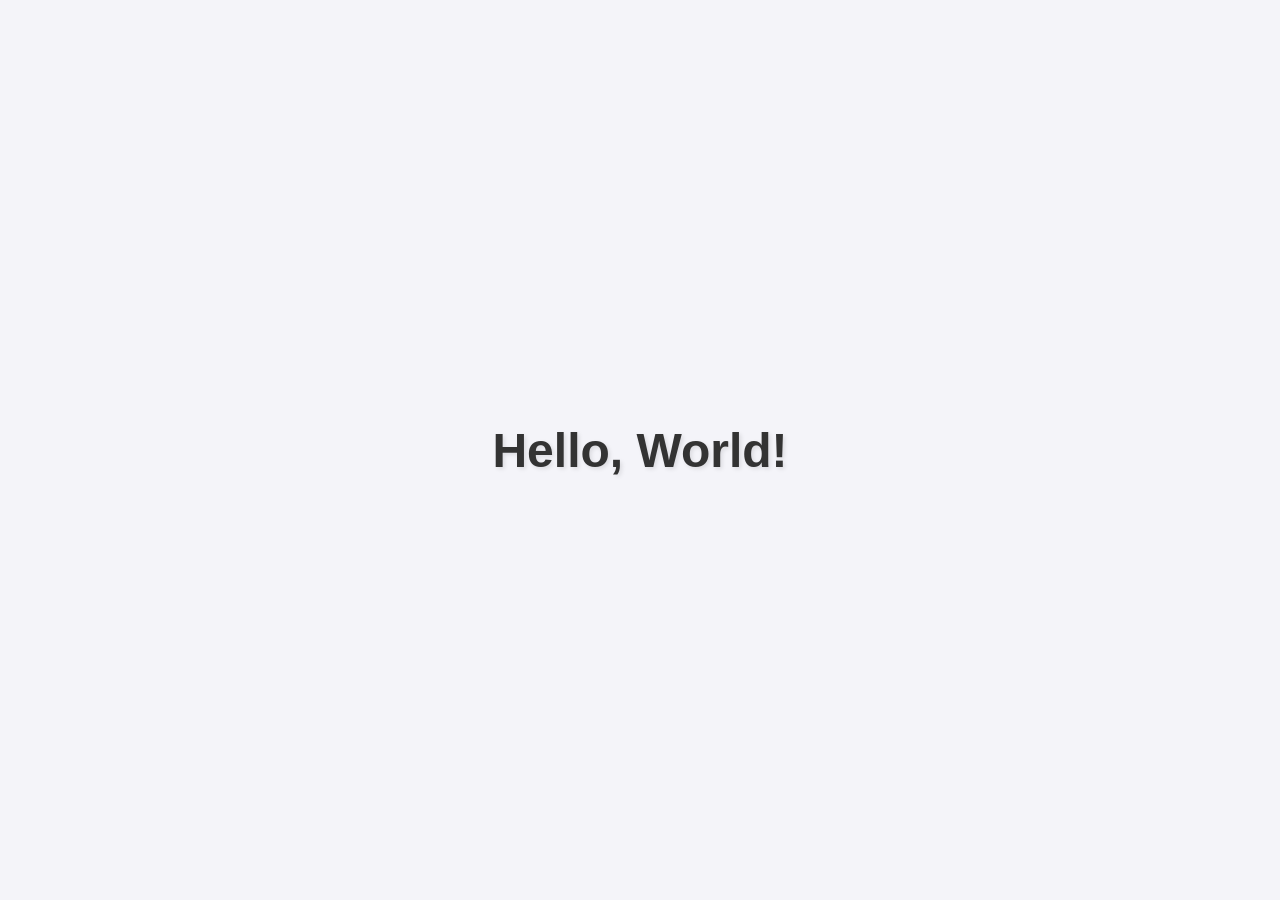
==== index.html @ 0465603d "chore: change file name" ====
<!DOCTYPE html>
<html lang="ko">
<head>
    <meta charset="UTF-8">
    <meta name="viewport" content="width=device-width, initial-scale=1.0">
    <title>Hello World Sample</title>
    <style>
        body {
            display: flex;
            justify-content: center;
            align-items: center;
            height: 100vh;
            margin: 0;
            font-family: 'Segoe UI', Tahoma, Geneva, Verdana, sans-serif;
            background-color: #f4f4f9;
            color: #333;
        }
        h1 {
            font-size: 3rem;
            text-shadow: 2px 2px 4px rgba(0,0,0,0.1);
        }
    </style>
</head>
<body>
    <h1>Hello, World!</h1>
</body>
</html>
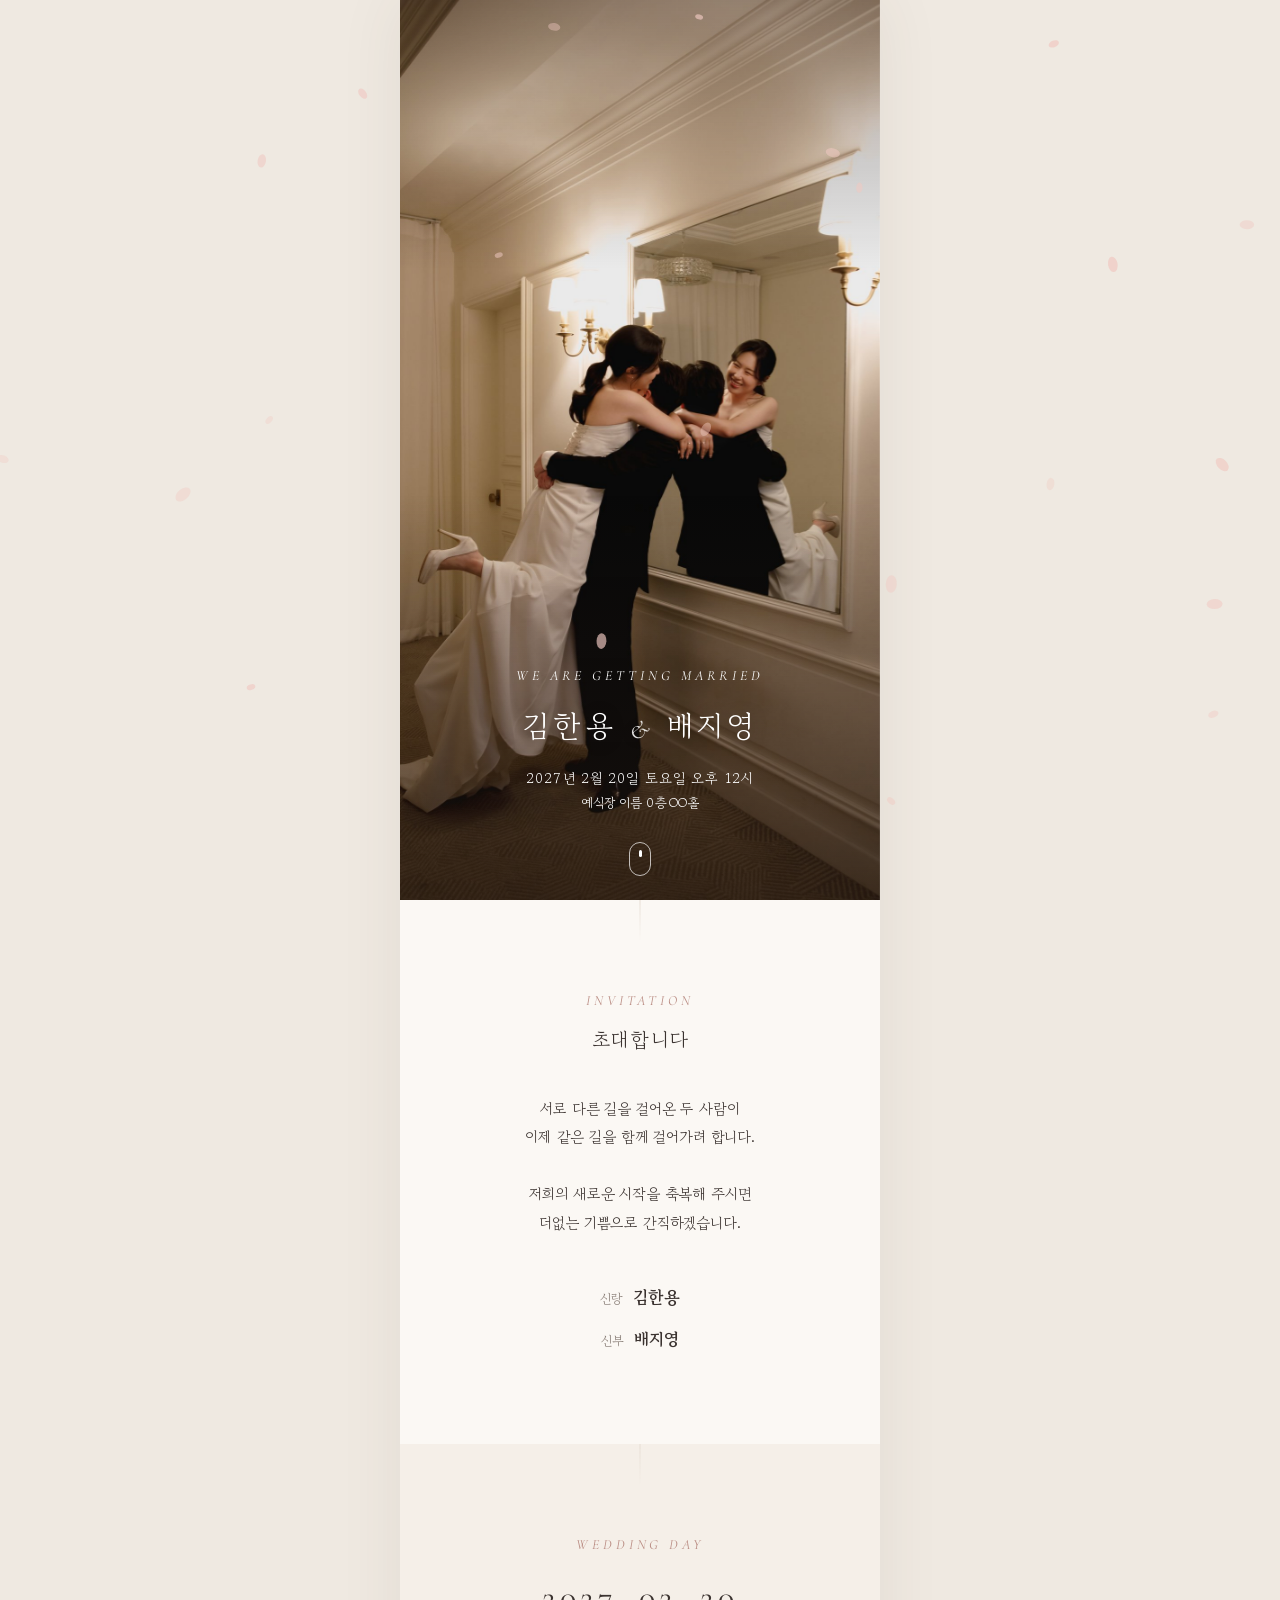
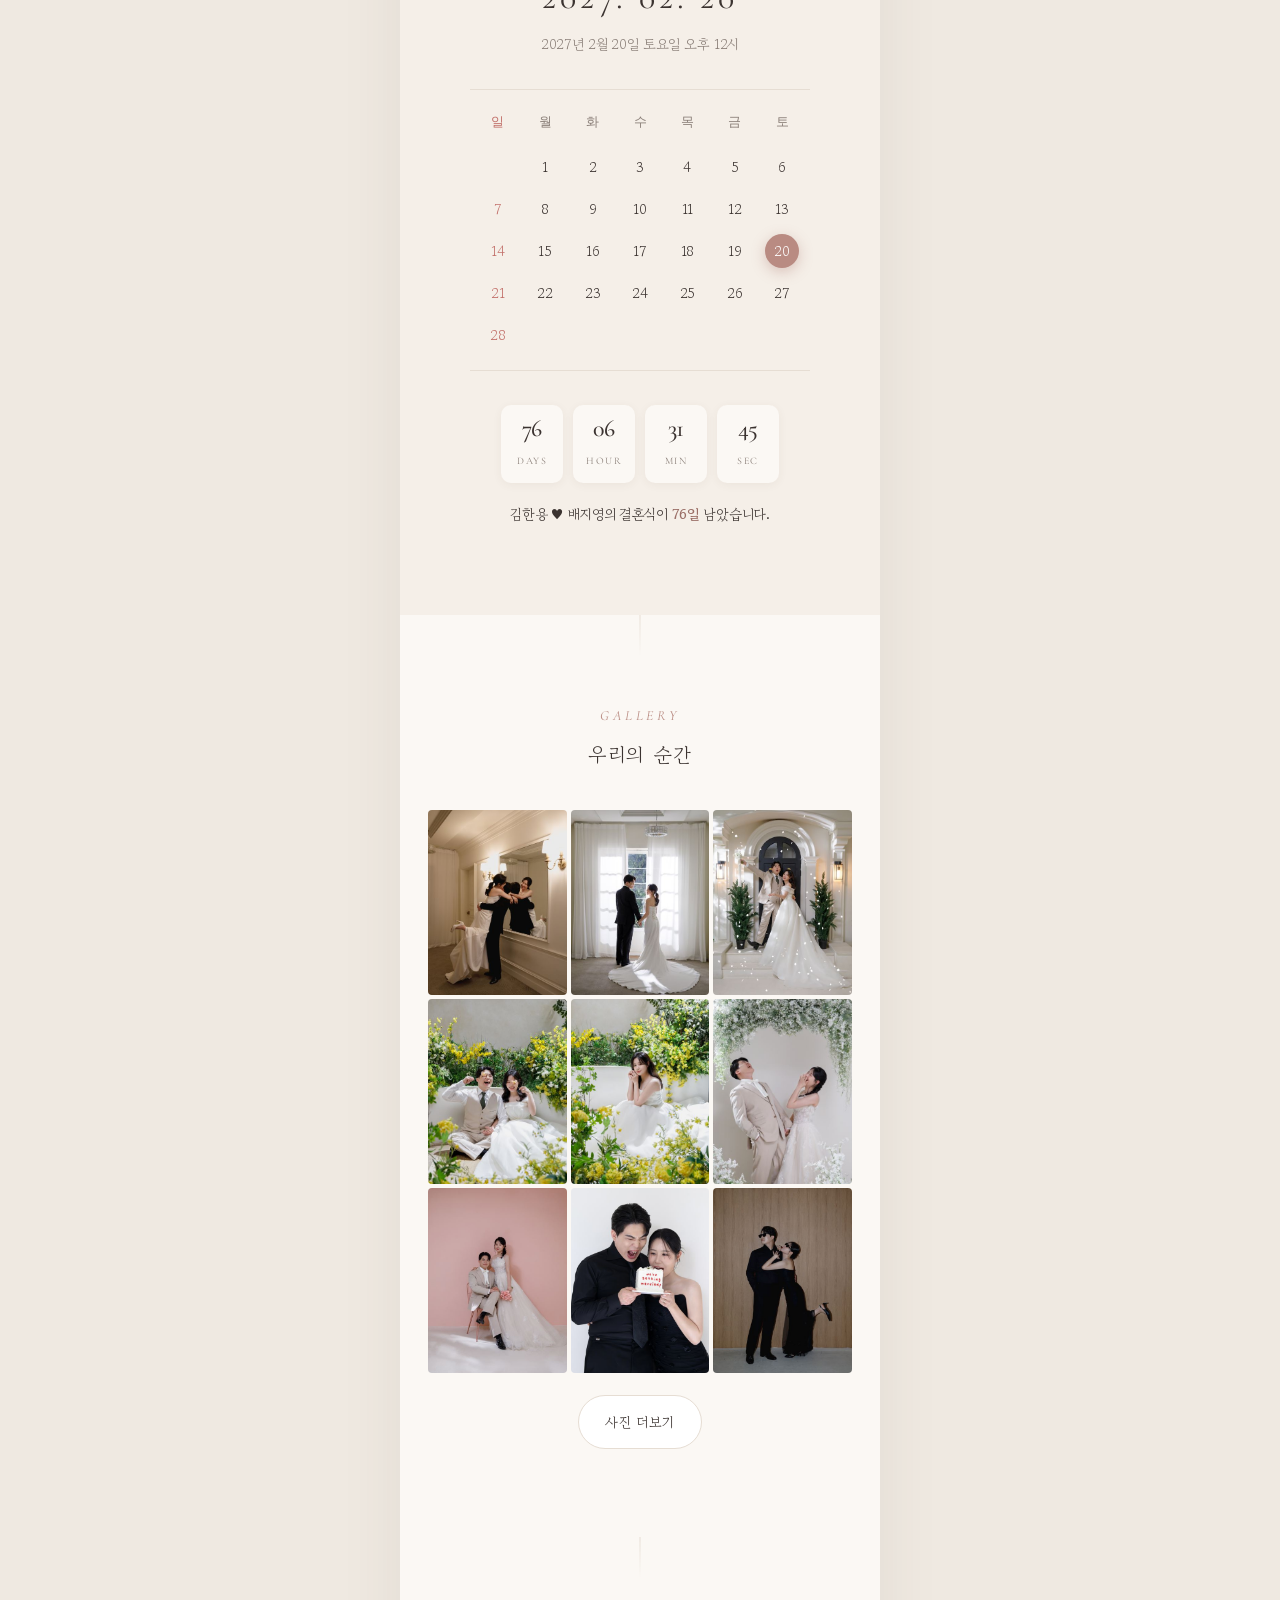
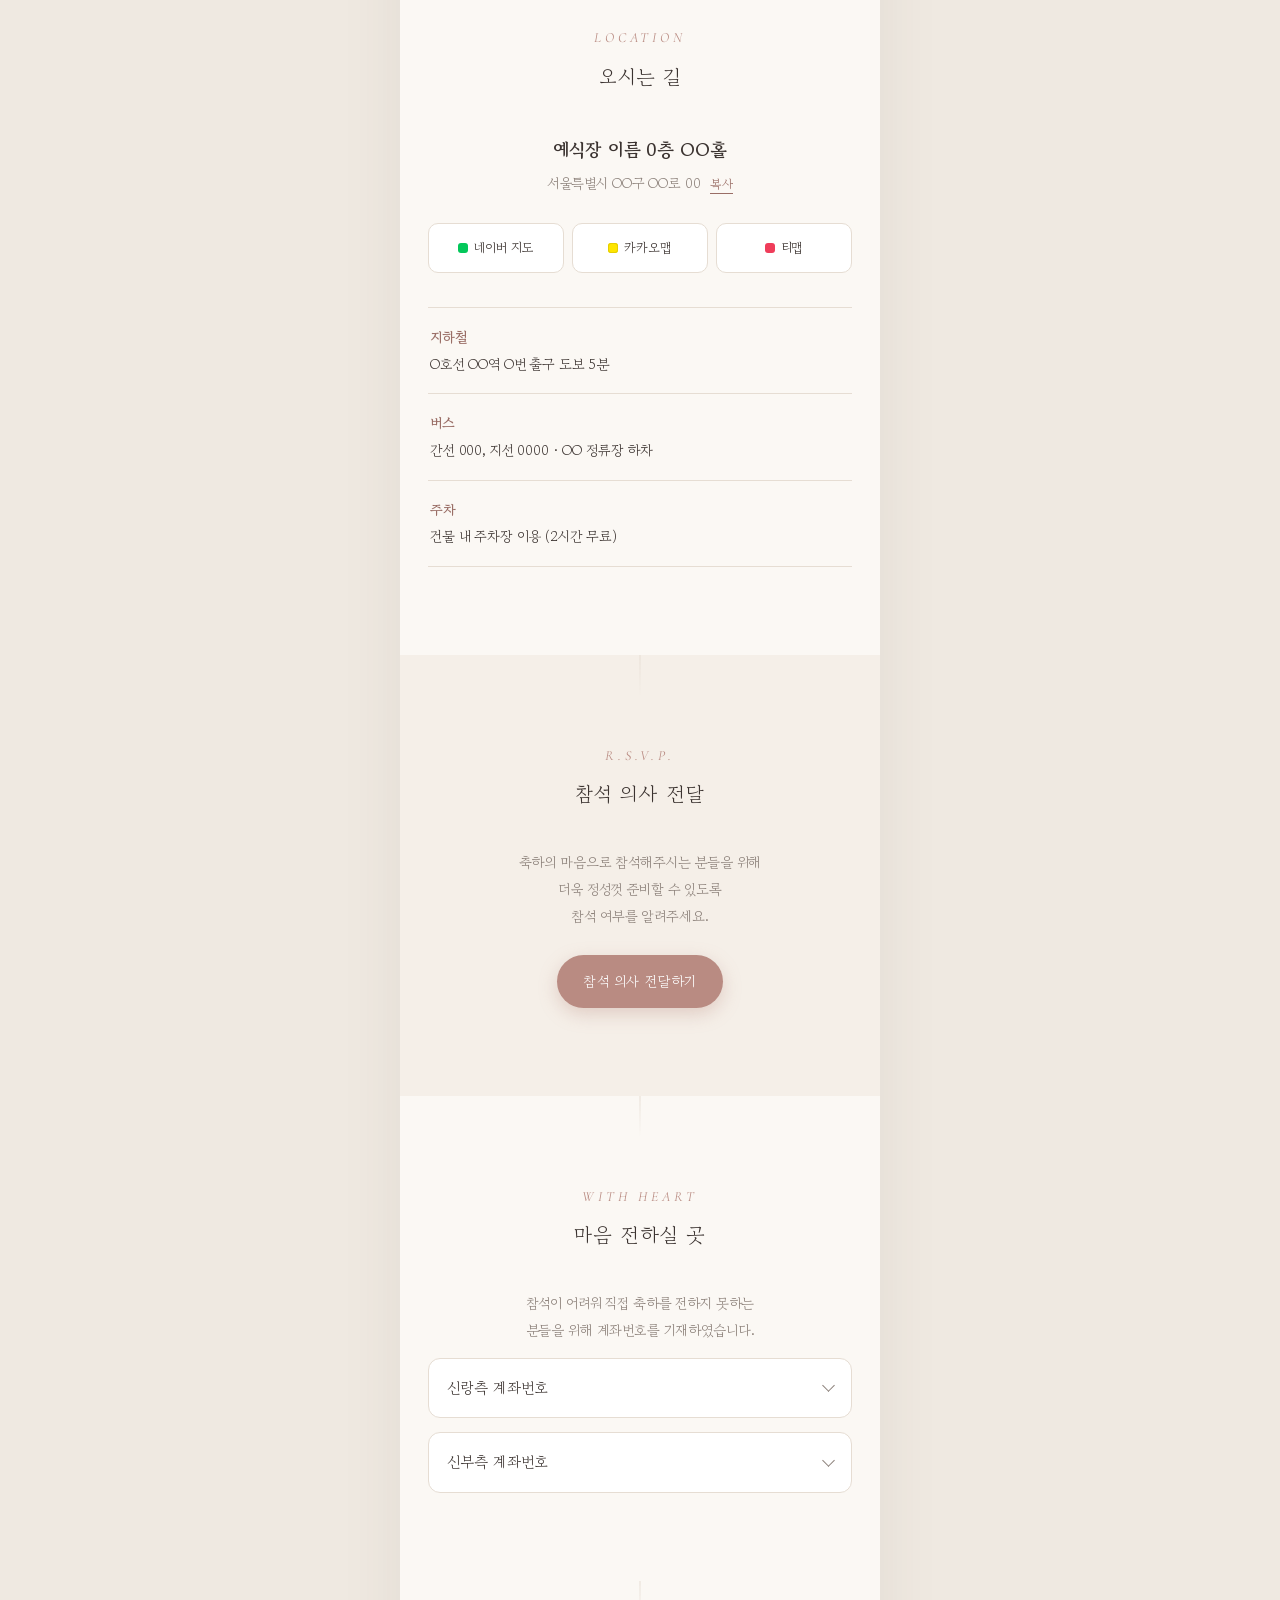
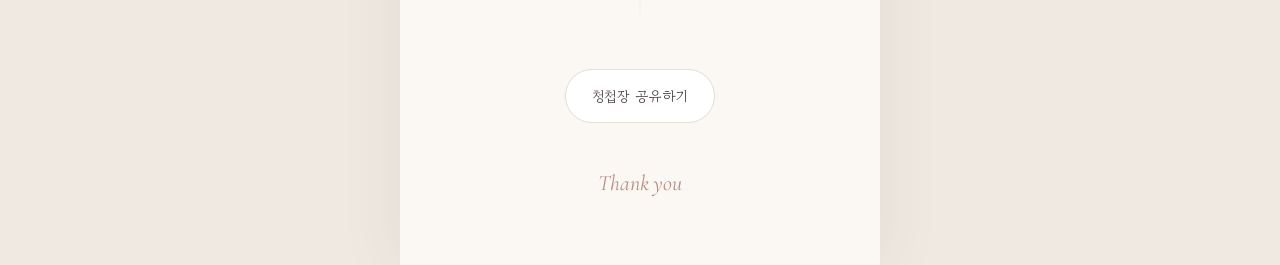
==== commit 01b684f6: "feat: first project" ====
--- a/index.html
+++ b/index.html
@@ -1,27 +1,158 @@
-<!DOCTYPE html>
+<!doctype html>
 <html lang="ko">
 <head>
-    <meta charset="UTF-8">
-    <meta name="viewport" content="width=device-width, initial-scale=1.0">
-    <title>Hello World Sample</title>
-    <style>
-        body {
-            display: flex;
-            justify-content: center;
-            align-items: center;
-            height: 100vh;
-            margin: 0;
-            font-family: 'Segoe UI', Tahoma, Geneva, Verdana, sans-serif;
-            background-color: #f4f4f9;
-            color: #333;
-        }
-        h1 {
-            font-size: 3rem;
-            text-shadow: 2px 2px 4px rgba(0,0,0,0.1);
-        }
-    </style>
+<meta charset="utf-8">
+<meta name="viewport" content="width=device-width, initial-scale=1, viewport-fit=cover">
+<title>김한용 ♥ 배지영 결혼합니다</title>
+<meta name="description" content="2027년 2월 20일 토요일, 저희 결혼식에 초대합니다.">
+<meta property="og:type" content="website">
+<meta property="og:title" content="김한용 ♥ 배지영 결혼합니다">
+<meta property="og:description" content="2027년 2월 20일 토요일">
+<meta property="og:image" content="images/og.jpg">
+<meta name="theme-color" content="#f7f3ee">
+<link rel="preconnect" href="https://fonts.googleapis.com">
+<link rel="preconnect" href="https://fonts.gstatic.com" crossorigin>
+<link href="https://fonts.googleapis.com/css2?family=Gowun+Batang:wght@400;700&family=Cormorant+Garamond:ital,wght@0,400;0,500;1,400&display=swap" rel="stylesheet">
+<link rel="preload" as="image" href="images/main.jpg">
+<link rel="stylesheet" href="style.css">
 </head>
 <body>
-    <h1>Hello, World!</h1>
+<canvas id="petals" aria-hidden="true"></canvas>
+
+<main class="card">
+
+  <!-- 커버 -->
+  <section class="cover">
+    <div class="cover-photo"><img src="images/main.jpg" alt="신랑 신부 웨딩 사진"></div>
+    <div class="cover-text">
+      <p class="eyebrow en">We are getting married</p>
+      <h1><span data-bind="groom"></span><i>&amp;</i><span data-bind="bride"></span></h1>
+      <p class="cover-date" data-bind="dateLong"></p>
+      <p class="cover-venue" data-bind="venueLine"></p>
+    </div>
+    <div class="scroll-hint" aria-hidden="true"><span></span></div>
+  </section>
+
+  <!-- 인사말 -->
+  <section class="greeting reveal">
+    <p class="eyebrow en">Invitation</p>
+    <h2>초대합니다</h2>
+    <div class="greeting-text" id="greetingText"></div>
+    <div class="parents" id="parents"></div>
+  </section>
+
+  <!-- 날짜 -->
+  <section class="date reveal">
+    <p class="eyebrow en">Wedding Day</p>
+    <p class="date-big" data-bind="dateShort"></p>
+    <p class="date-sub" data-bind="dateLong"></p>
+    <div class="calendar" id="calendar"></div>
+    <div class="countdown" id="countdown">
+      <div><b data-cd="d">0</b><span>DAYS</span></div>
+      <div><b data-cd="h">0</b><span>HOUR</span></div>
+      <div><b data-cd="m">0</b><span>MIN</span></div>
+      <div><b data-cd="s">0</b><span>SEC</span></div>
+    </div>
+    <p class="dday-text" id="ddayText"></p>
+  </section>
+
+  <!-- 갤러리 -->
+  <section class="gallery reveal">
+    <p class="eyebrow en">Gallery</p>
+    <h2>우리의 순간</h2>
+    <div class="grid" id="gallery"></div>
+    <button class="btn ghost" id="moreBtn">사진 더보기</button>
+  </section>
+
+  <!-- 오시는 길 -->
+  <section class="location reveal">
+    <p class="eyebrow en">Location</p>
+    <h2>오시는 길</h2>
+    <p class="venue-name" data-bind="venueName"></p>
+    <p class="venue-addr"><span data-bind="address"></span>
+      <button class="copy-mini" data-copy-bind="address" aria-label="주소 복사">복사</button></p>
+    <div class="map-buttons">
+      <a id="naverMap" target="_blank" rel="noopener"><span class="dot naver"></span>네이버 지도</a>
+      <a id="kakaoMap" target="_blank" rel="noopener"><span class="dot kakao"></span>카카오맵</a>
+      <a id="tmap" target="_blank" rel="noopener"><span class="dot tmap"></span>티맵</a>
+    </div>
+    <dl class="transport" id="transport"></dl>
+  </section>
+
+  <!-- 참석 여부 -->
+  <section class="rsvp reveal">
+    <p class="eyebrow en">R.S.V.P.</p>
+    <h2>참석 의사 전달</h2>
+    <p class="muted">축하의 마음으로 참석해주시는 분들을 위해<br>더욱 정성껏 준비할 수 있도록<br>참석 여부를 알려주세요.</p>
+    <button class="btn solid" id="rsvpOpen">참석 의사 전달하기</button>
+  </section>
+
+  <!-- 마음 전하실 곳 -->
+  <section class="accounts reveal">
+    <p class="eyebrow en">With Heart</p>
+    <h2>마음 전하실 곳</h2>
+    <p class="muted">참석이 어려워 직접 축하를 전하지 못하는<br>분들을 위해 계좌번호를 기재하였습니다.</p>
+    <div class="acc" id="accGroom"></div>
+    <div class="acc" id="accBride"></div>
+  </section>
+
+  <!-- 공유 -->
+  <section class="share reveal">
+    <button class="btn ghost" id="shareBtn">청첩장 공유하기</button>
+    <p class="thanks en">Thank you</p>
+  </section>
+</main>
+
+<!-- 라이트박스 -->
+<div class="lightbox" id="lightbox" hidden>
+  <button class="lb-close" aria-label="닫기">×</button>
+  <div class="lb-track" id="lbTrack"></div>
+  <p class="lb-count" id="lbCount"></p>
+  <button class="lb-nav prev" aria-label="이전">‹</button>
+  <button class="lb-nav next" aria-label="다음">›</button>
+</div>
+
+<!-- RSVP 모달 -->
+<div class="modal" id="rsvpModal" hidden>
+  <form class="sheet" id="rsvpForm" novalidate>
+    <button type="button" class="sheet-close" aria-label="닫기">×</button>
+    <h3>참석 의사 전달</h3>
+    <p class="muted small">신랑 신부에게 참석 여부를 알려주세요.</p>
+
+    <fieldset class="seg">
+      <legend>구분</legend>
+      <label><input type="radio" name="side" value="신랑측" required><span>신랑측</span></label>
+      <label><input type="radio" name="side" value="신부측"><span>신부측</span></label>
+    </fieldset>
+
+    <fieldset class="seg">
+      <legend>참석 여부</legend>
+      <label><input type="radio" name="attend" value="참석" required checked><span>참석할게요</span></label>
+      <label><input type="radio" name="attend" value="불참"><span>어려워요</span></label>
+    </fieldset>
+
+    <label class="field"><span>성함</span>
+      <input name="name" type="text" maxlength="20" placeholder="성함을 입력해주세요" required autocomplete="name"></label>
+
+    <div class="field count-field" id="countField"><span>참석 인원 <small>(본인 포함)</small></span>
+      <div class="stepper">
+        <button type="button" data-step="-1" aria-label="인원 줄이기">−</button>
+        <input name="count" type="number" min="1" max="10" value="1" inputmode="numeric" aria-label="참석 인원">
+        <button type="button" data-step="1" aria-label="인원 늘리기">+</button>
+      </div>
+    </div>
+
+    <label class="field"><span>전하실 말씀 <small>(선택)</small></span>
+      <textarea name="message" rows="2" maxlength="200" placeholder="축하 메시지를 남겨주세요"></textarea></label>
+
+    <p class="form-error" id="formError" role="alert"></p>
+    <button class="btn solid wide" type="submit" id="rsvpSubmit">전달하기</button>
+  </form>
+</div>
+
+<div class="toast" id="toast" role="status" aria-live="polite"></div>
+
+<script src="config.js"></script>
+<script src="script.js"></script>
 </body>
-</html>+</html>
--- a/style.css
+++ b/style.css
@@ -0,0 +1,212 @@
+:root{
+  --bg:#efe9e1;
+  --paper:#fbf8f4;
+  --ink:#3b3330;
+  --muted:#8a7f78;
+  --line:#e6ddd3;
+  --accent:#b98b82;       /* 더스티 로즈 */
+  --accent-deep:#9a6e66;
+  --serif:'Gowun Batang', 'Nanum Myeongjo', serif;
+  --en:'Cormorant Garamond', serif;
+  --w:min(100vw, 480px);
+}
+*{box-sizing:border-box;margin:0;padding:0}
+html{-webkit-text-size-adjust:100%;scroll-behavior:smooth}
+body{
+  background:var(--bg);color:var(--ink);font-family:var(--serif);
+  font-size:15px;line-height:1.9;letter-spacing:-.01em;word-break:keep-all;
+  overflow-x:hidden;-webkit-font-smoothing:antialiased;
+}
+img{display:block;max-width:100%}
+button{font:inherit;color:inherit;background:none;border:0;cursor:pointer}
+.en{font-family:var(--en)}
+
+#petals{position:fixed;inset:0;width:100%;height:100%;pointer-events:none;z-index:5}
+
+/* 모바일 폭 카드, 데스크톱에선 가운데 정렬 */
+.card{width:var(--w);margin:0 auto;background:var(--paper);min-height:100vh;position:relative;
+  box-shadow:0 0 60px rgba(80,60,50,.08)}
+@media (min-width:520px){ body{padding:0} }
+
+section{padding:88px 28px;text-align:center;position:relative}
+section + section::before{content:"";position:absolute;top:0;left:50%;width:1px;height:40px;
+  background:linear-gradient(var(--line),transparent);transform:translateX(-50%)}
+.eyebrow{font-size:14px;letter-spacing:.28em;text-transform:uppercase;color:var(--accent);font-style:italic}
+h2{font-size:20px;font-weight:400;margin:6px 0 36px;letter-spacing:.06em}
+.muted{color:var(--muted);font-size:14px}
+.small{font-size:13px}
+
+/* ---------- 커버 ---------- */
+.cover{padding:0;height:100svh;min-height:600px;max-height:940px;overflow:hidden;color:#fff}
+.cover-photo{position:absolute;inset:0}
+.cover-photo img{width:100%;height:100%;object-fit:cover;object-position:62% 40%;
+  transform:scale(1.12);animation:kenburns 2.6s cubic-bezier(.2,.7,.2,1) forwards}
+.cover-photo::after{content:"";position:absolute;inset:0;
+  background:linear-gradient(180deg,rgba(30,20,15,.35) 0%,rgba(30,20,15,0) 30%,rgba(30,20,15,0) 55%,rgba(30,20,15,.55) 100%)}
+@keyframes kenburns{to{transform:scale(1)}}
+.cover-text{position:absolute;left:0;right:0;bottom:84px;padding:0 24px;z-index:2}
+.cover-text > *{opacity:0;transform:translateY(14px);animation:rise 1s ease forwards}
+.cover-text > :nth-child(1){animation-delay:.9s}
+.cover-text > :nth-child(2){animation-delay:1.15s}
+.cover-text > :nth-child(3){animation-delay:1.4s}
+.cover-text > :nth-child(4){animation-delay:1.55s}
+@keyframes rise{to{opacity:1;transform:none}}
+.cover .eyebrow{color:#fff;opacity:.9}
+.cover h1{font-weight:400;font-size:30px;letter-spacing:.12em;margin:8px 0 10px;
+  text-shadow:0 2px 18px rgba(0,0,0,.25)}
+.cover h1 i{font-family:var(--en);font-size:26px;margin:0 .5em;opacity:.85}
+.cover-date{font-size:14px;letter-spacing:.08em}
+.cover-venue{font-size:13px;opacity:.85}
+.scroll-hint{position:absolute;bottom:24px;left:50%;transform:translateX(-50%);z-index:2;
+  width:22px;height:34px;border:1px solid rgba(255,255,255,.7);border-radius:12px}
+.scroll-hint span{position:absolute;top:7px;left:50%;width:3px;height:7px;margin-left:-1.5px;
+  background:#fff;border-radius:2px;animation:wheel 1.8s infinite}
+@keyframes wheel{0%{opacity:0;transform:translateY(0)}30%{opacity:1}100%{opacity:0;transform:translateY(12px)}}
+
+/* ---------- 등장 애니메이션 ---------- */
+.reveal > *{opacity:0;transform:translateY(24px);transition:opacity .9s ease,transform .9s cubic-bezier(.2,.7,.2,1)}
+.reveal.in > *{opacity:1;transform:none}
+.reveal.in > :nth-child(2){transition-delay:.08s}
+.reveal.in > :nth-child(3){transition-delay:.16s}
+.reveal.in > :nth-child(4){transition-delay:.24s}
+.reveal.in > :nth-child(5){transition-delay:.32s}
+.reveal.in > :nth-child(n+6){transition-delay:.4s}
+@media (prefers-reduced-motion:reduce){
+  .reveal > *{opacity:1;transform:none;transition:none}
+  .cover-photo img,.cover-text > *{animation:none;opacity:1;transform:none}
+  #petals{display:none}
+}
+
+/* ---------- 인사말 ---------- */
+.greeting-text p{min-height:1.9em;font-size:15px}
+.parents{margin-top:44px;display:grid;gap:10px;font-size:15px}
+.parents .row{display:flex;justify-content:center;align-items:baseline;gap:6px}
+.parents .row small{color:var(--muted);font-size:13px}
+.parents .row b{font-weight:700;font-size:17px;margin-left:4px}
+
+/* ---------- 날짜 ---------- */
+.date{background:#f5efe8}
+.date-big{font-family:var(--en);font-size:34px;letter-spacing:.12em;margin:8px 0 0}
+.date-sub{color:var(--muted);font-size:14px;margin-bottom:32px}
+.calendar{border-top:1px solid var(--line);border-bottom:1px solid var(--line);padding:18px 4px;
+  display:grid;grid-template-columns:repeat(7,1fr);row-gap:8px;font-size:14px;max-width:340px;margin:0 auto}
+.calendar .dow{font-family:var(--en);font-size:13px;color:var(--muted);padding-bottom:6px}
+.calendar .sun{color:#c2706a}
+.calendar span{height:34px;display:flex;align-items:center;justify-content:center}
+.calendar .on{background:var(--accent);color:#fff;border-radius:50%;width:34px;margin:0 auto;
+  box-shadow:0 4px 14px rgba(185,139,130,.45);animation:pulse 2.4s ease-in-out infinite}
+@keyframes pulse{50%{box-shadow:0 4px 22px rgba(185,139,130,.75)}}
+.countdown{display:flex;justify-content:center;gap:10px;margin:34px 0 18px}
+.countdown div{width:62px;padding:10px 0;background:var(--paper);border-radius:10px;
+  box-shadow:0 2px 10px rgba(80,60,50,.06)}
+.countdown b{display:block;font-family:var(--en);font-size:24px;font-weight:500;line-height:1.2}
+.countdown span{font-family:var(--en);font-size:10px;letter-spacing:.15em;color:var(--muted)}
+.dday-text{font-size:14px}
+.dday-text em{font-style:normal;color:var(--accent-deep);font-weight:700}
+
+/* ---------- 갤러리 ---------- */
+.grid{display:grid;grid-template-columns:repeat(3,1fr);gap:4px}
+.grid button{aspect-ratio:3/4;overflow:hidden;border-radius:4px;background:var(--line);position:relative}
+.grid img{width:100%;height:100%;object-fit:cover;transition:transform .6s ease,opacity .6s;opacity:0}
+.grid img.loaded{opacity:1}
+.grid button:hover img{transform:scale(1.06)}
+.grid button.hide{display:none}
+.grid button.pop{animation:pop .5s ease both}
+@keyframes pop{from{opacity:0;transform:scale(.94)}}
+#moreBtn{margin-top:22px}
+
+/* 라이트박스 */
+.lightbox{position:fixed;inset:0;z-index:50;background:rgba(15,12,10,.98);touch-action:pan-y;
+  display:flex;align-items:center;justify-content:center;animation:fade .3s ease}
+.lightbox[hidden]{display:none}
+@keyframes fade{from{opacity:0}}
+.lb-track{display:flex;width:100%;height:100%;transition:transform .35s cubic-bezier(.2,.7,.2,1);will-change:transform}
+.lb-track figure{flex:0 0 100%;display:flex;align-items:center;justify-content:center;padding:56px 0}
+.lb-track img{max-width:100%;max-height:100%;object-fit:contain;user-select:none;-webkit-user-drag:none}
+.lb-close{position:absolute;top:10px;right:14px;color:#fff;font-size:34px;z-index:2;width:44px;height:44px}
+.lb-count{position:absolute;top:18px;left:0;right:0;text-align:center;color:#ddd;font-family:var(--en);letter-spacing:.2em;pointer-events:none}
+.lb-nav{position:absolute;top:50%;transform:translateY(-50%);color:#fff;font-size:42px;width:48px;height:80px;opacity:.7}
+.lb-nav.prev{left:4px}.lb-nav.next{right:4px}
+@media (hover:none){.lb-nav{display:none}}
+
+/* ---------- 오시는 길 ---------- */
+.venue-name{font-size:18px;font-weight:700}
+.venue-addr{color:var(--muted);font-size:14px;margin-top:4px}
+.copy-mini{font-size:12px;color:var(--accent-deep);border-bottom:1px solid currentColor;margin-left:6px;line-height:1.4}
+.map-buttons{display:grid;grid-template-columns:repeat(3,1fr);gap:8px;margin:26px 0 34px}
+.map-buttons a{display:flex;align-items:center;justify-content:center;gap:6px;padding:12px 4px;
+  border:1px solid var(--line);border-radius:10px;font-size:13px;color:var(--ink);text-decoration:none;
+  background:#fff;transition:transform .15s, box-shadow .15s}
+.map-buttons a:active{transform:scale(.97)}
+.dot{width:10px;height:10px;border-radius:3px}
+.dot.naver{background:#03c75a}.dot.kakao{background:#fee500;box-shadow:inset 0 0 0 1px #e5ce00}.dot.tmap{background:#ef3d5a}
+.transport{text-align:left;border-top:1px solid var(--line)}
+.transport > div{padding:16px 2px;border-bottom:1px solid var(--line)}
+.transport dt{font-weight:700;font-size:14px;color:var(--accent-deep)}
+.transport dd{font-size:14px;color:var(--ink)}
+
+/* ---------- 버튼 ---------- */
+.btn{display:inline-flex;align-items:center;justify-content:center;padding:13px 26px;border-radius:999px;
+  font-size:14px;letter-spacing:.04em;transition:transform .15s,background .2s,box-shadow .2s}
+.btn:active{transform:scale(.97)}
+.btn.solid{background:var(--accent);color:#fff;box-shadow:0 6px 18px rgba(185,139,130,.35)}
+.btn.solid:hover{background:var(--accent-deep)}
+.btn.ghost{border:1px solid var(--line);background:#fff}
+.btn.wide{width:100%}
+.btn[disabled]{opacity:.6;pointer-events:none}
+.rsvp{background:#f5efe8}
+.rsvp .btn{margin-top:26px}
+
+/* ---------- 계좌 ---------- */
+.acc{margin-top:14px;text-align:left;border:1px solid var(--line);border-radius:12px;background:#fff;overflow:hidden}
+.acc-head{width:100%;display:flex;justify-content:space-between;align-items:center;padding:15px 18px;font-size:15px}
+.acc-head::after{content:"";width:8px;height:8px;border-right:1.5px solid var(--muted);border-bottom:1.5px solid var(--muted);
+  transform:rotate(45deg);transition:transform .3s;margin-top:-4px}
+.acc.open .acc-head::after{transform:rotate(-135deg);margin-top:4px}
+.acc-body{display:grid;grid-template-rows:0fr;transition:grid-template-rows .35s ease}
+.acc.open .acc-body{grid-template-rows:1fr}
+.acc-body > div{overflow:hidden}
+.acc-item{display:flex;justify-content:space-between;align-items:center;gap:10px;padding:14px 18px;border-top:1px solid var(--line);font-size:14px}
+.acc-item p{line-height:1.6}
+.acc-item small{color:var(--muted);font-size:12px;display:block}
+.acc-item button{flex:none;font-size:12px;padding:6px 12px;border:1px solid var(--line);border-radius:999px}
+
+/* ---------- 공유/푸터 ---------- */
+.share{padding-bottom:60px}
+.thanks{margin-top:40px;font-size:22px;font-style:italic;color:var(--accent)}
+
+/* ---------- 모달 ---------- */
+.modal{position:fixed;inset:0;z-index:60;background:rgba(30,20,15,.45);display:flex;align-items:flex-end;justify-content:center;
+  animation:fade .25s ease}
+.modal[hidden]{display:none}
+.sheet{width:var(--w);max-height:92vh;overflow:auto;background:var(--paper);border-radius:20px 20px 0 0;
+  padding:30px 24px calc(24px + env(safe-area-inset-bottom));position:relative;animation:up .35s cubic-bezier(.2,.7,.2,1)}
+@keyframes up{from{transform:translateY(100%)}}
+@media (min-width:520px){ .modal{align-items:center} .sheet{border-radius:20px;width:420px} }
+.sheet h3{font-weight:400;font-size:19px;text-align:center}
+.sheet .muted{text-align:center;margin-bottom:18px}
+.sheet-close{position:absolute;top:10px;right:14px;font-size:28px;width:40px;height:40px;color:var(--muted)}
+.seg{border:0;display:grid;grid-template-columns:1fr 1fr;gap:8px;margin-bottom:16px}
+.seg legend{font-size:13px;color:var(--muted);margin-bottom:6px}
+.seg input{position:absolute;opacity:0;pointer-events:none}
+.seg span{display:block;text-align:center;padding:11px;border:1px solid var(--line);border-radius:10px;background:#fff;
+  font-size:14px;transition:all .2s}
+.seg input:checked + span{background:var(--accent);border-color:var(--accent);color:#fff}
+.seg input:focus-visible + span{outline:2px solid var(--accent-deep);outline-offset:2px}
+.field{display:block;margin-bottom:16px}
+.field > span{display:block;font-size:13px;color:var(--muted);margin-bottom:6px}
+.field input[type=text],.field textarea{width:100%;font:inherit;font-size:16px;padding:11px 14px;border:1px solid var(--line);
+  border-radius:10px;background:#fff;color:var(--ink);resize:none}
+.field input:focus,.field textarea:focus{outline:none;border-color:var(--accent)}
+.count-field{transition:opacity .25s}
+.count-field.off{opacity:.35;pointer-events:none}
+.stepper{display:flex;align-items:center;border:1px solid var(--line);border-radius:10px;background:#fff;width:150px}
+.stepper button{width:46px;height:44px;font-size:20px;color:var(--accent-deep)}
+.stepper input{flex:1;width:100%;text-align:center;border:0;font:inherit;font-size:16px;background:none;color:var(--ink);-moz-appearance:textfield}
+.stepper input::-webkit-inner-spin-button{-webkit-appearance:none}
+.form-error{color:#c0504a;font-size:13px;min-height:1.4em;text-align:center}
+
+/* 토스트 */
+.toast{position:fixed;left:50%;bottom:40px;transform:translate(-50%,20px);background:rgba(40,32,28,.9);color:#fff;
+  padding:11px 20px;border-radius:999px;font-size:14px;opacity:0;pointer-events:none;transition:all .3s;z-index:80;white-space:nowrap}
+.toast.show{opacity:1;transform:translate(-50%,0)}
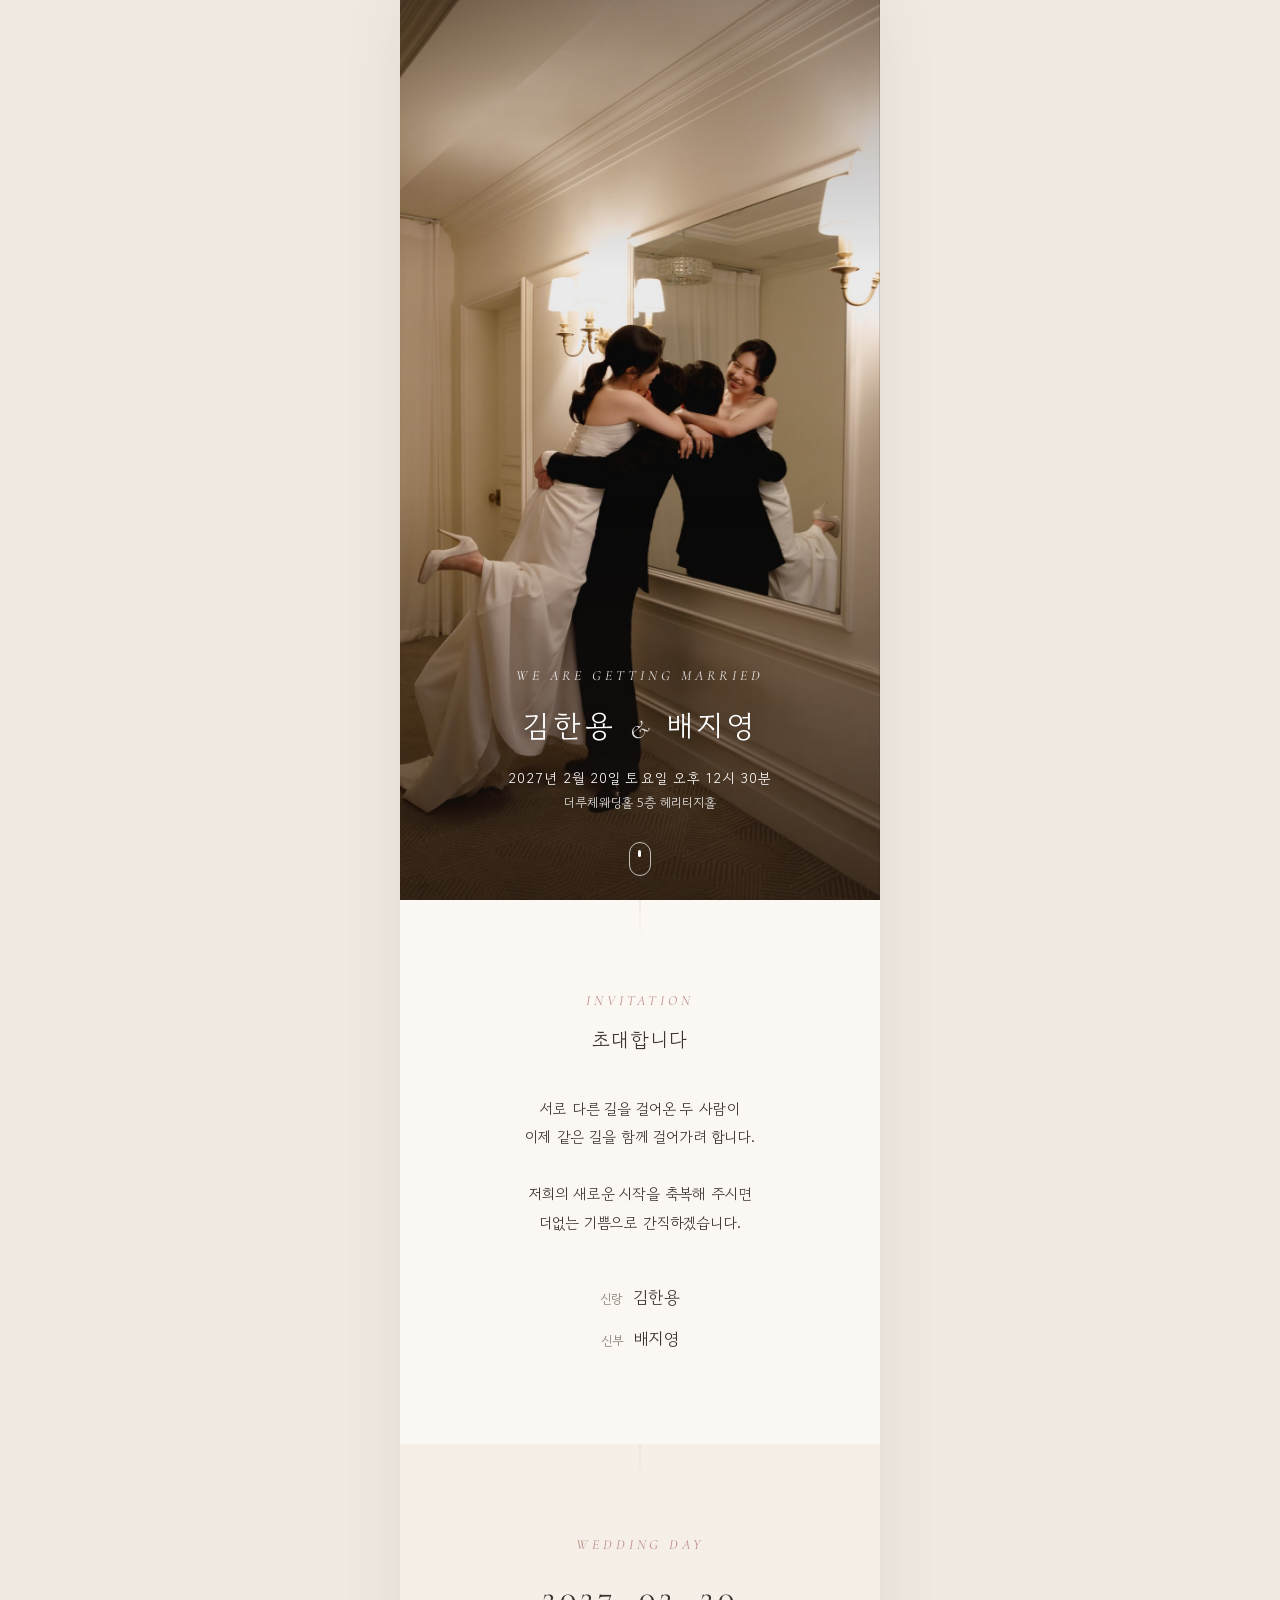
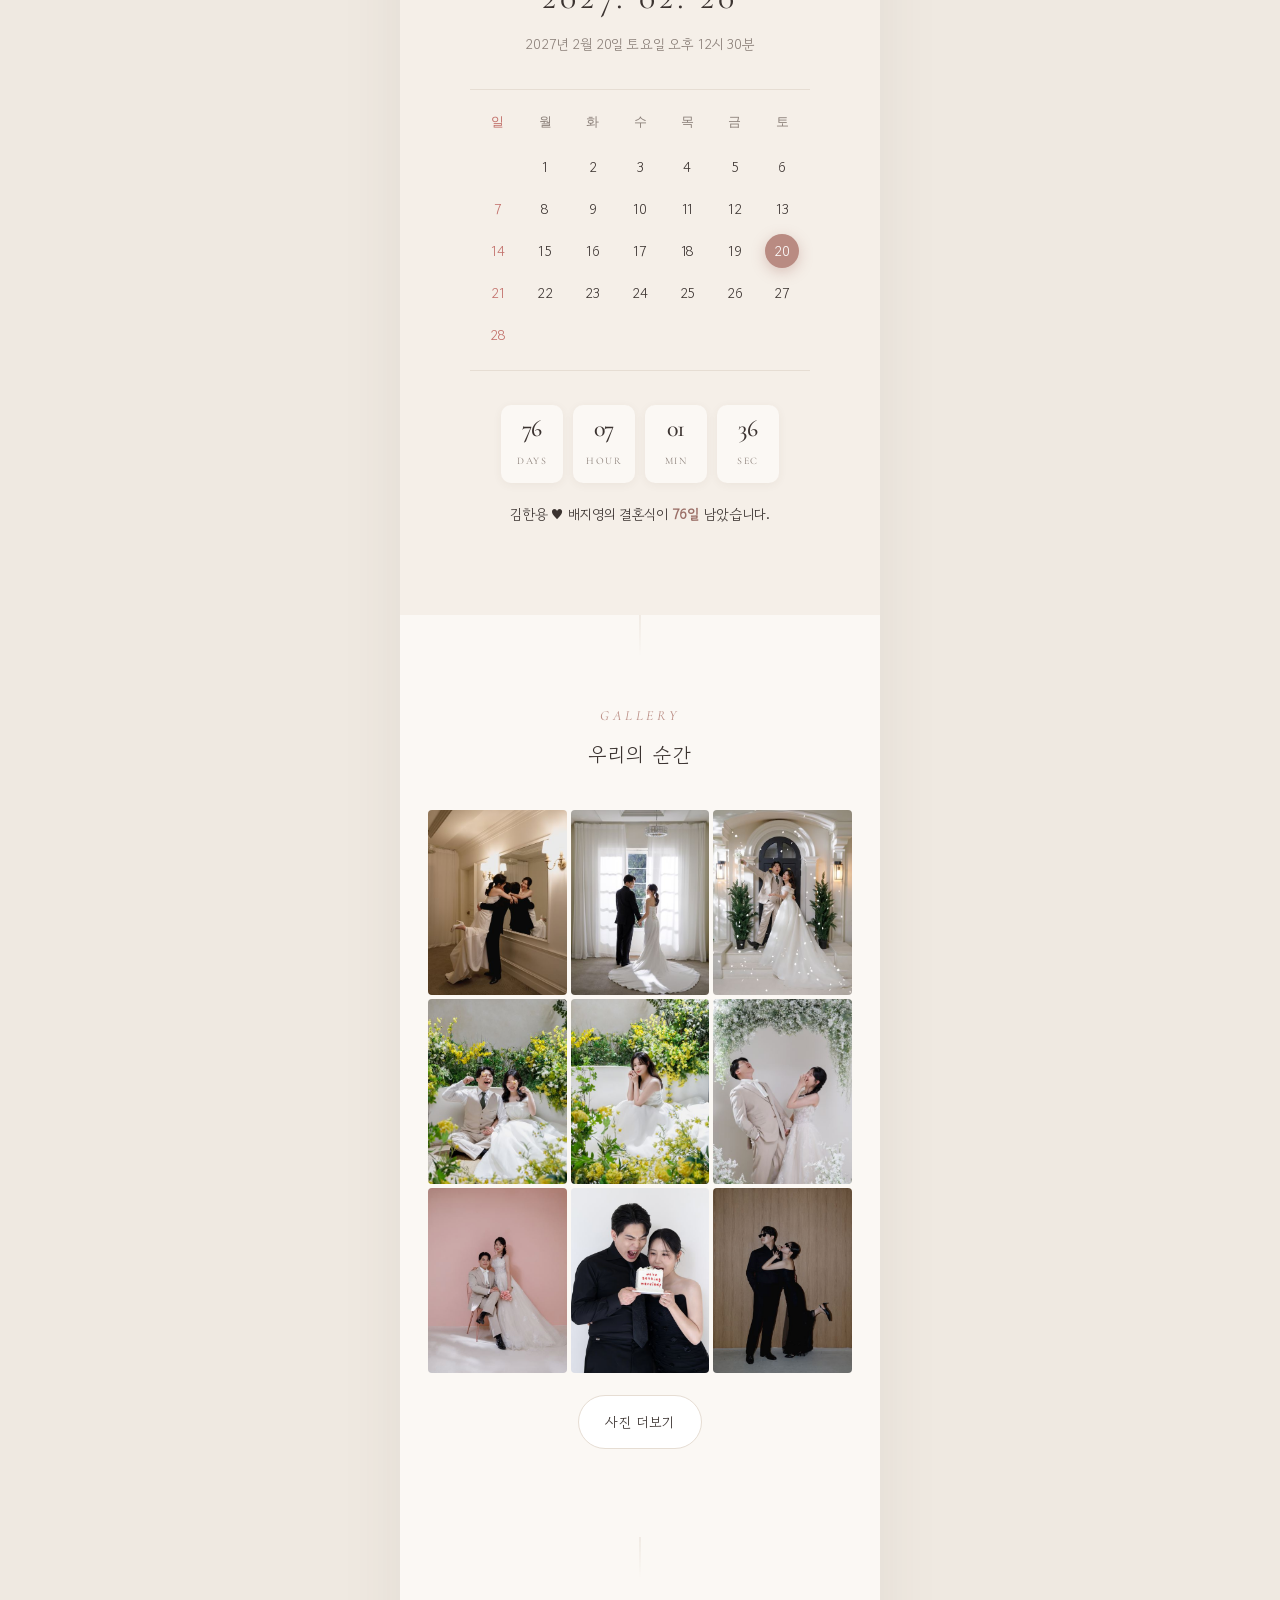
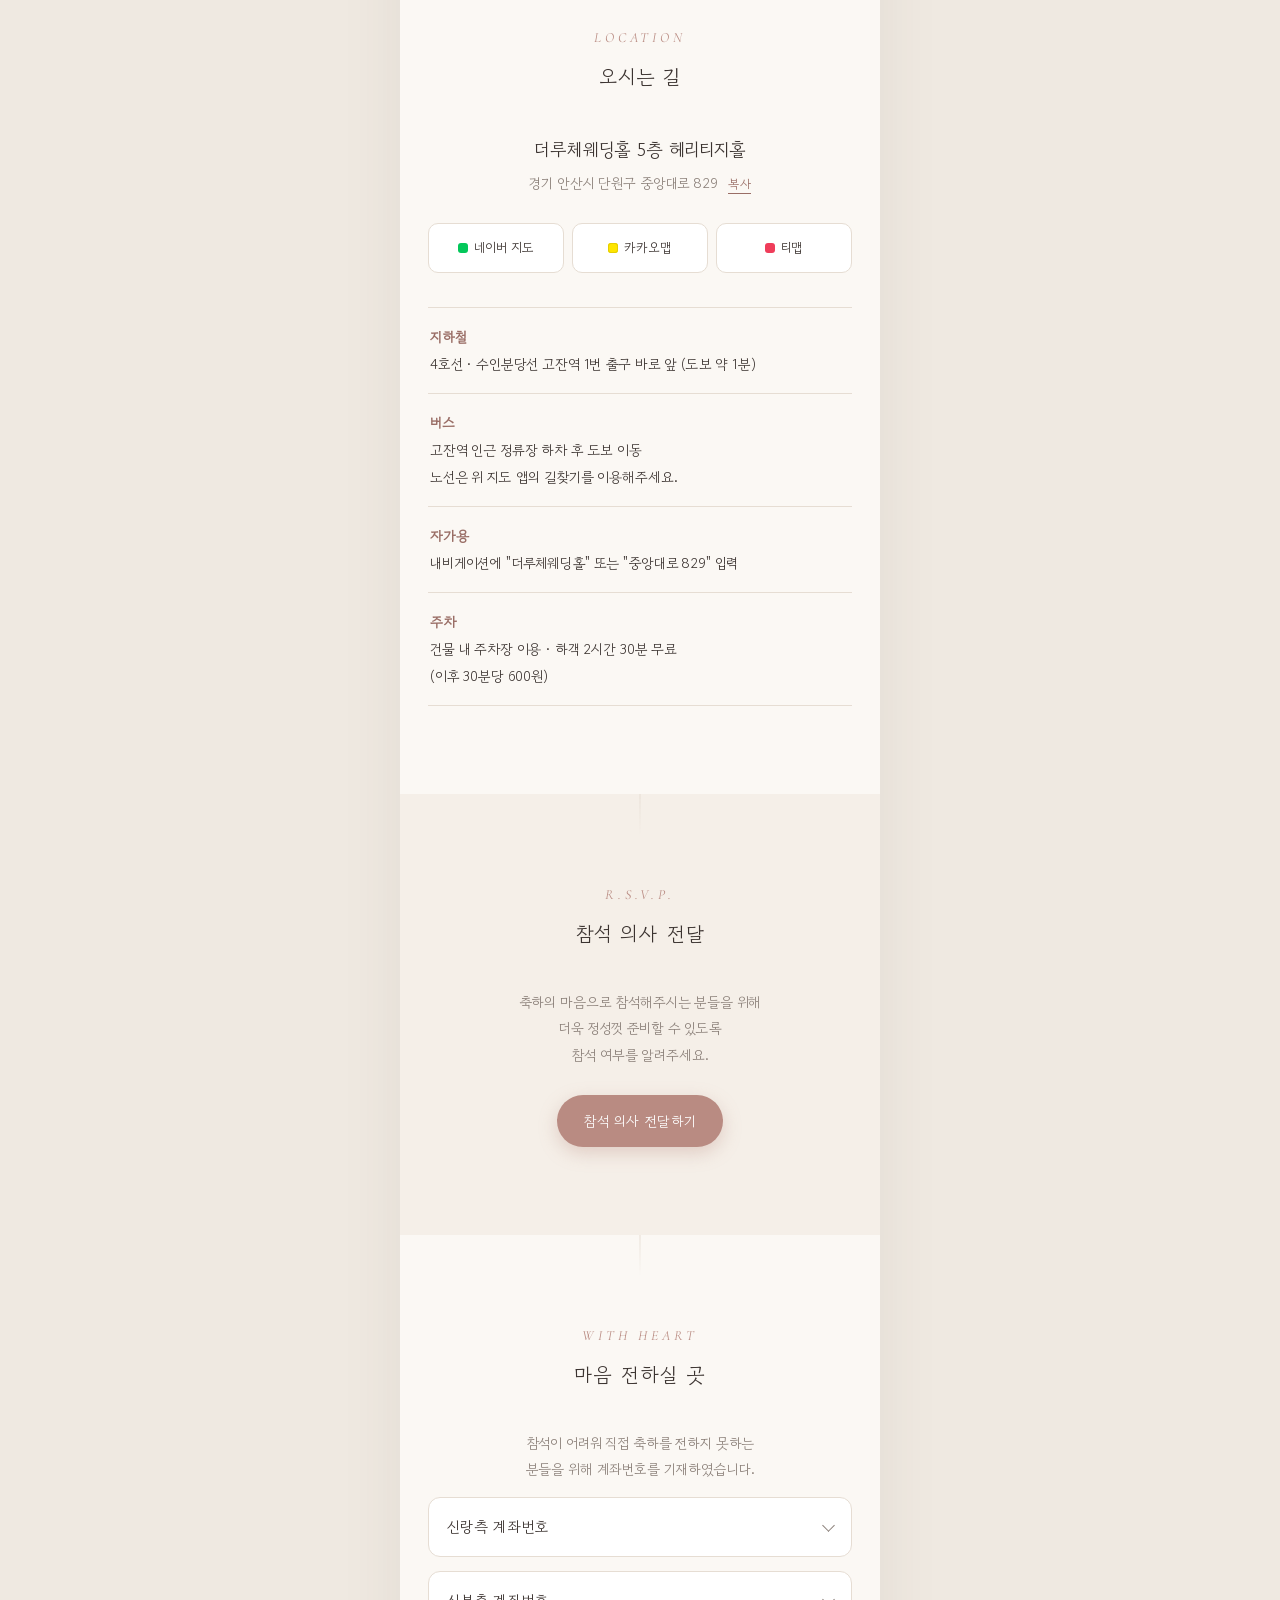
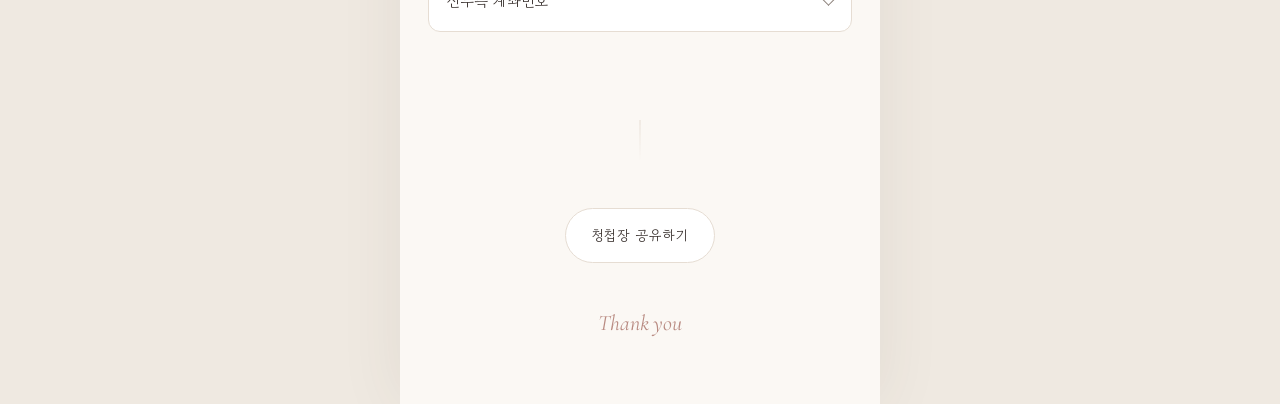
==== commit 56042fb9: "feat: 배포 2" ====
--- a/index.html
+++ b/index.html
@@ -4,15 +4,26 @@
 <meta charset="utf-8">
 <meta name="viewport" content="width=device-width, initial-scale=1, viewport-fit=cover">
 <title>김한용 ♥ 배지영 결혼합니다</title>
-<meta name="description" content="2027년 2월 20일 토요일, 저희 결혼식에 초대합니다.">
+<meta name="description" content="2027년 2월 20일 토요일 오후 12시 30분 · 더루체웨딩홀 5층 헤리티지홀">
+<link rel="canonical" href="https://soboo.github.io/marry/">
 <meta property="og:type" content="website">
+<meta property="og:site_name" content="모바일 청첩장">
+<meta property="og:url" content="https://soboo.github.io/marry/">
 <meta property="og:title" content="김한용 ♥ 배지영 결혼합니다">
-<meta property="og:description" content="2027년 2월 20일 토요일">
-<meta property="og:image" content="images/og.jpg">
+<meta property="og:description" content="2027년 2월 20일 토요일 오후 12시 30분 · 더루체웨딩홀 5층 헤리티지홀">
+<meta property="og:image" content="https://soboo.github.io/marry/images/og.jpg">
+<meta property="og:image:secure_url" content="https://soboo.github.io/marry/images/og.jpg">
+<meta property="og:image:type" content="image/jpeg">
+<meta property="og:image:width" content="1200">
+<meta property="og:image:height" content="630">
+<meta property="og:image:alt" content="김한용 배지영 웨딩 사진">
+<meta property="og:locale" content="ko_KR">
+<meta name="twitter:card" content="summary_large_image">
+<meta name="twitter:image" content="https://soboo.github.io/marry/images/og.jpg">
 <meta name="theme-color" content="#f7f3ee">
 <link rel="preconnect" href="https://fonts.googleapis.com">
 <link rel="preconnect" href="https://fonts.gstatic.com" crossorigin>
-<link href="https://fonts.googleapis.com/css2?family=Gowun+Batang:wght@400;700&family=Cormorant+Garamond:ital,wght@0,400;0,500;1,400&display=swap" rel="stylesheet">
+<link href="https://fonts.googleapis.com/css2?family=Gowun+Dodum&family=Cormorant+Garamond:ital,wght@0,400;0,500;1,400&display=swap" rel="stylesheet">
 <link rel="preload" as="image" href="images/main.jpg">
 <link rel="stylesheet" href="style.css">
 </head>
--- a/style.css
+++ b/style.css
@@ -6,7 +6,7 @@
   --line:#e6ddd3;
   --accent:#b98b82;       /* 더스티 로즈 */
   --accent-deep:#9a6e66;
-  --serif:'Gowun Batang', 'Nanum Myeongjo', serif;
+  --serif:'Gowun Dodum', Dotum, '돋움', 'Apple SD Gothic Neo', sans-serif;
   --en:'Cormorant Garamond', serif;
   --w:min(100vw, 480px);
 }
@@ -40,24 +40,25 @@
 .cover{padding:0;height:100svh;min-height:600px;max-height:940px;overflow:hidden;color:#fff}
 .cover-photo{position:absolute;inset:0}
 .cover-photo img{width:100%;height:100%;object-fit:cover;object-position:62% 40%;
-  transform:scale(1.12);animation:kenburns 2.6s cubic-bezier(.2,.7,.2,1) forwards}
+  opacity:0;animation:coverIn 1.6s ease-out .1s forwards}
 .cover-photo::after{content:"";position:absolute;inset:0;
   background:linear-gradient(180deg,rgba(30,20,15,.35) 0%,rgba(30,20,15,0) 30%,rgba(30,20,15,0) 55%,rgba(30,20,15,.55) 100%)}
-@keyframes kenburns{to{transform:scale(1)}}
+@keyframes coverIn{to{opacity:1}}
+.cover{background:#2a211d}
 .cover-text{position:absolute;left:0;right:0;bottom:84px;padding:0 24px;z-index:2}
-.cover-text > *{opacity:0;transform:translateY(14px);animation:rise 1s ease forwards}
-.cover-text > :nth-child(1){animation-delay:.9s}
-.cover-text > :nth-child(2){animation-delay:1.15s}
-.cover-text > :nth-child(3){animation-delay:1.4s}
-.cover-text > :nth-child(4){animation-delay:1.55s}
+.cover-text > *{opacity:0;transform:translateY(10px);animation:rise 1.2s ease-out forwards}
+.cover-text > :nth-child(1){animation-delay:1.1s}
+.cover-text > :nth-child(2){animation-delay:1.3s}
+.cover-text > :nth-child(3){animation-delay:1.5s}
+.cover-text > :nth-child(4){animation-delay:1.6s}
 @keyframes rise{to{opacity:1;transform:none}}
-.cover .eyebrow{color:#fff;opacity:.9}
+.cover .eyebrow{color:rgba(255,255,255,.9)}
 .cover h1{font-weight:400;font-size:30px;letter-spacing:.12em;margin:8px 0 10px;
   text-shadow:0 2px 18px rgba(0,0,0,.25)}
-.cover h1 i{font-family:var(--en);font-size:26px;margin:0 .5em;opacity:.85}
+.cover h1 i{font-family:var(--en);font-size:26px;margin:0 .5em;color:rgba(255,255,255,.85)}
 .cover-date{font-size:14px;letter-spacing:.08em}
-.cover-venue{font-size:13px;opacity:.85}
-.scroll-hint{position:absolute;bottom:24px;left:50%;transform:translateX(-50%);z-index:2;
+.cover-venue{font-size:13px;color:rgba(255,255,255,.85)}
+.scroll-hint{opacity:0;animation:coverIn 1s ease 2.2s forwards;position:absolute;bottom:24px;left:50%;transform:translateX(-50%);z-index:2;
   width:22px;height:34px;border:1px solid rgba(255,255,255,.7);border-radius:12px}
 .scroll-hint span{position:absolute;top:7px;left:50%;width:3px;height:7px;margin-left:-1.5px;
   background:#fff;border-radius:2px;animation:wheel 1.8s infinite}
@@ -73,7 +74,8 @@
 .reveal.in > :nth-child(n+6){transition-delay:.4s}
 @media (prefers-reduced-motion:reduce){
   .reveal > *{opacity:1;transform:none;transition:none}
-  .cover-photo img,.cover-text > *{animation:none;opacity:1;transform:none}
+  .cover-photo img,.cover-text > *,.scroll-hint{animation:none;opacity:1}
+  .cover-text > *{transform:none}
   #petals{display:none}
 }
 
@@ -82,7 +84,7 @@
 .parents{margin-top:44px;display:grid;gap:10px;font-size:15px}
 .parents .row{display:flex;justify-content:center;align-items:baseline;gap:6px}
 .parents .row small{color:var(--muted);font-size:13px}
-.parents .row b{font-weight:700;font-size:17px;margin-left:4px}
+.parents .row b{font-weight:400;font-size:17px;margin-left:4px}
 
 /* ---------- 날짜 ---------- */
 .date{background:#f5efe8}
@@ -130,7 +132,7 @@
 @media (hover:none){.lb-nav{display:none}}
 
 /* ---------- 오시는 길 ---------- */
-.venue-name{font-size:18px;font-weight:700}
+.venue-name{font-size:18px}
 .venue-addr{color:var(--muted);font-size:14px;margin-top:4px}
 .copy-mini{font-size:12px;color:var(--accent-deep);border-bottom:1px solid currentColor;margin-left:6px;line-height:1.4}
 .map-buttons{display:grid;grid-template-columns:repeat(3,1fr);gap:8px;margin:26px 0 34px}
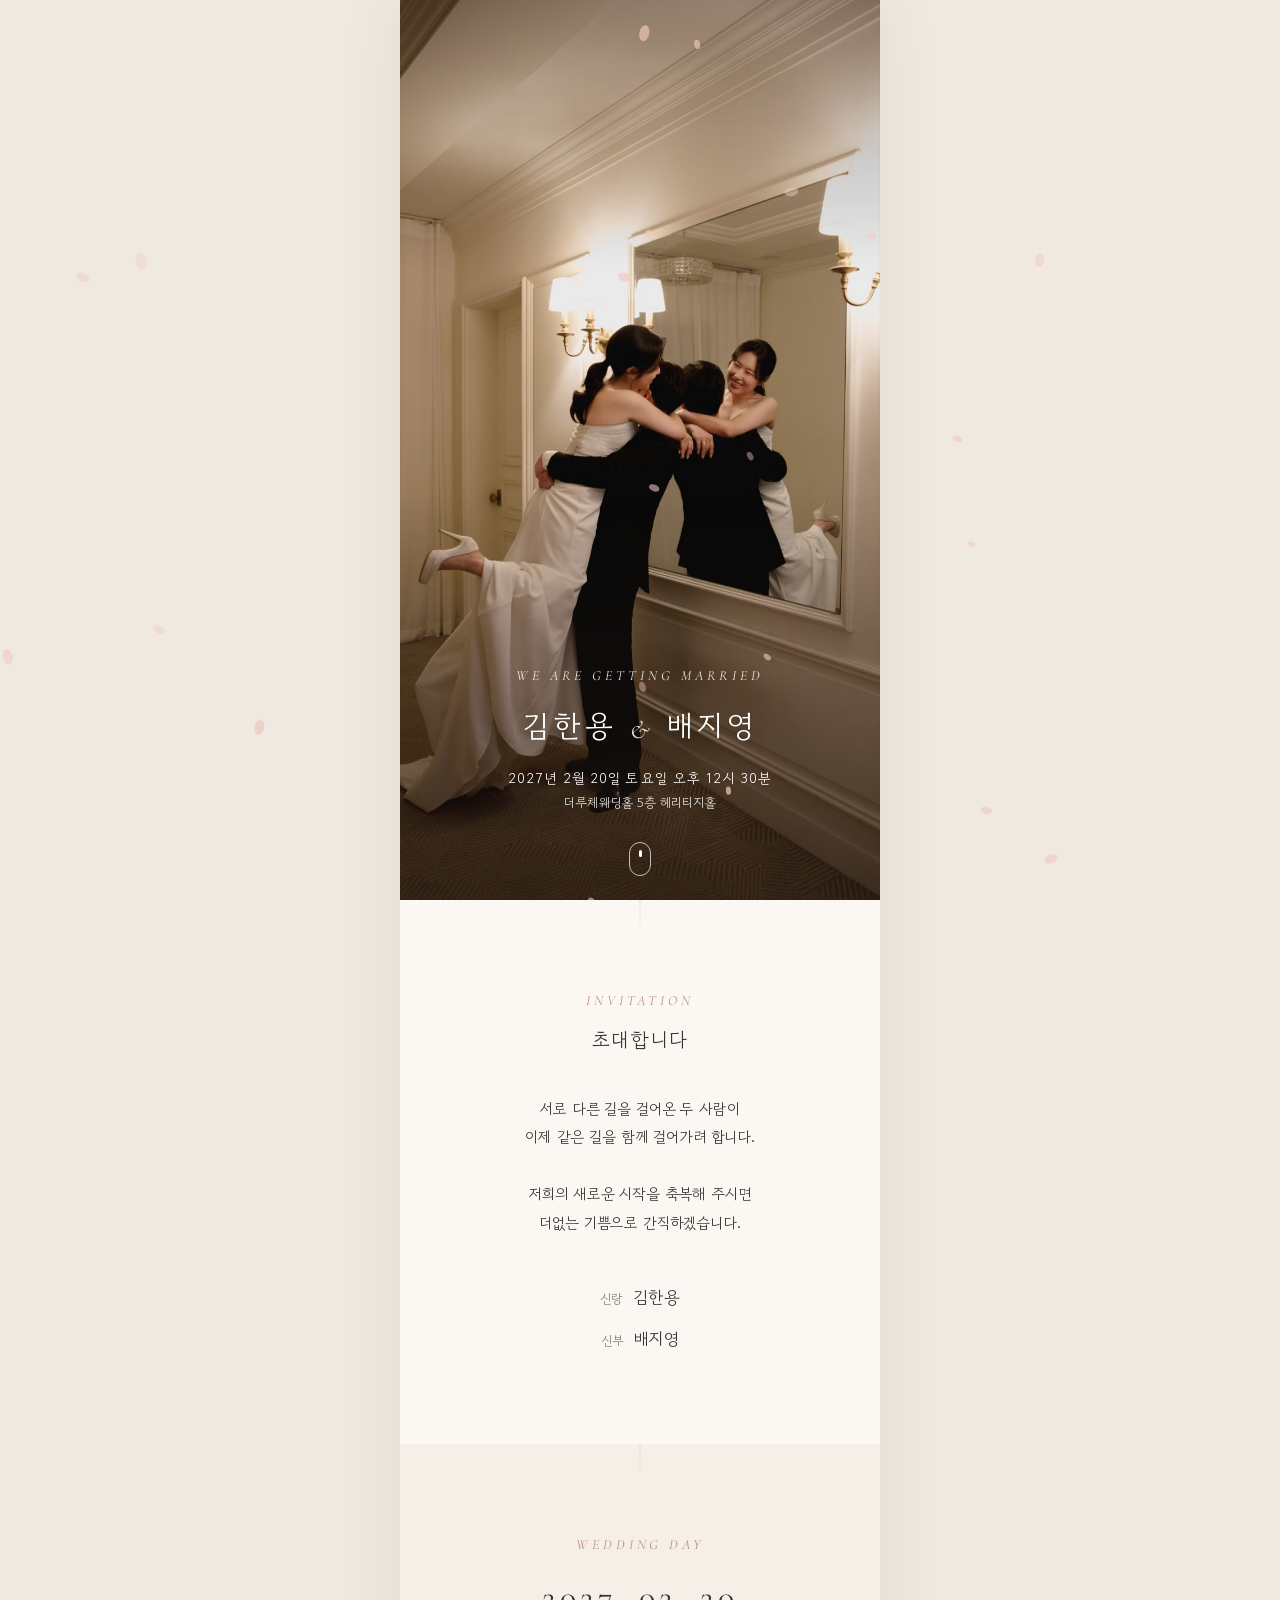
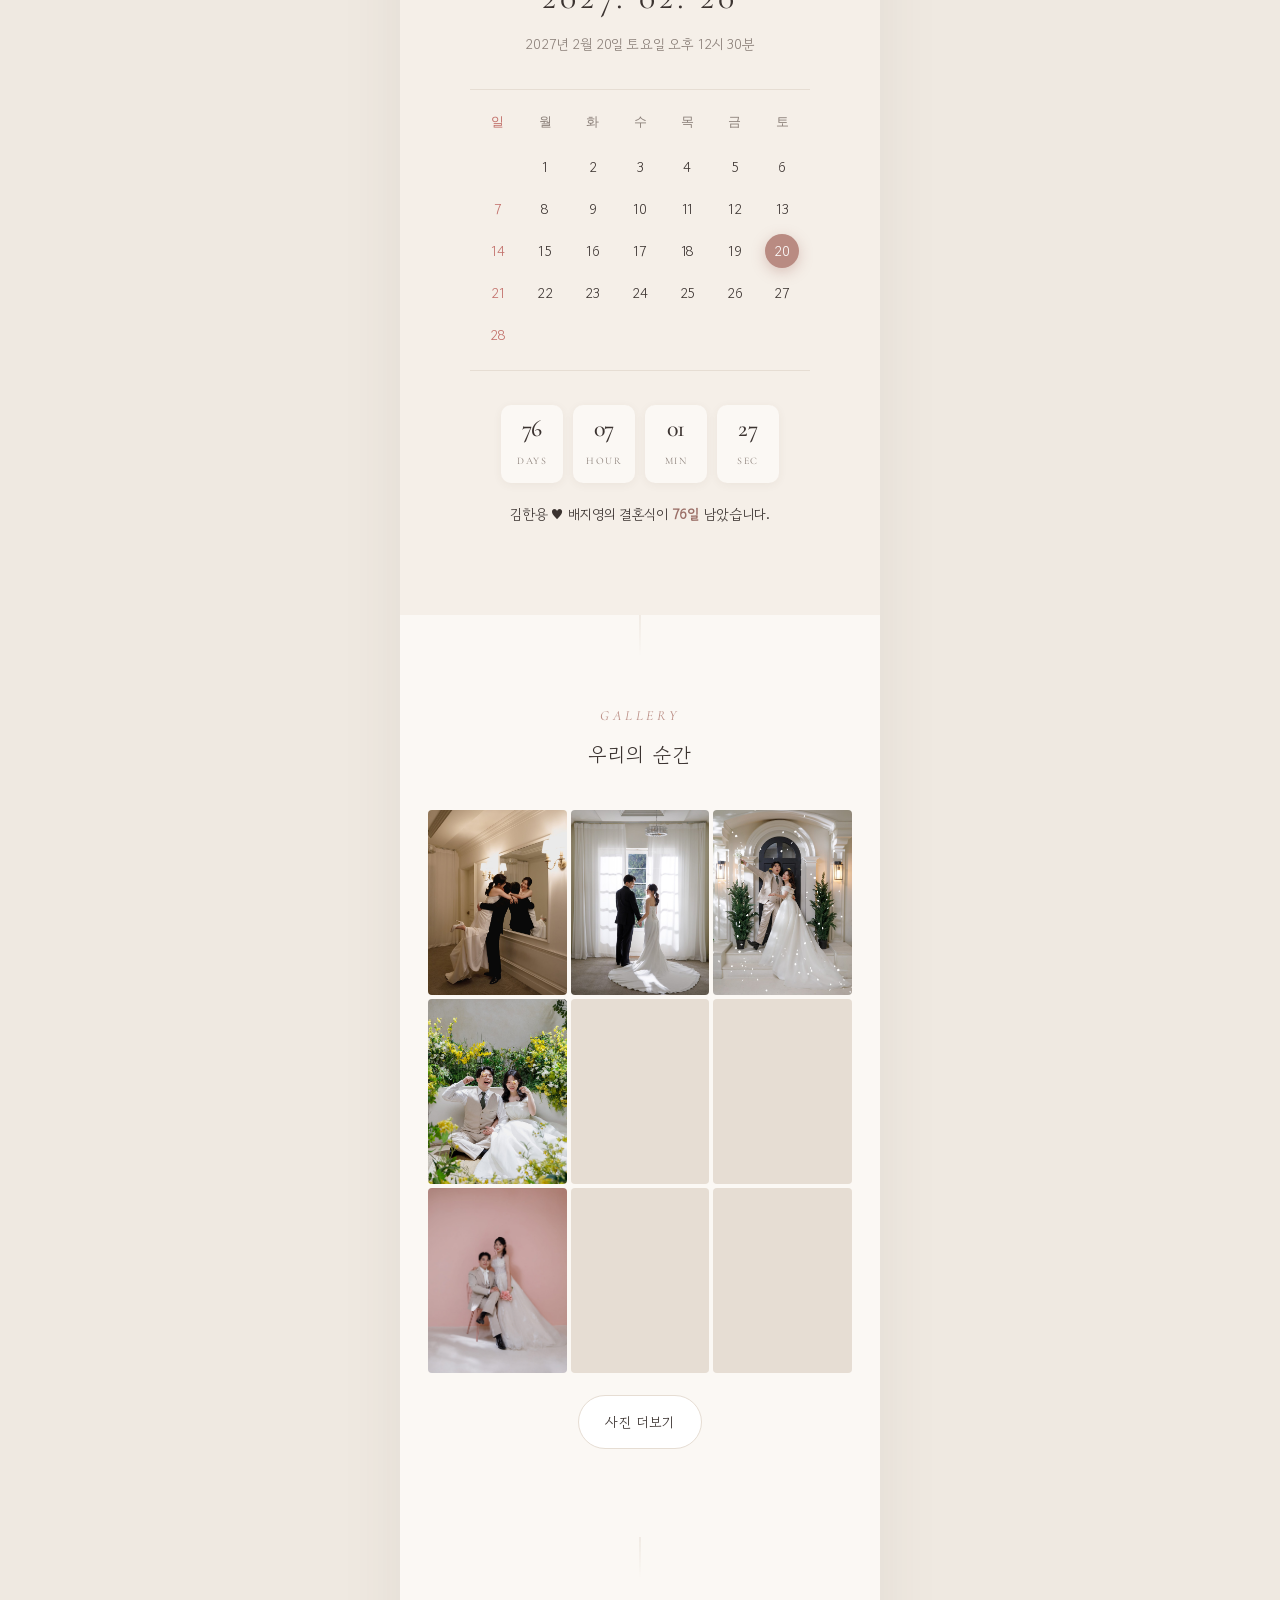
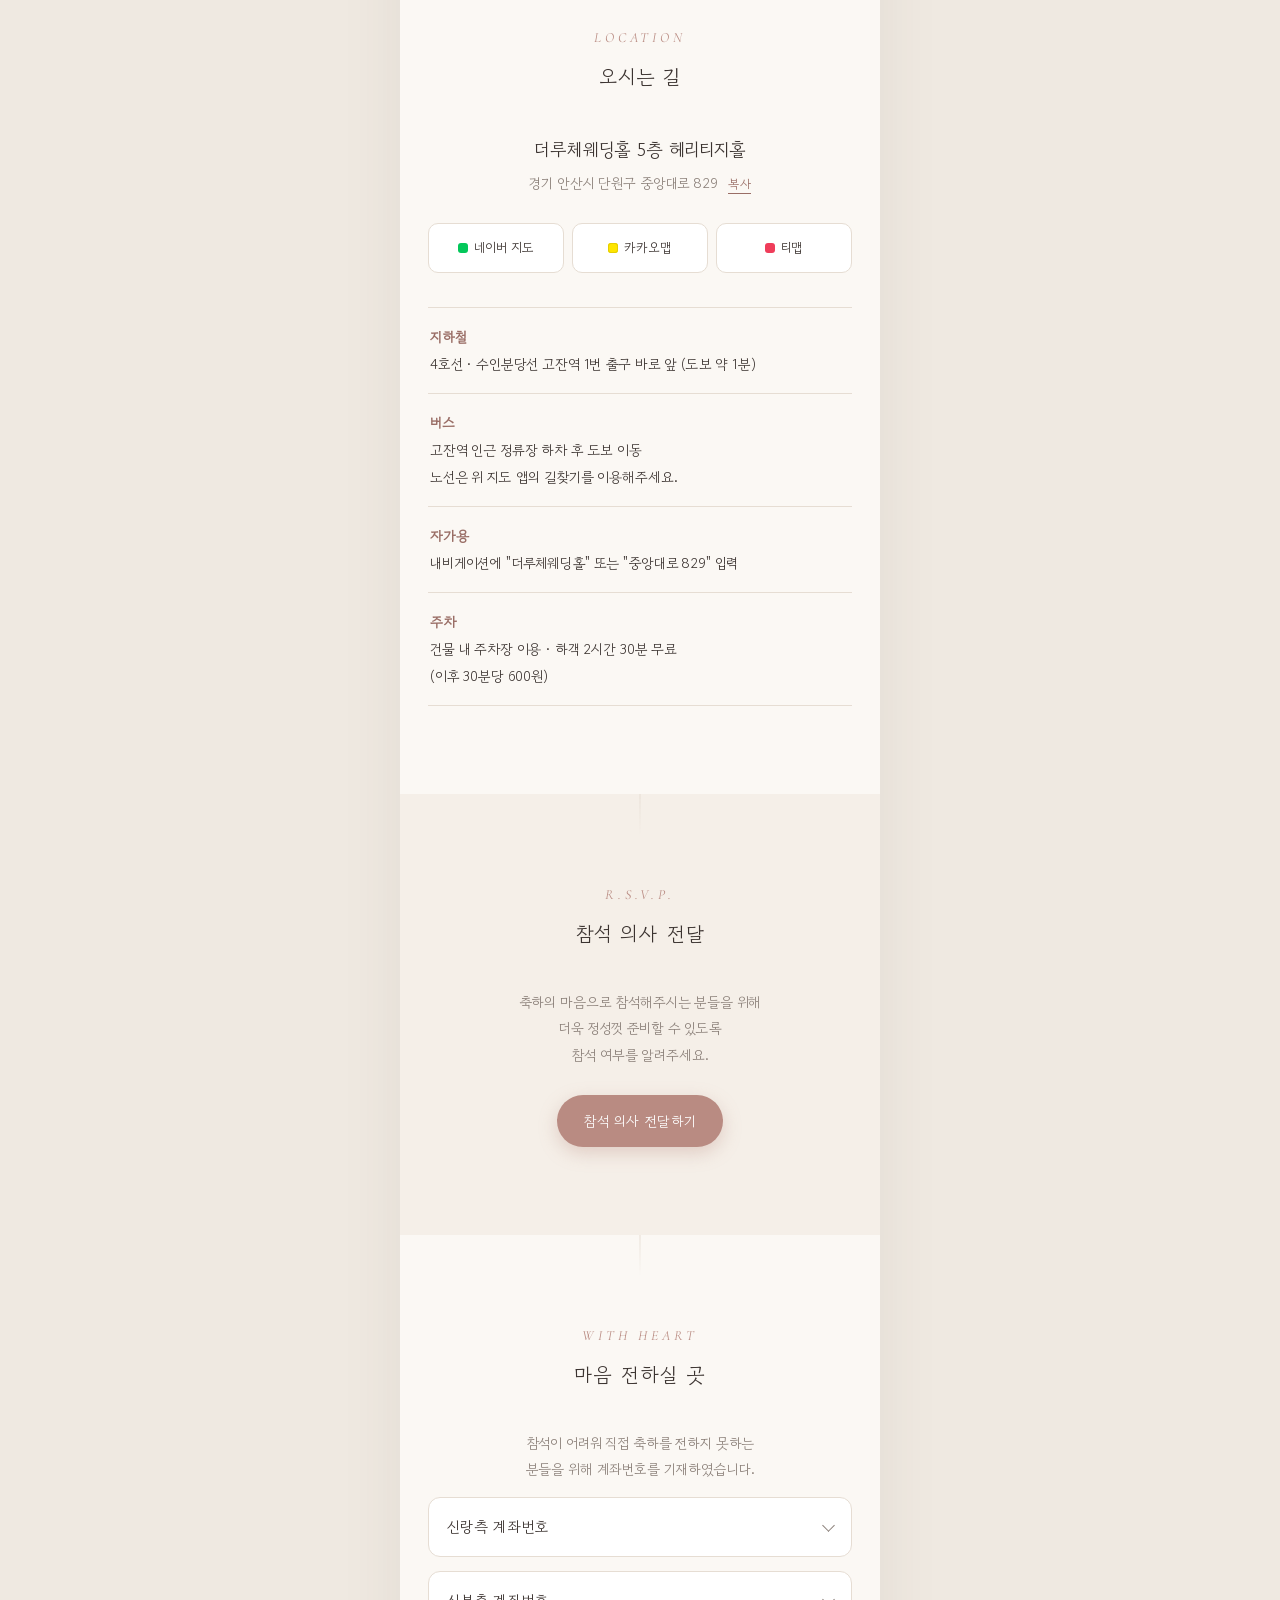
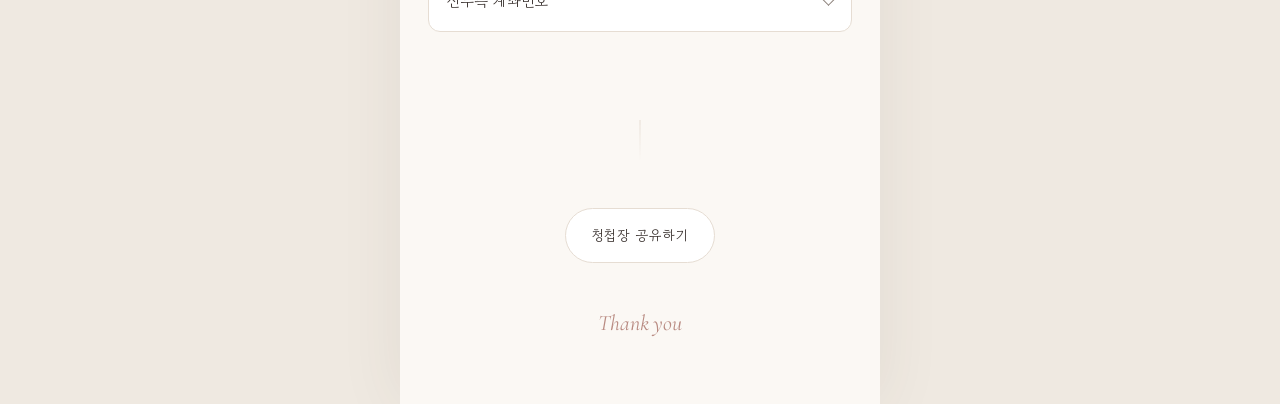
==== commit 0a6cd831: "chore: 3 deploy" ====
--- a/index.html
+++ b/index.html
@@ -24,7 +24,6 @@
 <link rel="preconnect" href="https://fonts.googleapis.com">
 <link rel="preconnect" href="https://fonts.gstatic.com" crossorigin>
 <link href="https://fonts.googleapis.com/css2?family=Gowun+Dodum&family=Cormorant+Garamond:ital,wght@0,400;0,500;1,400&display=swap" rel="stylesheet">
-<link rel="preload" as="image" href="images/main.jpg">
 <link rel="stylesheet" href="style.css">
 </head>
 <body>
@@ -34,7 +33,7 @@
 
   <!-- 커버 -->
   <section class="cover">
-    <div class="cover-photo"><img src="images/main.jpg" alt="신랑 신부 웨딩 사진"></div>
+    <div class="cover-photo"><img id="coverImg" alt="신랑 신부 웨딩 사진"></div>
     <div class="cover-text">
       <p class="eyebrow en">We are getting married</p>
       <h1><span data-bind="groom"></span><i>&amp;</i><span data-bind="bride"></span></h1>
--- a/style.css
+++ b/style.css
@@ -40,7 +40,8 @@
 .cover{padding:0;height:100svh;min-height:600px;max-height:940px;overflow:hidden;color:#fff}
 .cover-photo{position:absolute;inset:0}
 .cover-photo img{width:100%;height:100%;object-fit:cover;object-position:62% 40%;
-  opacity:0;animation:coverIn 1.6s ease-out .1s forwards}
+  opacity:0}
+.cover-photo img.ready{animation:coverIn 1.6s ease-out forwards}
 .cover-photo::after{content:"";position:absolute;inset:0;
   background:linear-gradient(180deg,rgba(30,20,15,.35) 0%,rgba(30,20,15,0) 30%,rgba(30,20,15,0) 55%,rgba(30,20,15,.55) 100%)}
 @keyframes coverIn{to{opacity:1}}
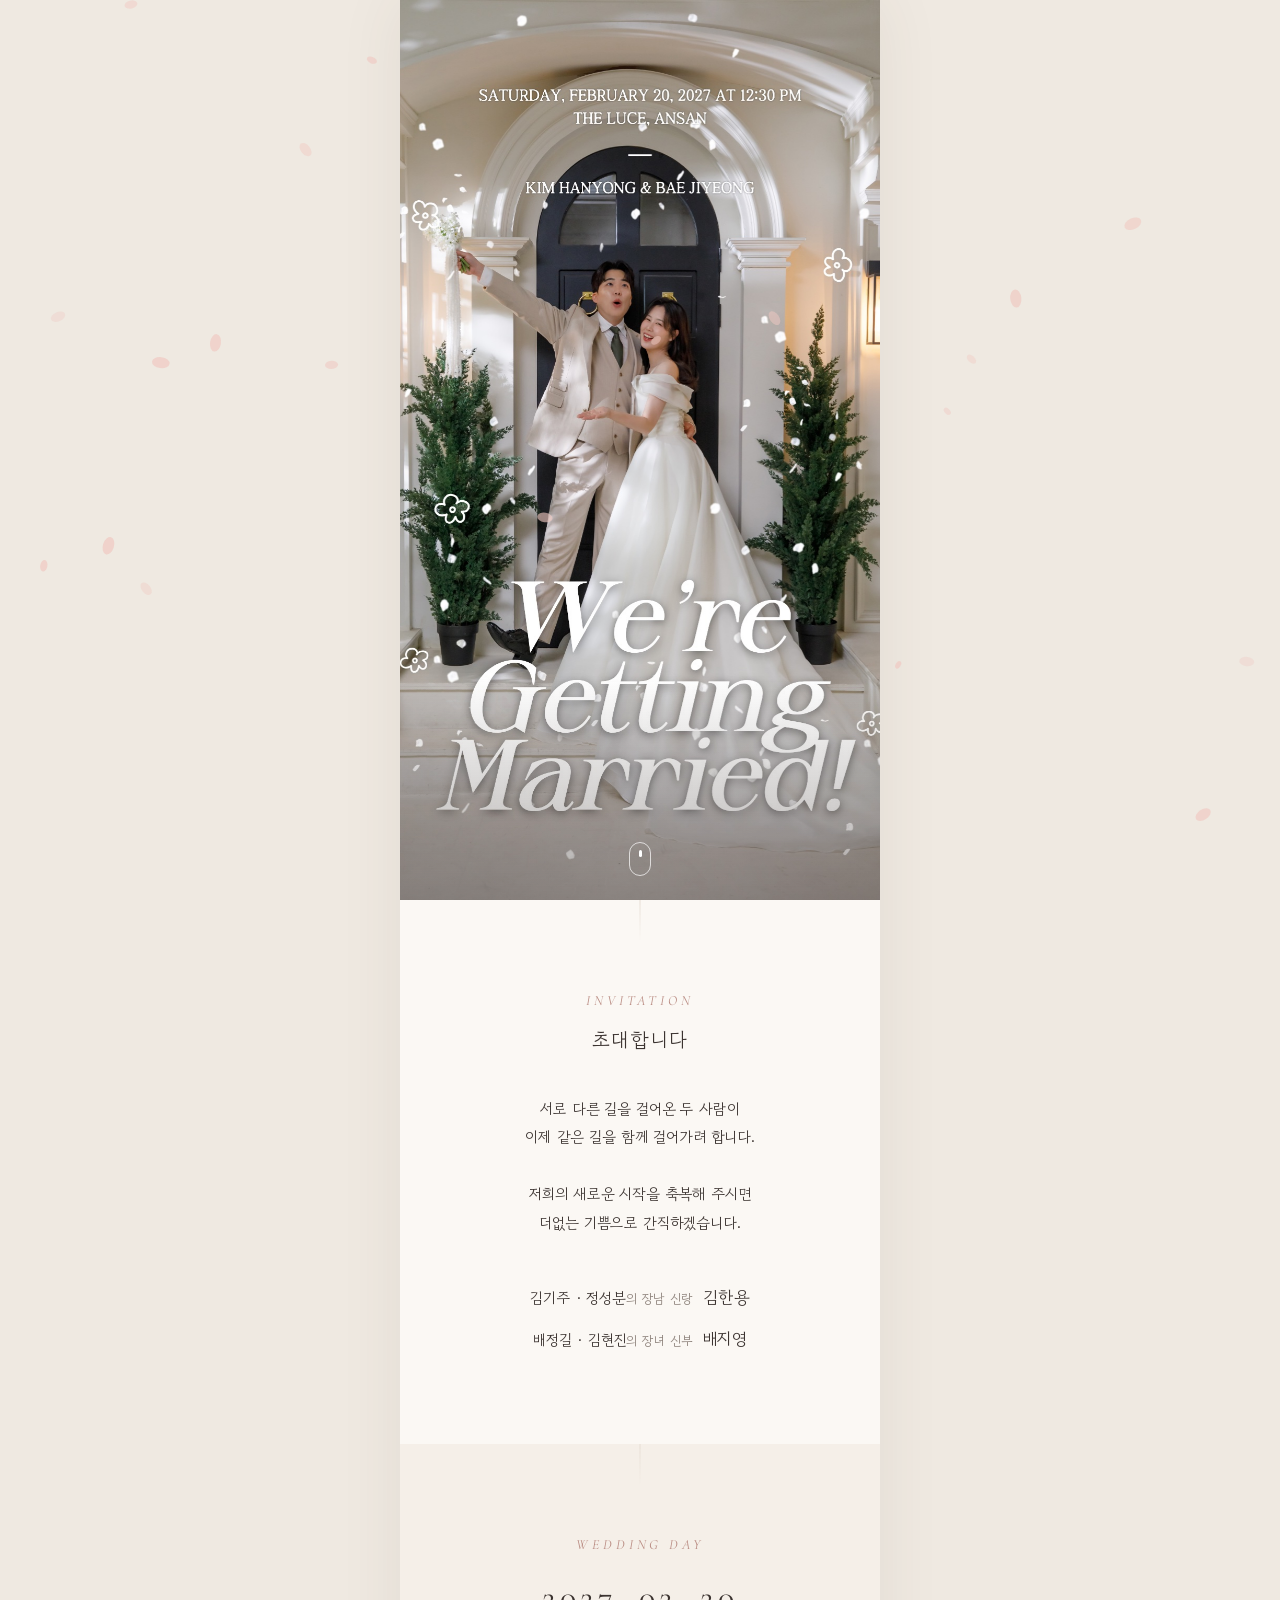
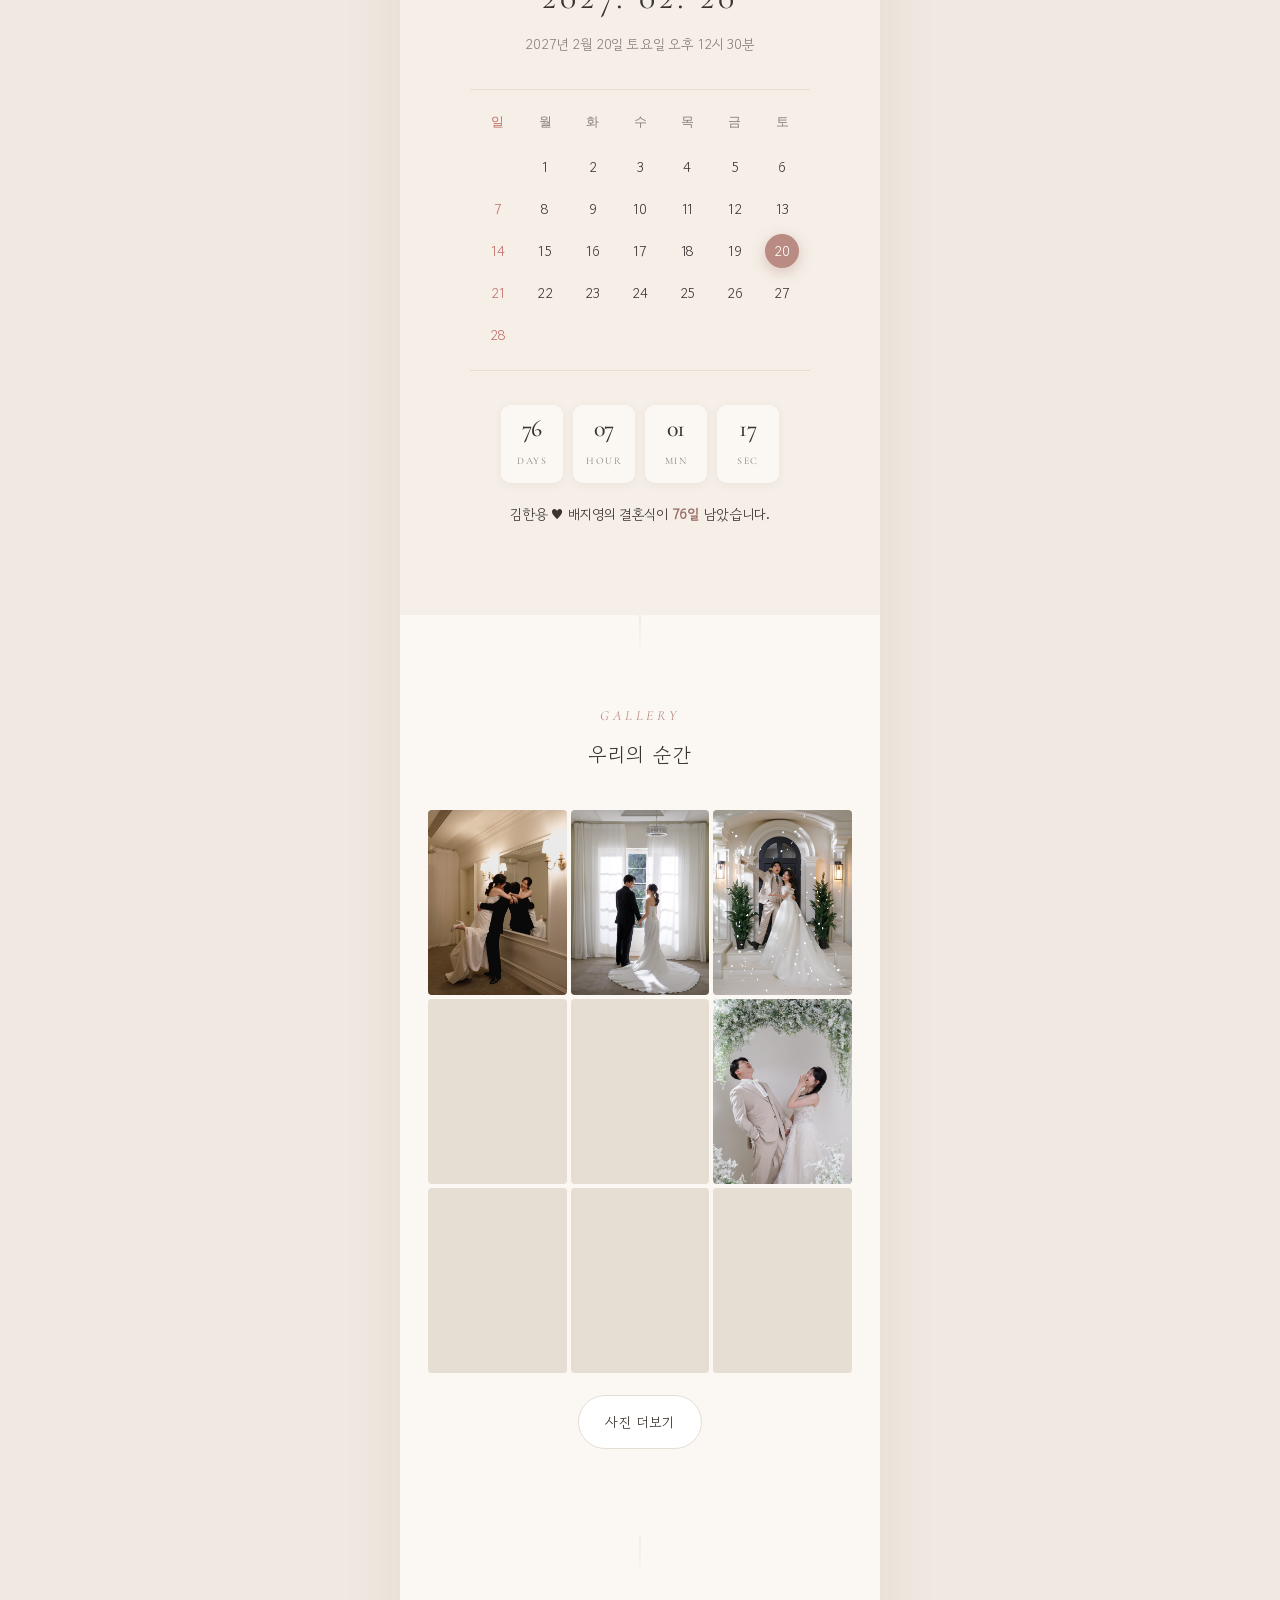
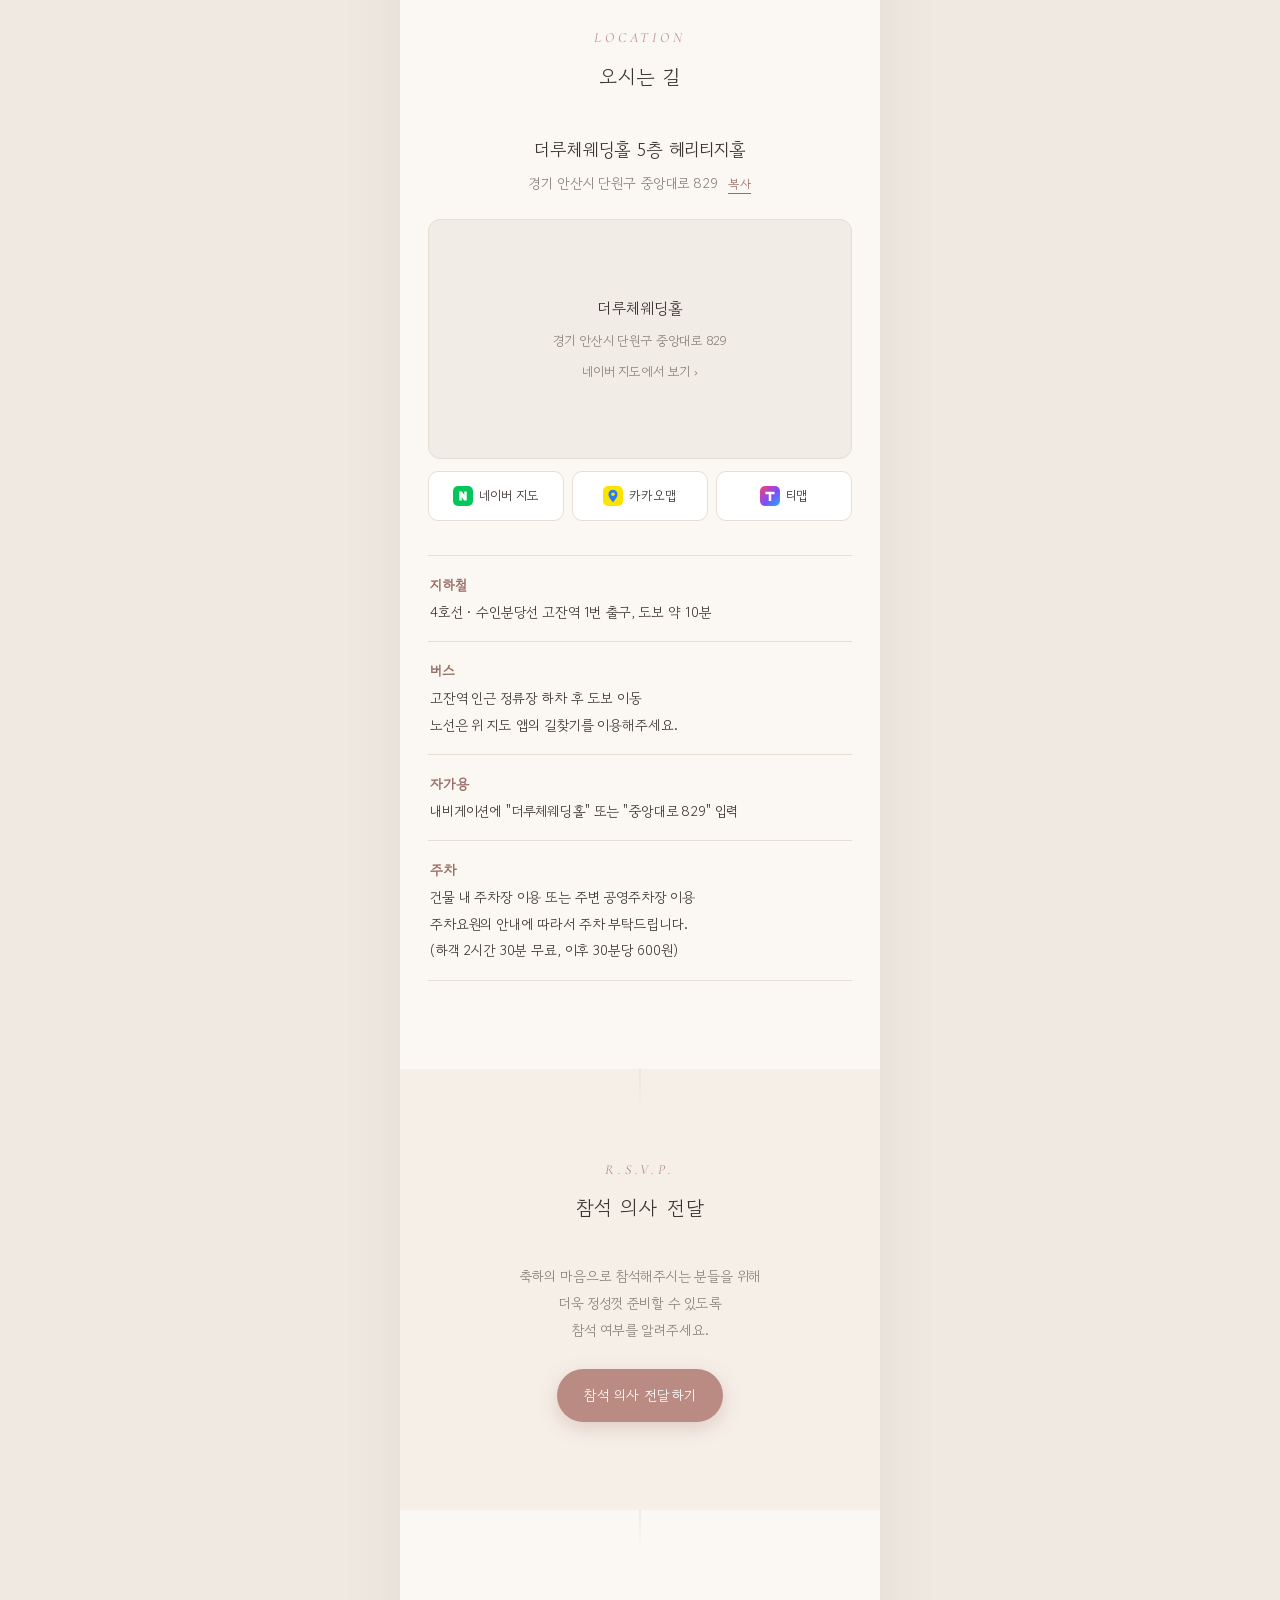
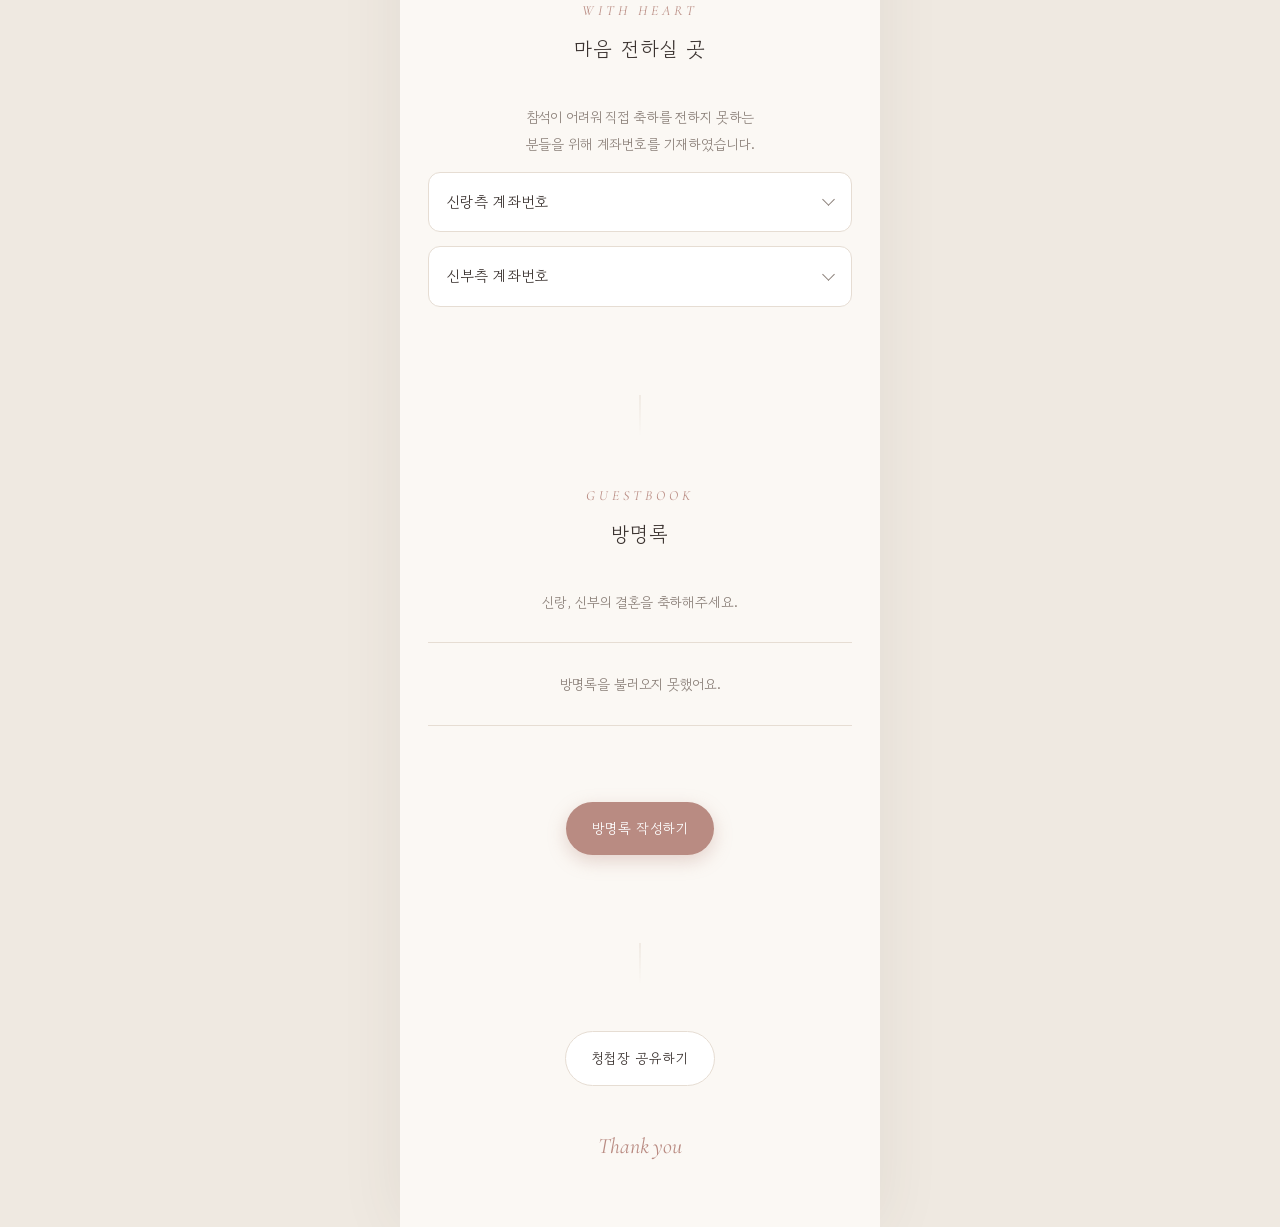
==== commit 3a1e4fd5: "feat: gogo" ====
--- a/index.html
+++ b/index.html
@@ -34,12 +34,6 @@
   <!-- 커버 -->
   <section class="cover">
     <div class="cover-photo"><img id="coverImg" alt="신랑 신부 웨딩 사진"></div>
-    <div class="cover-text">
-      <p class="eyebrow en">We are getting married</p>
-      <h1><span data-bind="groom"></span><i>&amp;</i><span data-bind="bride"></span></h1>
-      <p class="cover-date" data-bind="dateLong"></p>
-      <p class="cover-venue" data-bind="venueLine"></p>
-    </div>
     <div class="scroll-hint" aria-hidden="true"><span></span></div>
   </section>
 
@@ -81,10 +75,14 @@
     <p class="venue-name" data-bind="venueName"></p>
     <p class="venue-addr"><span data-bind="address"></span>
       <button class="copy-mini" data-copy-bind="address" aria-label="주소 복사">복사</button></p>
+    <div class="map" id="map"></div>
     <div class="map-buttons">
-      <a id="naverMap" target="_blank" rel="noopener"><span class="dot naver"></span>네이버 지도</a>
-      <a id="kakaoMap" target="_blank" rel="noopener"><span class="dot kakao"></span>카카오맵</a>
-      <a id="tmap" target="_blank" rel="noopener"><span class="dot tmap"></span>티맵</a>
+      <a id="naverMap" target="_blank" rel="noopener">
+        <svg class="app-ico" viewBox="0 0 24 24" aria-hidden="true"><rect width="24" height="24" rx="6" fill="#03c75a"/><path d="M7.5 6.5h3.2l2.8 4.3V6.5h3v11h-3.2l-2.8-4.3v4.3h-3z" fill="#fff"/></svg>네이버 지도</a>
+      <a id="kakaoMap" target="_blank" rel="noopener">
+        <svg class="app-ico" viewBox="0 0 24 24" aria-hidden="true"><rect width="24" height="24" rx="6" fill="#ffe300"/><path d="M12 4.5a5.5 5.5 0 0 0-5.5 5.5c0 4 5.5 9.5 5.5 9.5s5.5-5.5 5.5-9.5A5.5 5.5 0 0 0 12 4.5z" fill="#2a7cf6"/><circle cx="12" cy="10" r="2.1" fill="#ffe300"/></svg>카카오맵</a>
+      <a id="tmap" target="_blank" rel="noopener">
+        <svg class="app-ico" viewBox="0 0 24 24" aria-hidden="true"><defs><linearGradient id="tmapG" x1="0" y1="0" x2="1" y2="1"><stop offset="0" stop-color="#ff3e6c"/><stop offset=".55" stop-color="#7b4dff"/><stop offset="1" stop-color="#1fb4ff"/></linearGradient></defs><rect width="24" height="24" rx="6" fill="url(#tmapG)"/><path d="M6.5 7h11v3h-4v8h-3v-8h-4z" fill="#fff"/></svg>티맵</a>
     </div>
     <dl class="transport" id="transport"></dl>
   </section>
@@ -106,6 +104,16 @@
     <div class="acc" id="accBride"></div>
   </section>
 
+  <!-- 방명록 -->
+  <section class="guestbook reveal">
+    <p class="eyebrow en">Guestbook</p>
+    <h2>방명록</h2>
+    <p class="muted">신랑, 신부의 결혼을 축하해주세요.</p>
+    <ul class="gb-list" id="gbList"></ul>
+    <nav class="gb-pager" id="gbPager" aria-label="방명록 페이지"></nav>
+    <button class="btn solid" id="gbOpen">방명록 작성하기</button>
+  </section>
+
   <!-- 공유 -->
   <section class="share reveal">
     <button class="btn ghost" id="shareBtn">청첩장 공유하기</button>
@@ -160,6 +168,36 @@
   </form>
 </div>
 
+<!-- 방명록 작성 모달 -->
+<div class="modal" id="gbModal" hidden>
+  <form class="sheet" id="gbForm" novalidate>
+    <button type="button" class="sheet-close" aria-label="닫기">×</button>
+    <h3>방명록 작성</h3>
+    <p class="muted small">신랑, 신부에게 축하의 마음을 남겨주세요.</p>
+    <label class="field"><span>이름</span>
+      <input name="name" type="text" maxlength="20" placeholder="이름을 입력해주세요" required autocomplete="name"></label>
+    <label class="field"><span>내용 <small id="gbCount">0 / 500</small></span>
+      <textarea name="content" rows="5" maxlength="500" placeholder="축하 메시지를 남겨주세요" required></textarea></label>
+    <label class="field"><span>비밀번호 <small>(글 삭제 시 필요 · 4~20자)</small></span>
+      <input name="password" type="password" minlength="4" maxlength="20" placeholder="비밀번호" required autocomplete="new-password"></label>
+    <p class="form-error" id="gbError" role="alert"></p>
+    <button class="btn solid wide" type="submit" id="gbSubmit">등록하기</button>
+  </form>
+</div>
+
+<!-- 방명록 삭제 모달 -->
+<div class="modal" id="gbDelModal" hidden>
+  <form class="sheet" id="gbDelForm" novalidate>
+    <button type="button" class="sheet-close" aria-label="닫기">×</button>
+    <h3>방명록 삭제</h3>
+    <p class="muted small">작성 시 입력한 비밀번호를 입력해주세요.</p>
+    <label class="field"><span>비밀번호</span>
+      <input name="password" type="password" maxlength="20" placeholder="비밀번호" required autocomplete="current-password"></label>
+    <p class="form-error" id="gbDelError" role="alert"></p>
+    <button class="btn solid wide" type="submit" id="gbDelSubmit">삭제하기</button>
+  </form>
+</div>
+
 <div class="toast" id="toast" role="status" aria-live="polite"></div>
 
 <script src="config.js"></script>
--- a/style.css
+++ b/style.css
@@ -39,26 +39,13 @@
 /* ---------- 커버 ---------- */
 .cover{padding:0;height:100svh;min-height:600px;max-height:940px;overflow:hidden;color:#fff}
 .cover-photo{position:absolute;inset:0}
-.cover-photo img{width:100%;height:100%;object-fit:cover;object-position:62% 40%;
+.cover-photo img{width:100%;height:100%;object-fit:cover;object-position:50% 50%;
   opacity:0}
 .cover-photo img.ready{animation:coverIn 1.6s ease-out forwards}
 .cover-photo::after{content:"";position:absolute;inset:0;
-  background:linear-gradient(180deg,rgba(30,20,15,.35) 0%,rgba(30,20,15,0) 30%,rgba(30,20,15,0) 55%,rgba(30,20,15,.55) 100%)}
+  background:linear-gradient(180deg,rgba(30,20,15,0) 75%,rgba(30,20,15,.35) 100%)}
 @keyframes coverIn{to{opacity:1}}
 .cover{background:#2a211d}
-.cover-text{position:absolute;left:0;right:0;bottom:84px;padding:0 24px;z-index:2}
-.cover-text > *{opacity:0;transform:translateY(10px);animation:rise 1.2s ease-out forwards}
-.cover-text > :nth-child(1){animation-delay:1.1s}
-.cover-text > :nth-child(2){animation-delay:1.3s}
-.cover-text > :nth-child(3){animation-delay:1.5s}
-.cover-text > :nth-child(4){animation-delay:1.6s}
-@keyframes rise{to{opacity:1;transform:none}}
-.cover .eyebrow{color:rgba(255,255,255,.9)}
-.cover h1{font-weight:400;font-size:30px;letter-spacing:.12em;margin:8px 0 10px;
-  text-shadow:0 2px 18px rgba(0,0,0,.25)}
-.cover h1 i{font-family:var(--en);font-size:26px;margin:0 .5em;color:rgba(255,255,255,.85)}
-.cover-date{font-size:14px;letter-spacing:.08em}
-.cover-venue{font-size:13px;color:rgba(255,255,255,.85)}
 .scroll-hint{opacity:0;animation:coverIn 1s ease 2.2s forwards;position:absolute;bottom:24px;left:50%;transform:translateX(-50%);z-index:2;
   width:22px;height:34px;border:1px solid rgba(255,255,255,.7);border-radius:12px}
 .scroll-hint span{position:absolute;top:7px;left:50%;width:3px;height:7px;margin-left:-1.5px;
@@ -75,8 +62,7 @@
 .reveal.in > :nth-child(n+6){transition-delay:.4s}
 @media (prefers-reduced-motion:reduce){
   .reveal > *{opacity:1;transform:none;transition:none}
-  .cover-photo img,.cover-text > *,.scroll-hint{animation:none;opacity:1}
-  .cover-text > *{transform:none}
+  .cover-photo img,.scroll-hint{animation:none;opacity:1}
   #petals{display:none}
 }
 
@@ -136,13 +122,20 @@
 .venue-name{font-size:18px}
 .venue-addr{color:var(--muted);font-size:14px;margin-top:4px}
 .copy-mini{font-size:12px;color:var(--accent-deep);border-bottom:1px solid currentColor;margin-left:6px;line-height:1.4}
-.map-buttons{display:grid;grid-template-columns:repeat(3,1fr);gap:8px;margin:26px 0 34px}
+.map{height:240px;margin-top:22px;border-radius:12px;overflow:hidden;border:1px solid var(--line);background:#f1ece6}
+.map-fallback{display:flex;flex-direction:column;align-items:center;justify-content:center;gap:6px;height:100%;
+  color:var(--muted);font-size:13px;text-decoration:none}
+.map-fallback b{font-weight:400;font-size:16px;color:var(--ink)}
+.map-pin{padding:6px 10px;border-radius:14px;background:var(--accent-deep);color:#fff;font-size:12px;white-space:nowrap;
+  box-shadow:0 2px 6px rgba(0,0,0,.2);position:relative;transform:translate(-50%,calc(-100% - 7px))}
+.map-pin::after{content:'';position:absolute;left:50%;bottom:-6px;margin-left:-6px;
+  border:6px solid transparent;border-bottom:0;border-top-color:var(--accent-deep)}
+.map-buttons{display:grid;grid-template-columns:repeat(3,1fr);gap:8px;margin:12px 0 34px}
+.app-ico{width:20px;height:20px;flex:none}
 .map-buttons a{display:flex;align-items:center;justify-content:center;gap:6px;padding:12px 4px;
   border:1px solid var(--line);border-radius:10px;font-size:13px;color:var(--ink);text-decoration:none;
   background:#fff;transition:transform .15s, box-shadow .15s}
 .map-buttons a:active{transform:scale(.97)}
-.dot{width:10px;height:10px;border-radius:3px}
-.dot.naver{background:#03c75a}.dot.kakao{background:#fee500;box-shadow:inset 0 0 0 1px #e5ce00}.dot.tmap{background:#ef3d5a}
 .transport{text-align:left;border-top:1px solid var(--line)}
 .transport > div{padding:16px 2px;border-bottom:1px solid var(--line)}
 .transport dt{font-weight:700;font-size:14px;color:var(--accent-deep)}
@@ -198,7 +191,7 @@
 .seg input:focus-visible + span{outline:2px solid var(--accent-deep);outline-offset:2px}
 .field{display:block;margin-bottom:16px}
 .field > span{display:block;font-size:13px;color:var(--muted);margin-bottom:6px}
-.field input[type=text],.field textarea{width:100%;font:inherit;font-size:16px;padding:11px 14px;border:1px solid var(--line);
+.field input[type=text],.field input[type=password],.field textarea{width:100%;font:inherit;font-size:16px;padding:11px 14px;border:1px solid var(--line);
   border-radius:10px;background:#fff;color:var(--ink);resize:none}
 .field input:focus,.field textarea:focus{outline:none;border-color:var(--accent)}
 .count-field{transition:opacity .25s}
@@ -213,3 +206,18 @@
 .toast{position:fixed;left:50%;bottom:40px;transform:translate(-50%,20px);background:rgba(40,32,28,.9);color:#fff;
   padding:11px 20px;border-radius:999px;font-size:14px;opacity:0;pointer-events:none;transition:all .3s;z-index:80;white-space:nowrap}
 .toast.show{opacity:1;transform:translate(-50%,0)}
+
+/* ---------- 방명록 ---------- */
+.gb-list{list-style:none;margin:26px 0 0;padding:0;text-align:left;border-top:1px solid var(--line)}
+.gb-item{padding:16px 2px;border-bottom:1px solid var(--line)}
+.gb-item header{display:flex;align-items:baseline;gap:8px}
+.gb-item b{font-weight:400;font-size:15px}
+.gb-item time{color:var(--muted);font-size:12px}
+.gb-del{margin-left:auto;font-size:12px;color:var(--muted);padding:2px 4px}
+.gb-item p{margin-top:6px;font-size:14px;white-space:pre-wrap;word-break:break-word}
+.gb-empty{padding:28px 0;text-align:center;color:var(--muted);font-size:14px;border-bottom:1px solid var(--line)}
+.gb-pager{display:flex;justify-content:center;gap:4px;margin:18px 0 26px;min-height:32px}
+.gb-pager button{min-width:32px;height:32px;border-radius:8px;font-size:13px;color:var(--muted)}
+.gb-pager button.on{background:var(--accent);color:#fff}
+.gb-pager button[disabled]{opacity:.35;pointer-events:none}
+#gbCount{float:right}
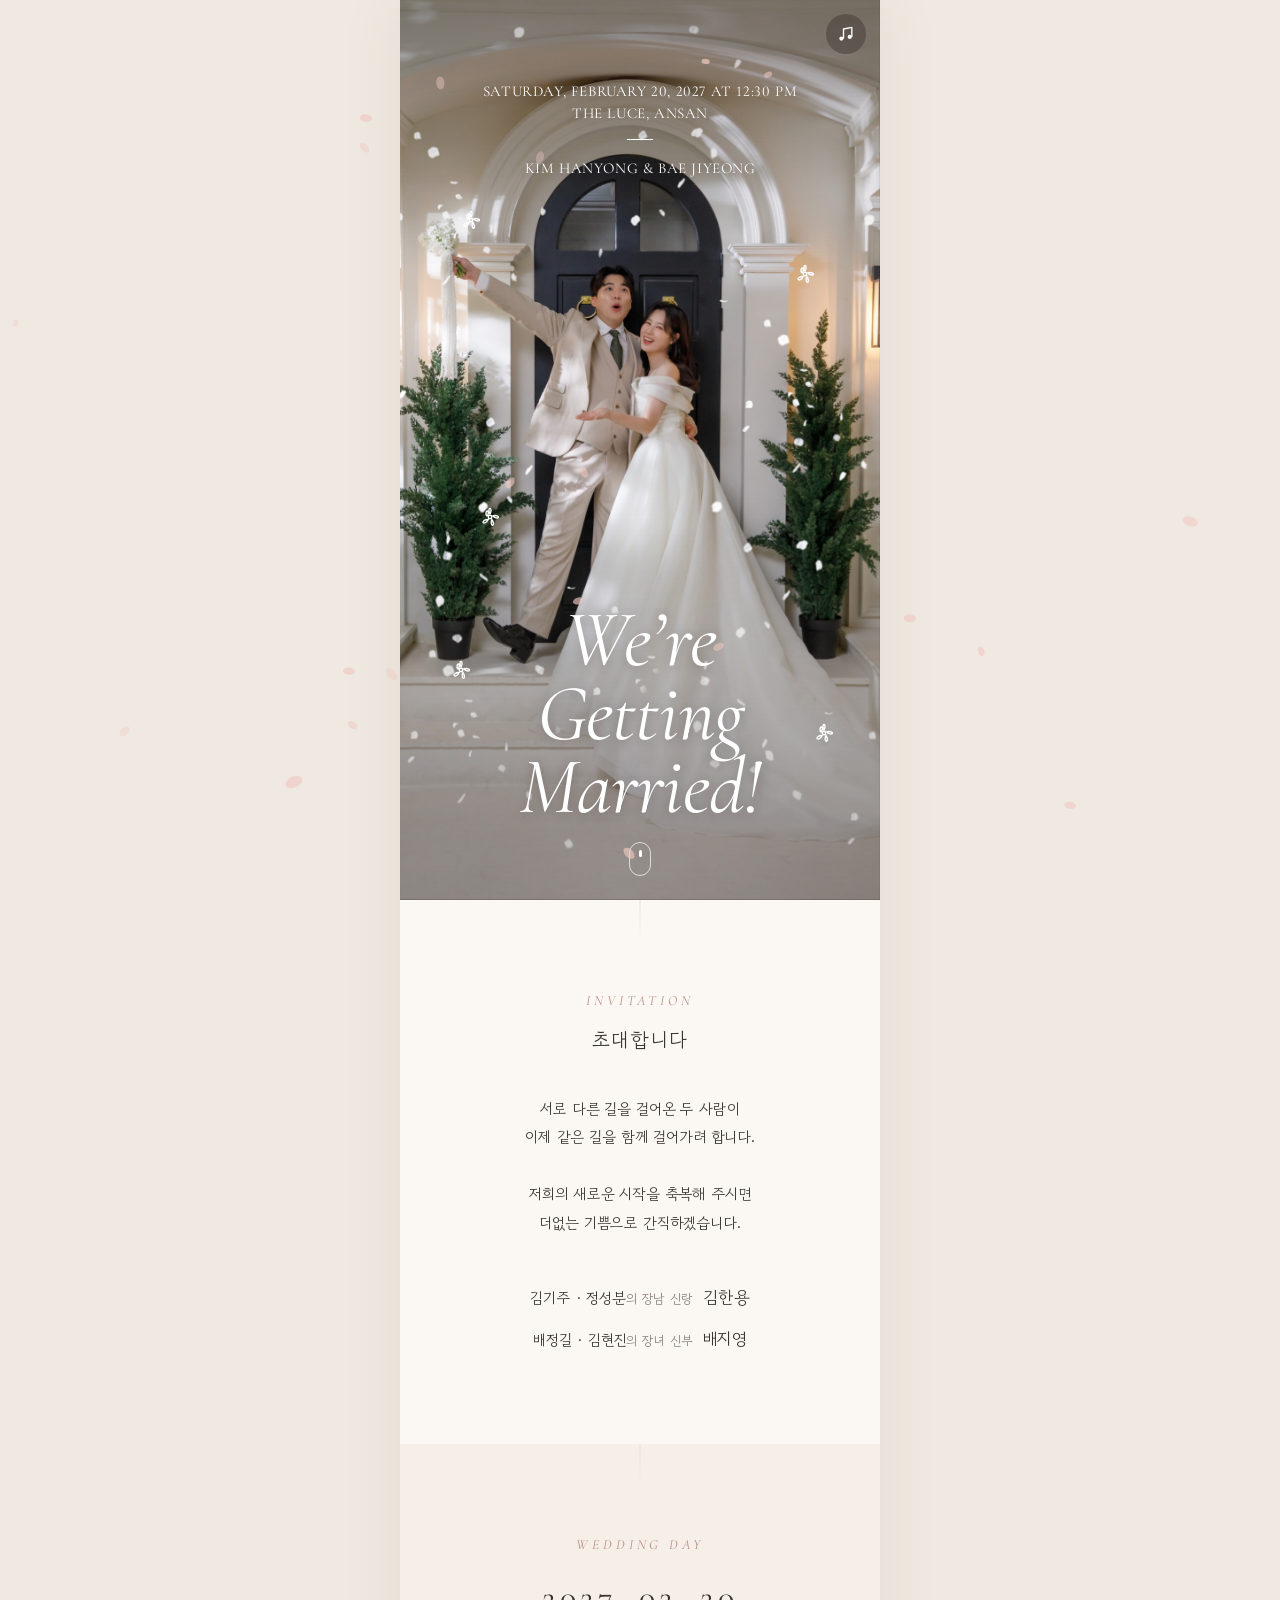
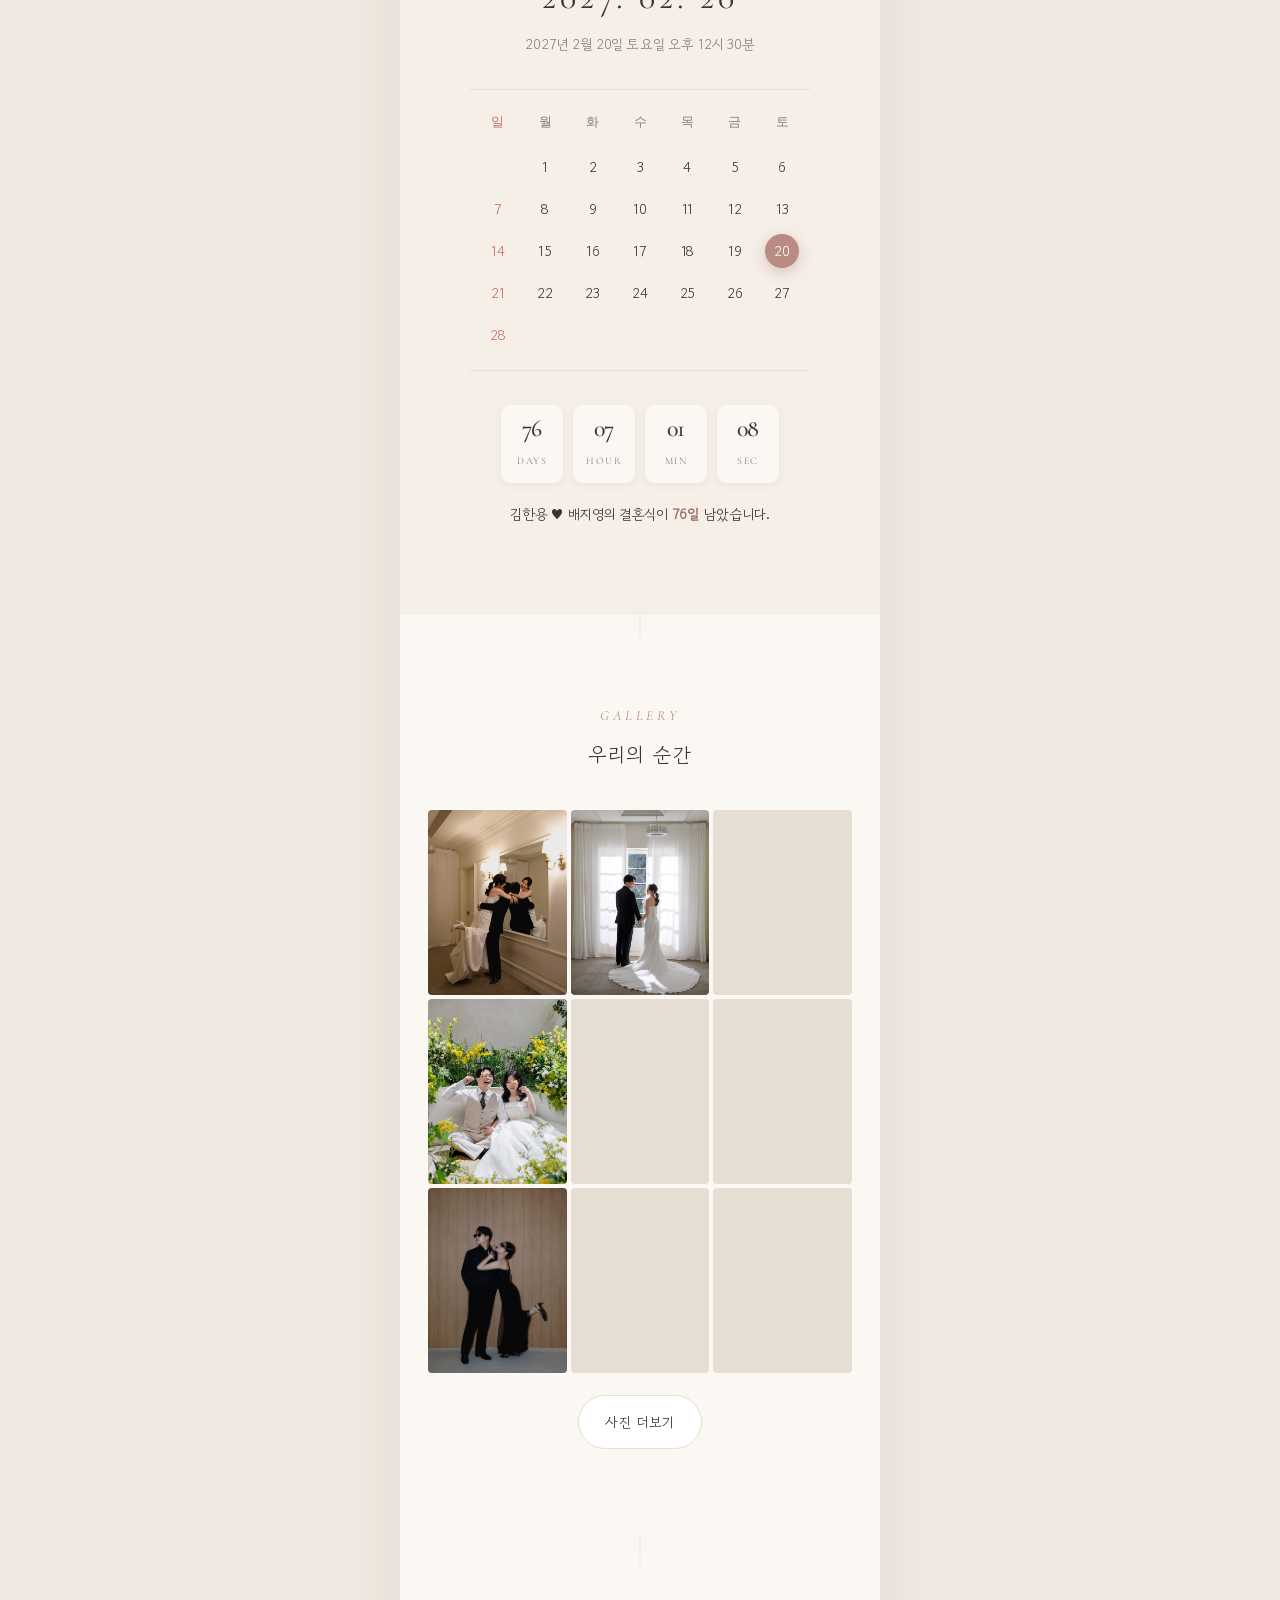
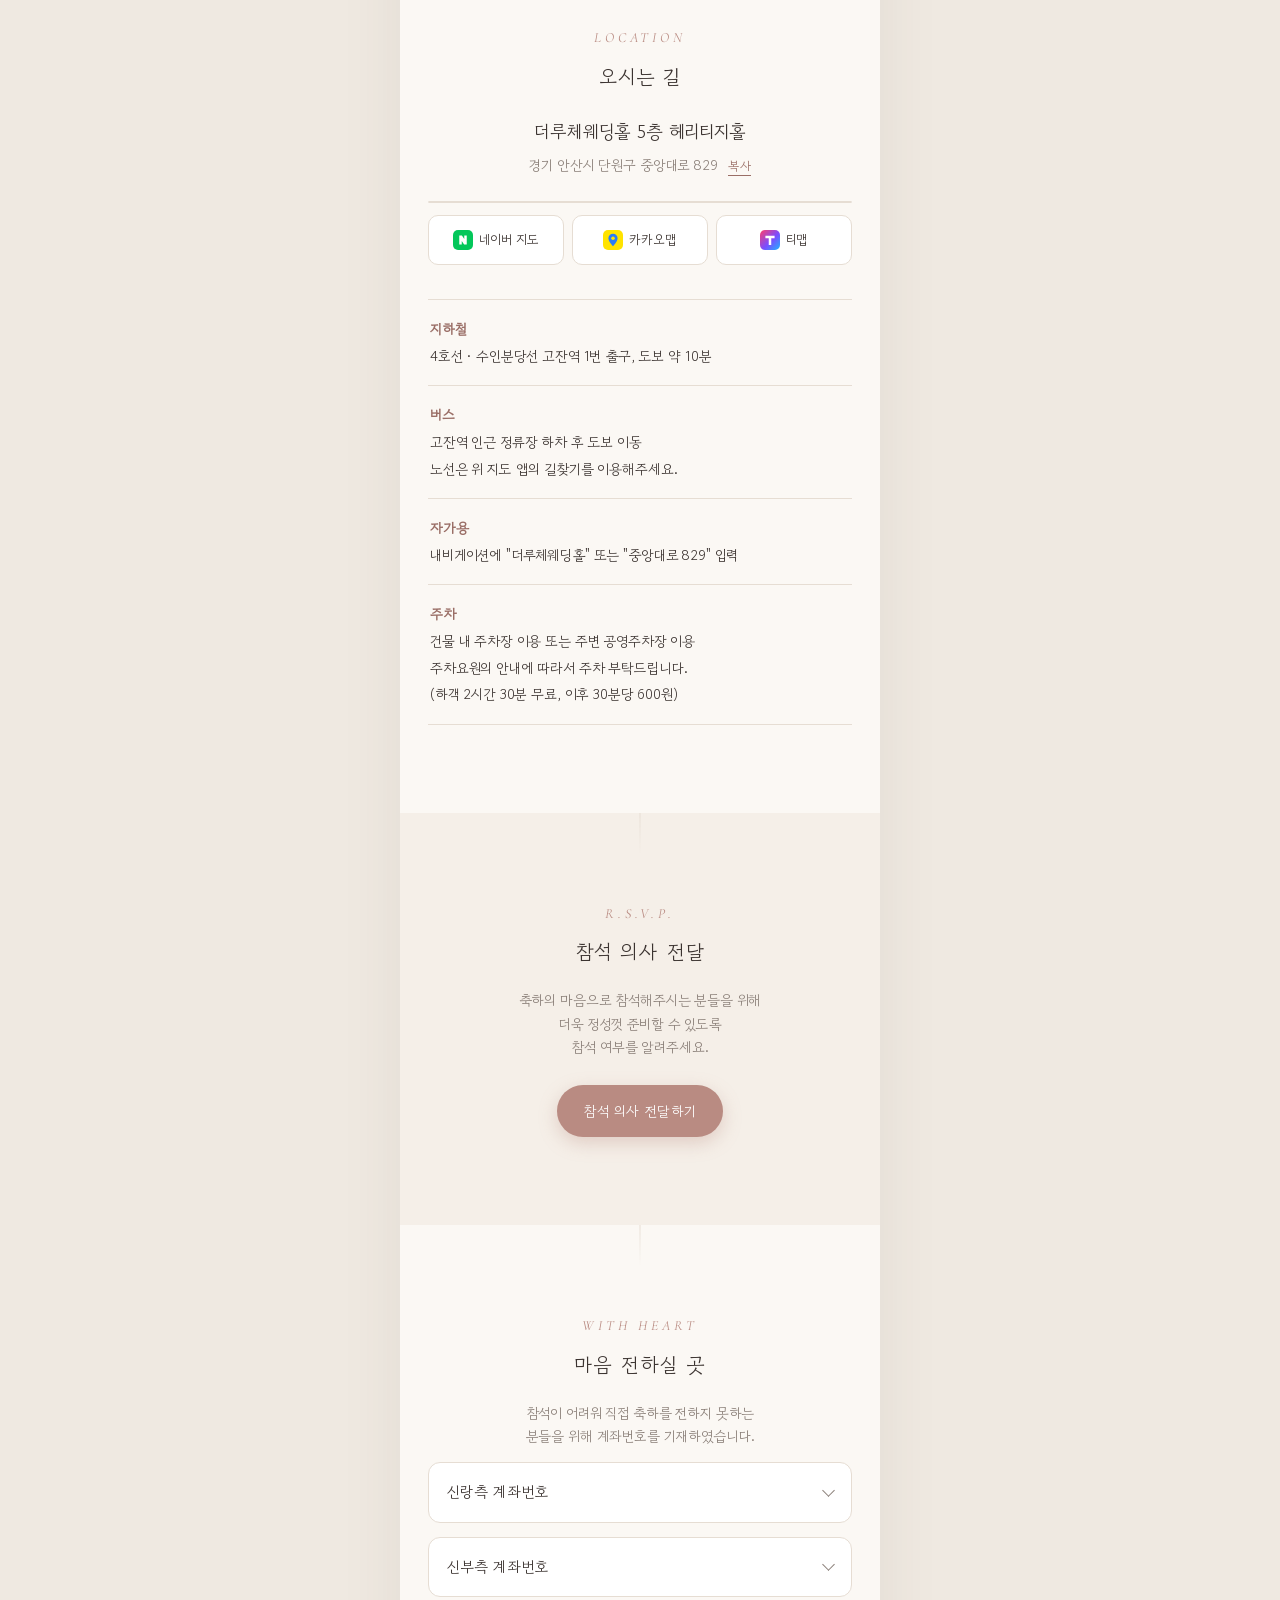
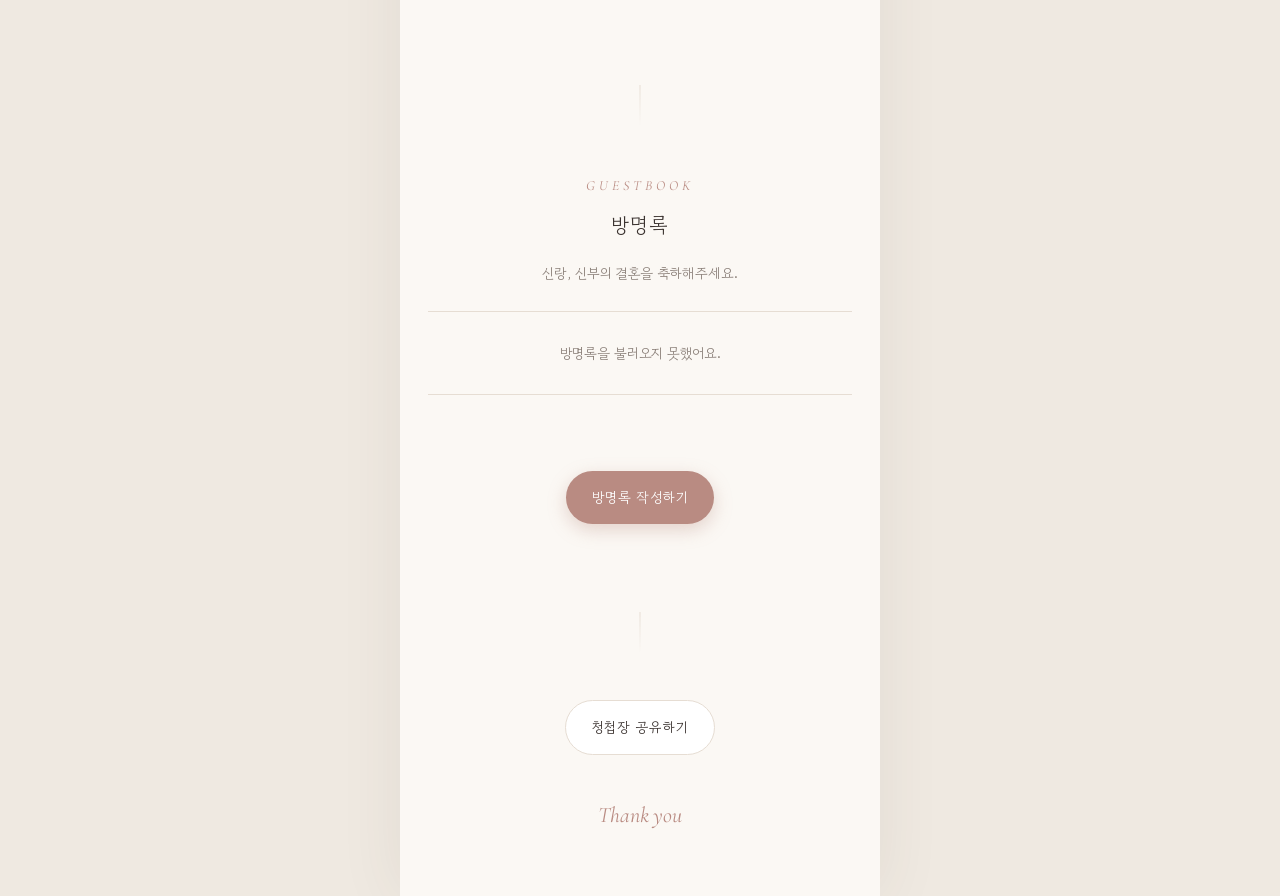
==== commit 5fbdb06f: "feat: gogo" ====
--- a/index.html
+++ b/index.html
@@ -28,12 +28,36 @@
 </head>
 <body>
 <canvas id="petals" aria-hidden="true"></canvas>
+<button class="bgm" id="bgmBtn" type="button" aria-label="배경음악 켜기" aria-pressed="false" hidden>
+  <svg viewBox="0 0 24 24" aria-hidden="true"><path d="M9 17.5V6l10-2v11.5" fill="none" stroke="currentColor" stroke-width="1.6" stroke-linejoin="round"/>
+    <circle cx="6.5" cy="17.5" r="2.5" fill="currentColor"/><circle cx="16.5" cy="15.5" r="2.5" fill="currentColor"/>
+    <path class="bgm-off" d="M4 4l16 16" stroke="currentColor" stroke-width="1.6" stroke-linecap="round"/></svg>
+</button>
 
 <main class="card">
 
   <!-- 커버 -->
   <section class="cover">
     <div class="cover-photo"><img id="coverImg" alt="신랑 신부 웨딩 사진"></div>
+    <svg width="0" height="0" style="position:absolute" aria-hidden="true">
+      <symbol id="flower" viewBox="0 0 24 24"><g fill="none" stroke="#fff" stroke-width="1.3">
+        <path d="M12 9.2c-1.6-2.6-.9-5.2 0-5.2s1.6 2.6 0 5.2zM14.7 11.1c2.9-1.1 5.3.3 5 1.1-.3.9-3 1.2-5-1.1zM13.7 14.3c1.9 2.4 1.7 5.1.8 5.4-.9.3-2.2-2.1-.8-5.4zM10.3 14.3c-1.4 3.3-3.9 3.5-4.6 2.8-.6-.7.9-2.9 4.6-2.8zM9.3 11.1c-2-2.3-.6-4.7.3-4.6.9.1 1.5 2.7-.3 4.6z"/>
+        <circle cx="12" cy="12" r="1.6"/></g></symbol>
+    </svg>
+    <div class="cover-text">
+      <div class="cover-top en">
+        <p data-bind="dateEn"></p>
+        <p data-bind="venueEn"></p>
+        <span class="cover-rule"></span>
+        <p data-bind="namesEn"></p>
+      </div>
+      <h1 class="cover-title en">We’re<br>Getting<br>Married!</h1>
+      <svg class="fl" style="left:12%;top:23%"><use href="#flower"/></svg>
+      <svg class="fl" style="right:13%;top:29%"><use href="#flower"/></svg>
+      <svg class="fl" style="left:16%;top:56%"><use href="#flower"/></svg>
+      <svg class="fl" style="left:10%;top:73%"><use href="#flower"/></svg>
+      <svg class="fl" style="right:9%;top:80%"><use href="#flower"/></svg>
+    </div>
     <div class="scroll-hint" aria-hidden="true"><span></span></div>
   </section>
 
@@ -75,7 +99,20 @@
     <p class="venue-name" data-bind="venueName"></p>
     <p class="venue-addr"><span data-bind="address"></span>
       <button class="copy-mini" data-copy-bind="address" aria-label="주소 복사">복사</button></p>
-    <div class="map" id="map"></div>
+    <!-- 카카오맵 지도 퍼가기 (map.kakao.com → 공유 → 지도 퍼가기) — 키 발급 없이 동작 -->
+    <div class="map" id="map">
+      <div id="daumRoughmapContainer1792408595788" class="root_daum_roughmap root_daum_roughmap_landing"></div>
+    </div>
+    <script charset="UTF-8" class="daum_roughmap_loader_script" src="https://t1.kakaocdn.net/kakaomapweb/roughmap/loader/prod/roughmapLoader.js"></script>
+    <script charset="UTF-8">
+      // 지도 폭 = 카드 폭(최대 480px) − 좌우 여백 56px
+      new daum.roughmap.Lander({
+        timestamp: '1792408595788',
+        key: '3j7jv9tdj4a',
+        mapWidth: String(Math.min(document.documentElement.clientWidth, 480) - 56),
+        mapHeight: '260'
+      }).render();
+    </script>
     <div class="map-buttons">
       <a id="naverMap" target="_blank" rel="noopener">
         <svg class="app-ico" viewBox="0 0 24 24" aria-hidden="true"><rect width="24" height="24" rx="6" fill="#03c75a"/><path d="M7.5 6.5h3.2l2.8 4.3V6.5h3v11h-3.2l-2.8-4.3v4.3h-3z" fill="#fff"/></svg>네이버 지도</a>
--- a/style.css
+++ b/style.css
@@ -21,6 +21,14 @@
 button{font:inherit;color:inherit;background:none;border:0;cursor:pointer}
 .en{font-family:var(--en)}
 
+/* 배경음악 버튼 — 카드 오른쪽 위에 고정 */
+.bgm{position:fixed;top:14px;right:max(14px,calc((100vw - var(--w)) / 2 + 14px));z-index:20;width:40px;height:40px;
+  border-radius:50%;display:grid;place-items:center;color:#fff;background:rgba(40,30,25,.32);
+  -webkit-backdrop-filter:blur(6px);backdrop-filter:blur(6px);transition:background .2s}
+.bgm svg{width:20px;height:20px}
+.bgm.playing svg{animation:spin 6s linear infinite}
+.bgm[aria-pressed=true] .bgm-off{display:none}
+@keyframes spin{to{transform:rotate(360deg)}}
 #petals{position:fixed;inset:0;width:100%;height:100%;pointer-events:none;z-index:5}
 
 /* 모바일 폭 카드, 데스크톱에선 가운데 정렬 */
@@ -33,7 +41,8 @@
   background:linear-gradient(var(--line),transparent);transform:translateX(-50%)}
 .eyebrow{font-size:14px;letter-spacing:.28em;text-transform:uppercase;color:var(--accent);font-style:italic}
 h2{font-size:20px;font-weight:400;margin:6px 0 36px;letter-spacing:.06em}
-.muted{color:var(--muted);font-size:14px}
+h2 + p{margin-top:-18px}   /* 제목 바로 아래 부연설명은 한 줄 간격 */
+.muted{color:var(--muted);font-size:14px;line-height:1.65}
 .small{font-size:13px}
 
 /* ---------- 커버 ---------- */
@@ -43,8 +52,21 @@
   opacity:0}
 .cover-photo img.ready{animation:coverIn 1.6s ease-out forwards}
 .cover-photo::after{content:"";position:absolute;inset:0;
-  background:linear-gradient(180deg,rgba(30,20,15,0) 75%,rgba(30,20,15,.35) 100%)}
+  background:linear-gradient(180deg,rgba(30,20,15,.28) 0%,rgba(30,20,15,0) 30%,rgba(30,20,15,0) 55%,rgba(30,20,15,.3) 100%)}
 @keyframes coverIn{to{opacity:1}}
+.cover-text{position:absolute;inset:0;z-index:2;pointer-events:none;text-shadow:0 1px 12px rgba(40,25,20,.28)}
+.cover-top{position:absolute;top:9%;left:0;right:0;font-size:15px;line-height:1.45;letter-spacing:.04em;text-transform:uppercase;font-variant-numeric:lining-nums}
+.cover-rule{display:block;width:26px;height:1px;background:#fff;margin:14px auto 18px}
+.cover-title{position:absolute;left:0;right:0;bottom:76px;font-weight:400;font-style:italic;
+  font-size:clamp(56px,17vw,80px);line-height:.92;letter-spacing:-.01em}
+.fl{position:absolute;width:26px;height:26px;opacity:.9}
+.cover-top,.cover-title,.fl{opacity:0;animation:rise 1.2s ease-out forwards, float 6s ease-in-out infinite}
+.cover-top{animation-delay:1.1s,2.3s}
+.cover-title{animation-delay:1.4s,2.6s}
+.fl{animation-delay:1.8s,3s}
+.fl:nth-of-type(even){animation-delay:2s,4.5s}
+@keyframes rise{from{opacity:0;transform:translateY(12px)}to{opacity:1;transform:none}}
+@keyframes float{0%,100%{transform:none}50%{transform:translateY(-5px)}}
 .cover{background:#2a211d}
 .scroll-hint{opacity:0;animation:coverIn 1s ease 2.2s forwards;position:absolute;bottom:24px;left:50%;transform:translateX(-50%);z-index:2;
   width:22px;height:34px;border:1px solid rgba(255,255,255,.7);border-radius:12px}
@@ -62,7 +84,7 @@
 .reveal.in > :nth-child(n+6){transition-delay:.4s}
 @media (prefers-reduced-motion:reduce){
   .reveal > *{opacity:1;transform:none;transition:none}
-  .cover-photo img,.scroll-hint{animation:none;opacity:1}
+  .cover-photo img,.scroll-hint,.cover-top,.cover-title,.fl{animation:none;opacity:1}
   #petals{display:none}
 }
 
@@ -122,14 +144,9 @@
 .venue-name{font-size:18px}
 .venue-addr{color:var(--muted);font-size:14px;margin-top:4px}
 .copy-mini{font-size:12px;color:var(--accent-deep);border-bottom:1px solid currentColor;margin-left:6px;line-height:1.4}
-.map{height:240px;margin-top:22px;border-radius:12px;overflow:hidden;border:1px solid var(--line);background:#f1ece6}
-.map-fallback{display:flex;flex-direction:column;align-items:center;justify-content:center;gap:6px;height:100%;
-  color:var(--muted);font-size:13px;text-decoration:none}
-.map-fallback b{font-weight:400;font-size:16px;color:var(--ink)}
-.map-pin{padding:6px 10px;border-radius:14px;background:var(--accent-deep);color:#fff;font-size:12px;white-space:nowrap;
-  box-shadow:0 2px 6px rgba(0,0,0,.2);position:relative;transform:translate(-50%,calc(-100% - 7px))}
-.map-pin::after{content:'';position:absolute;left:50%;bottom:-6px;margin-left:-6px;
-  border:6px solid transparent;border-bottom:0;border-top-color:var(--accent-deep)}
+.map{margin-top:22px;border-radius:12px;overflow:hidden;border:1px solid var(--line);background:#f1ece6}
+.map .root_daum_roughmap{width:100% !important;border:0 !important}
+.map .root_daum_roughmap .wrap_map{height:260px}
 .map-buttons{display:grid;grid-template-columns:repeat(3,1fr);gap:8px;margin:12px 0 34px}
 .app-ico{width:20px;height:20px;flex:none}
 .map-buttons a{display:flex;align-items:center;justify-content:center;gap:6px;padding:12px 4px;
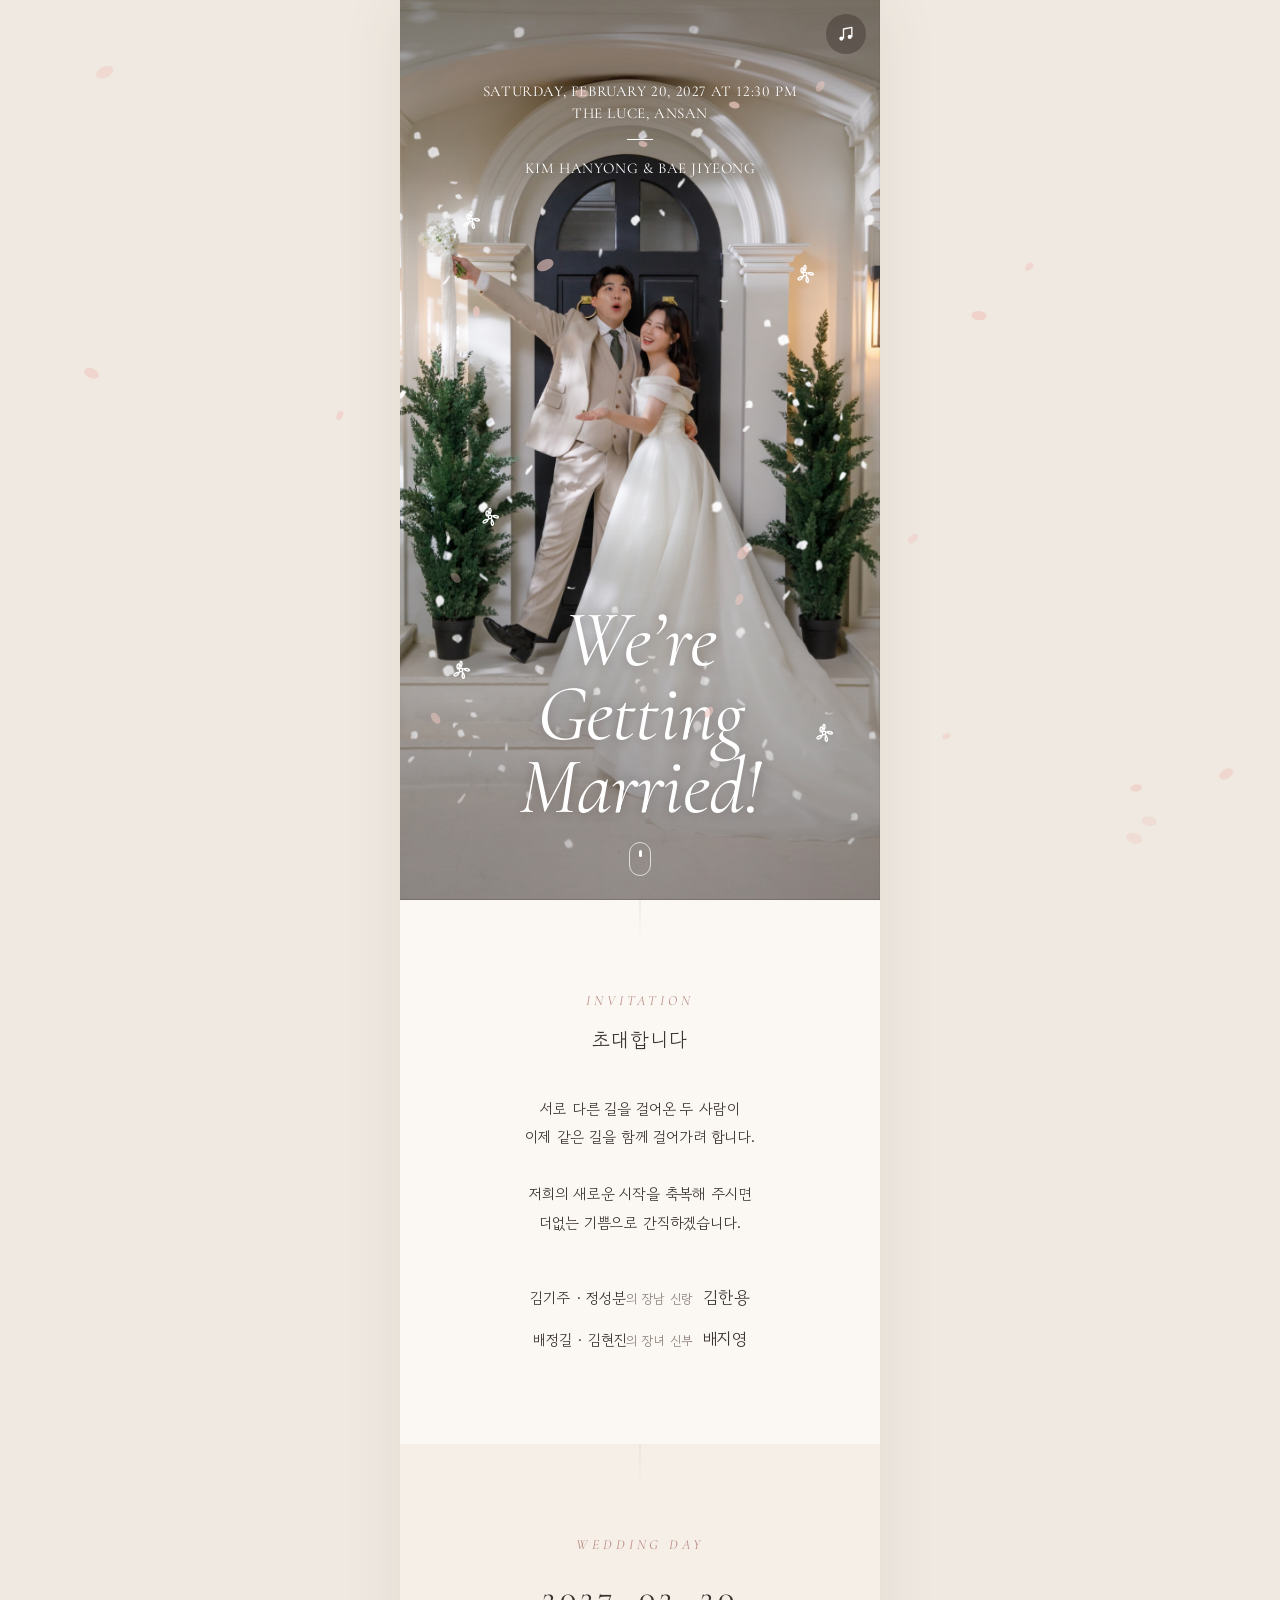
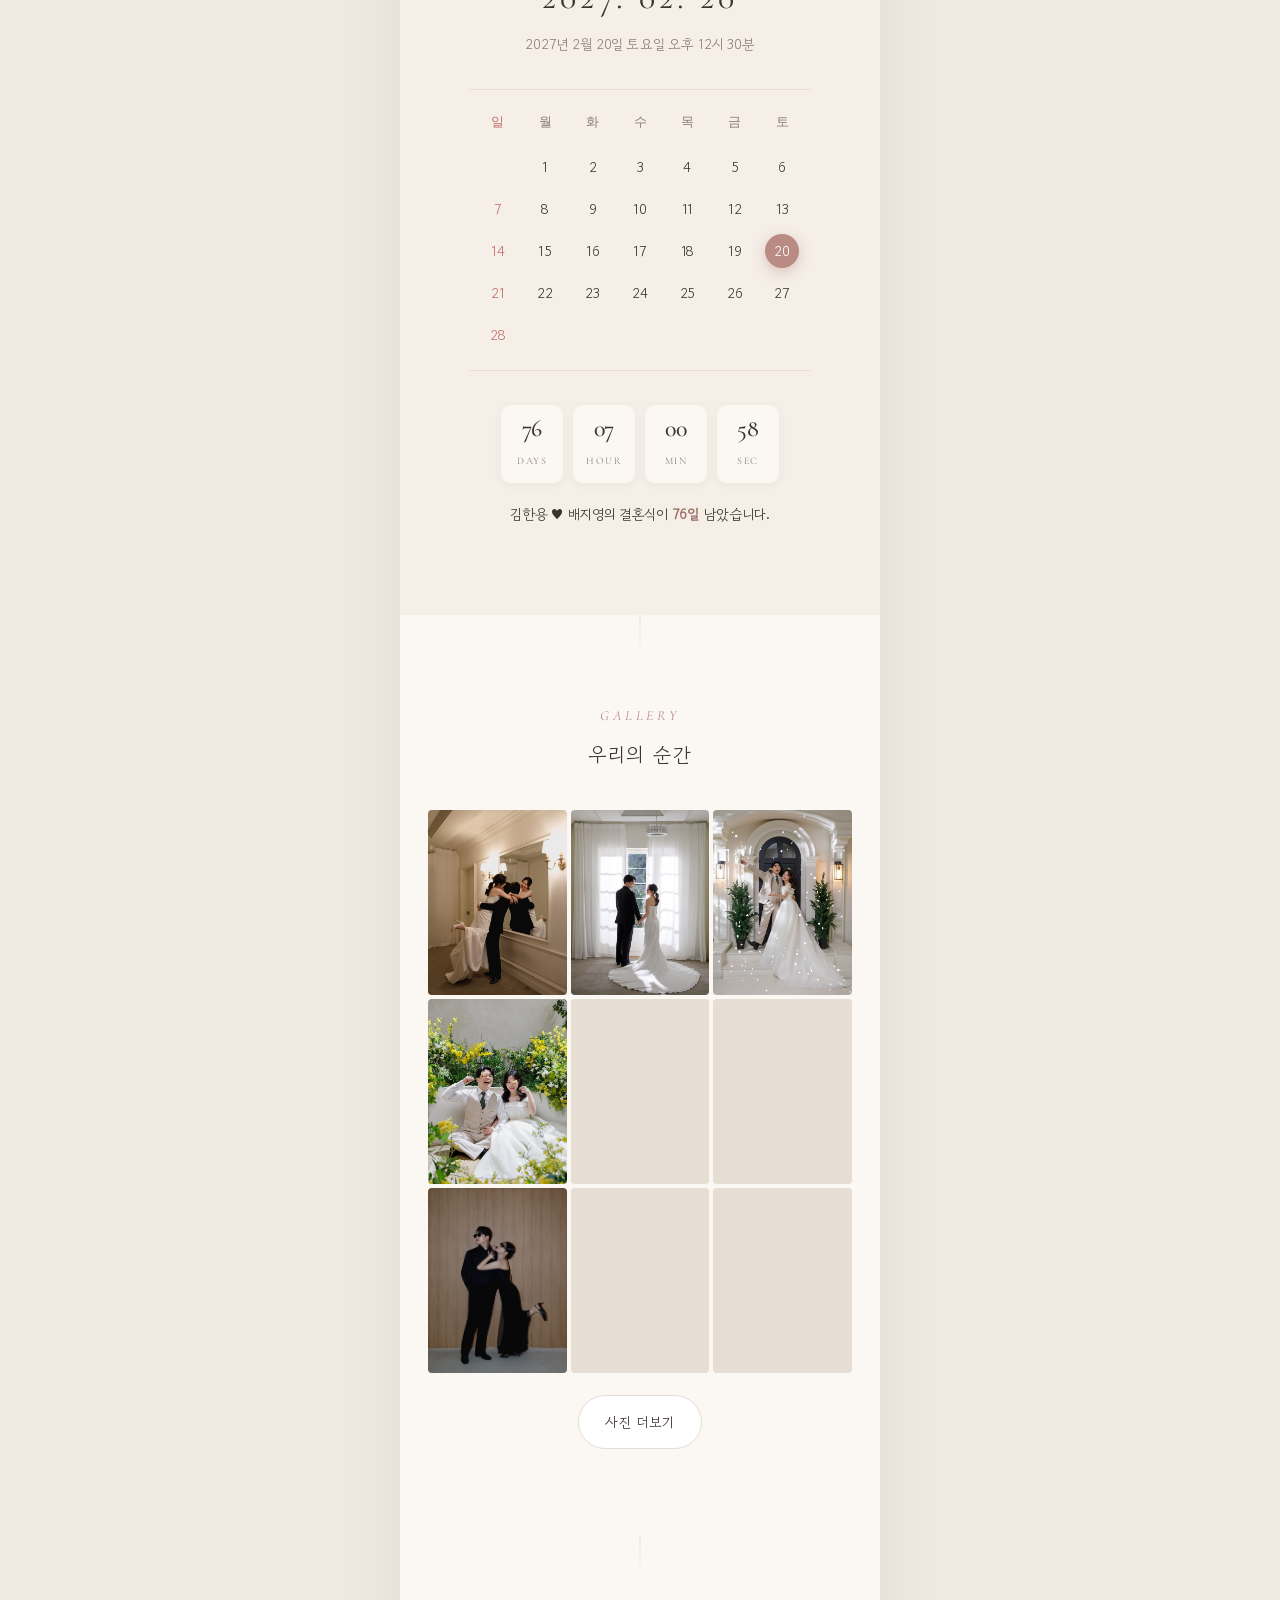
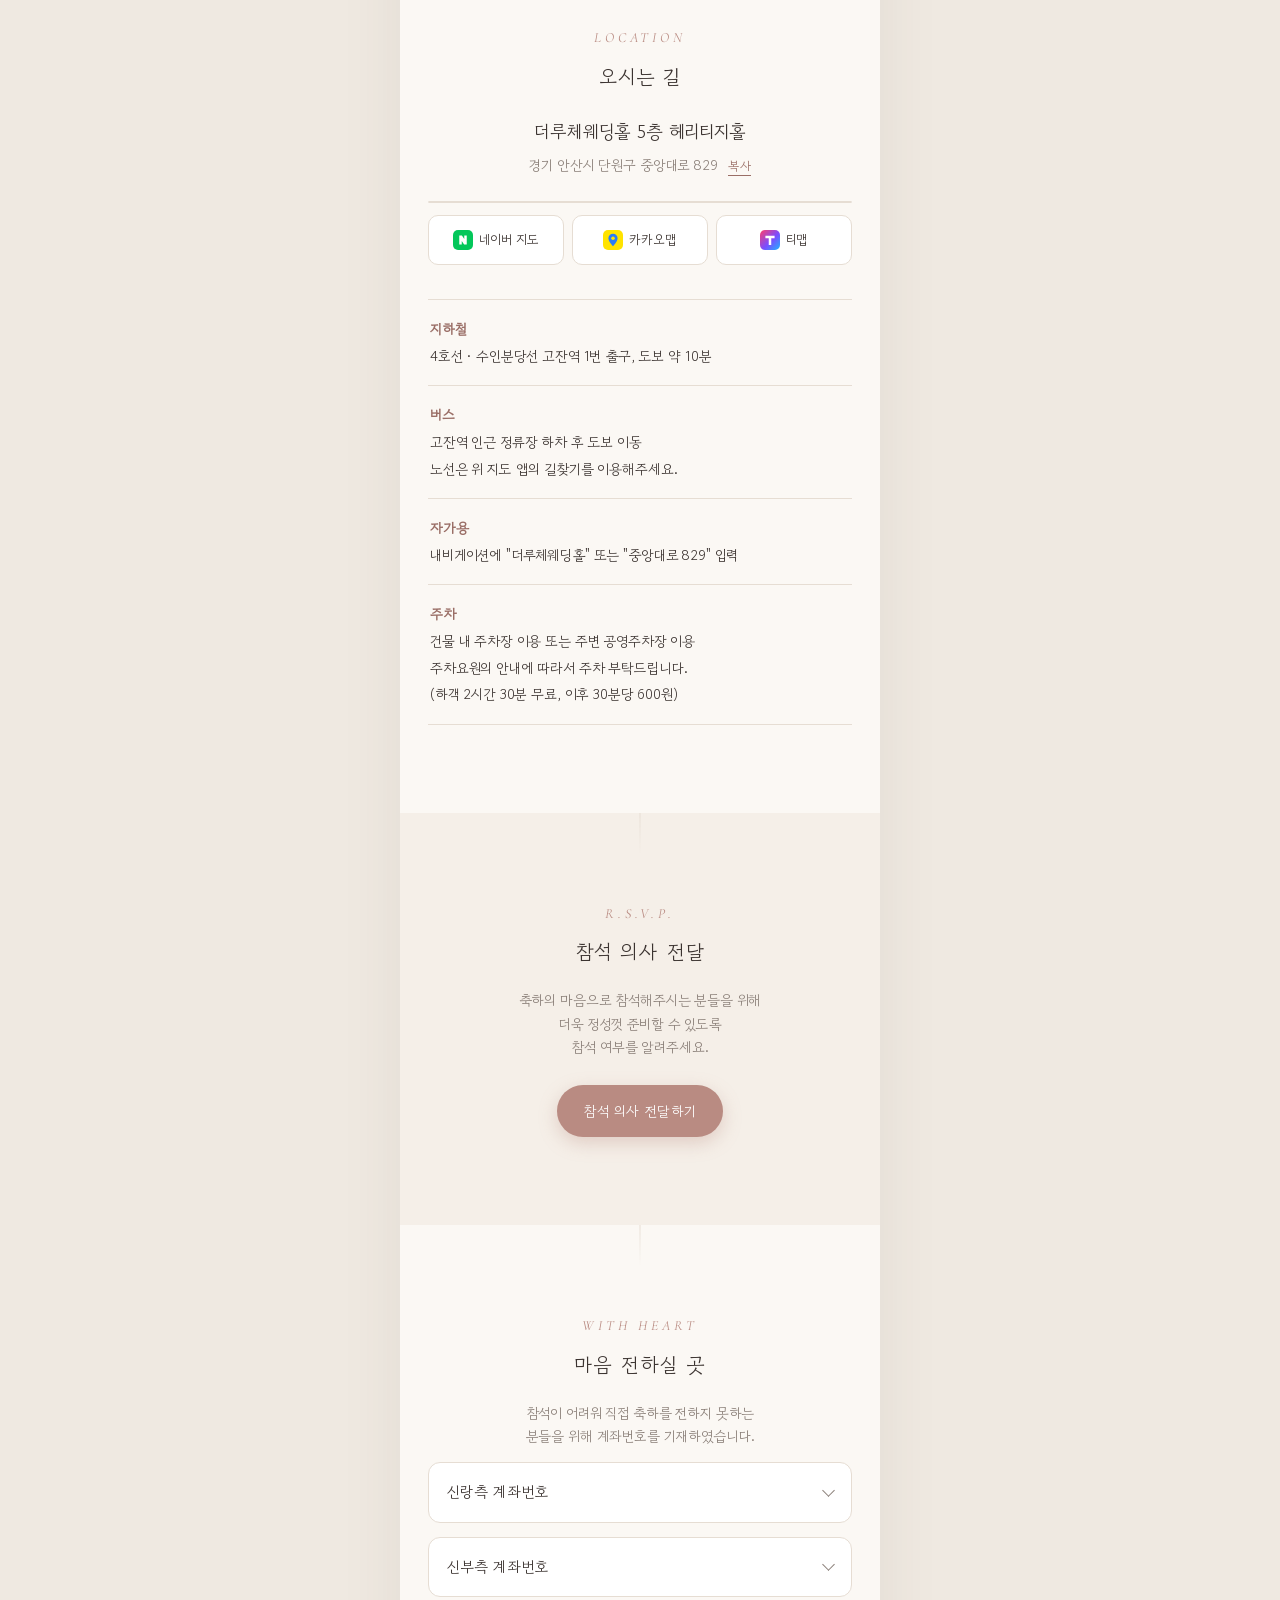
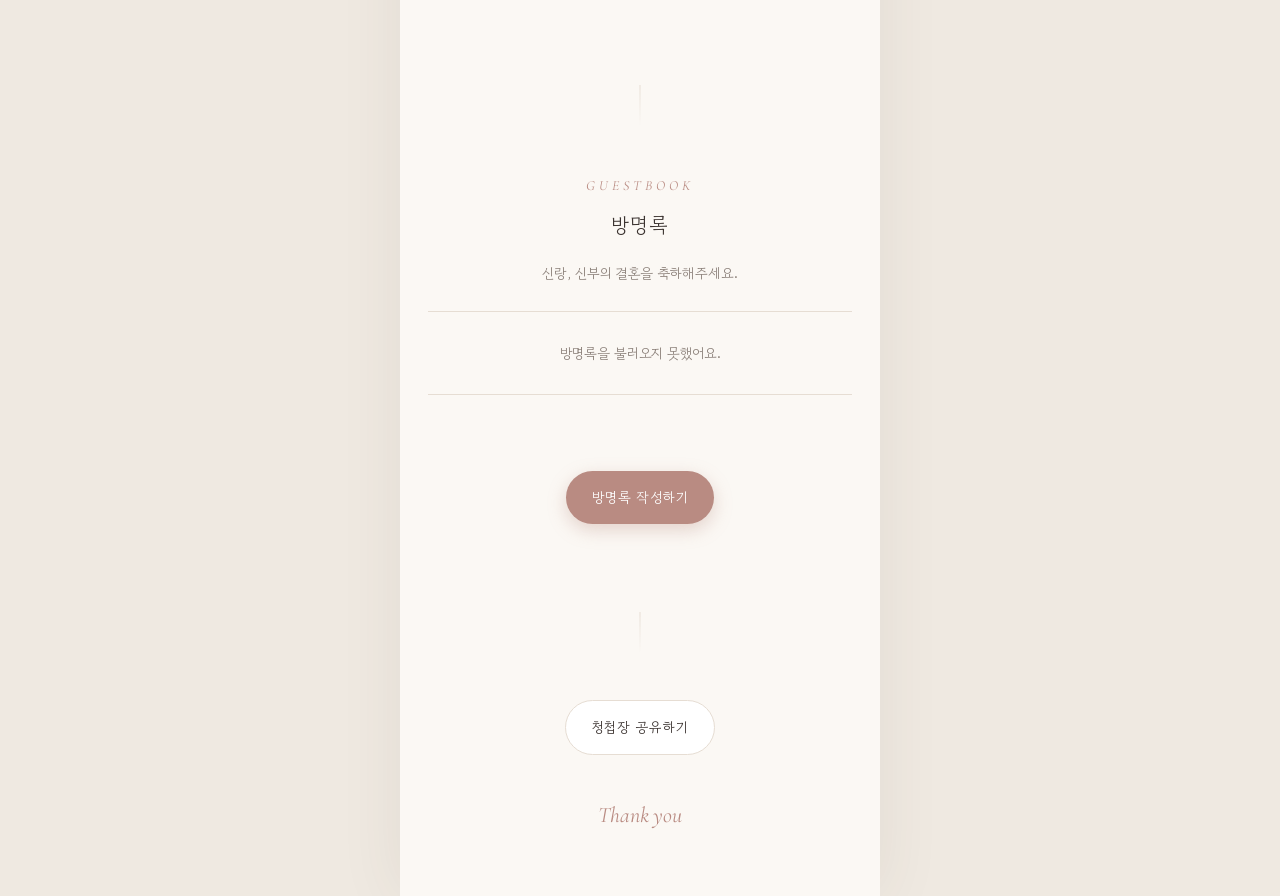
==== commit e2ce821f: "feat: gogo" ====
--- a/index.html
+++ b/index.html
@@ -11,15 +11,15 @@
 <meta property="og:url" content="https://soboo.github.io/marry/">
 <meta property="og:title" content="김한용 ♥ 배지영 결혼합니다">
 <meta property="og:description" content="2027년 2월 20일 토요일 오후 12시 30분 · 더루체웨딩홀 5층 헤리티지홀">
-<meta property="og:image" content="https://soboo.github.io/marry/images/og.jpg">
-<meta property="og:image:secure_url" content="https://soboo.github.io/marry/images/og.jpg">
+<meta property="og:image" content="https://soboo.github.io/marry/images/og.jpg?v=2666ea90">
+<meta property="og:image:secure_url" content="https://soboo.github.io/marry/images/og.jpg?v=2666ea90">
 <meta property="og:image:type" content="image/jpeg">
 <meta property="og:image:width" content="1200">
 <meta property="og:image:height" content="630">
 <meta property="og:image:alt" content="김한용 배지영 웨딩 사진">
 <meta property="og:locale" content="ko_KR">
 <meta name="twitter:card" content="summary_large_image">
-<meta name="twitter:image" content="https://soboo.github.io/marry/images/og.jpg">
+<meta name="twitter:image" content="https://soboo.github.io/marry/images/og.jpg?v=2666ea90">
 <meta name="theme-color" content="#f7f3ee">
 <link rel="preconnect" href="https://fonts.googleapis.com">
 <link rel="preconnect" href="https://fonts.gstatic.com" crossorigin>
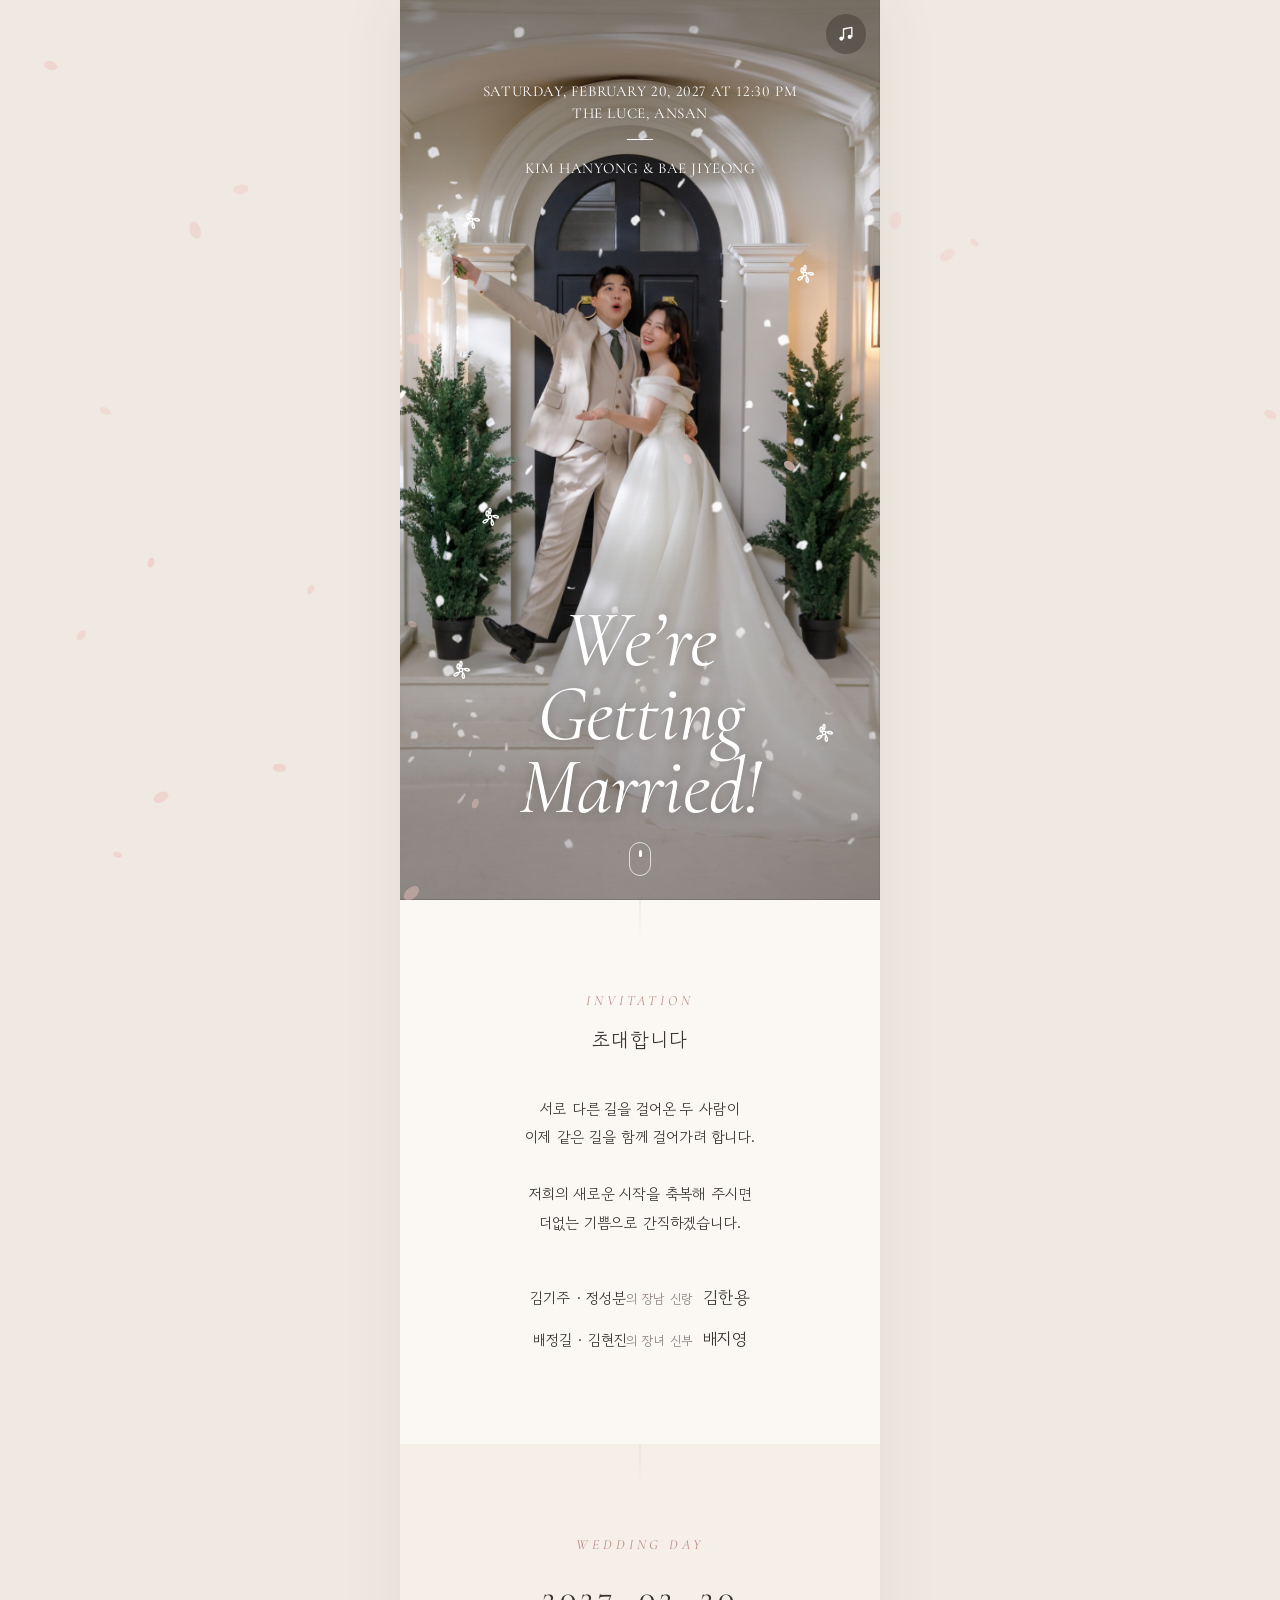
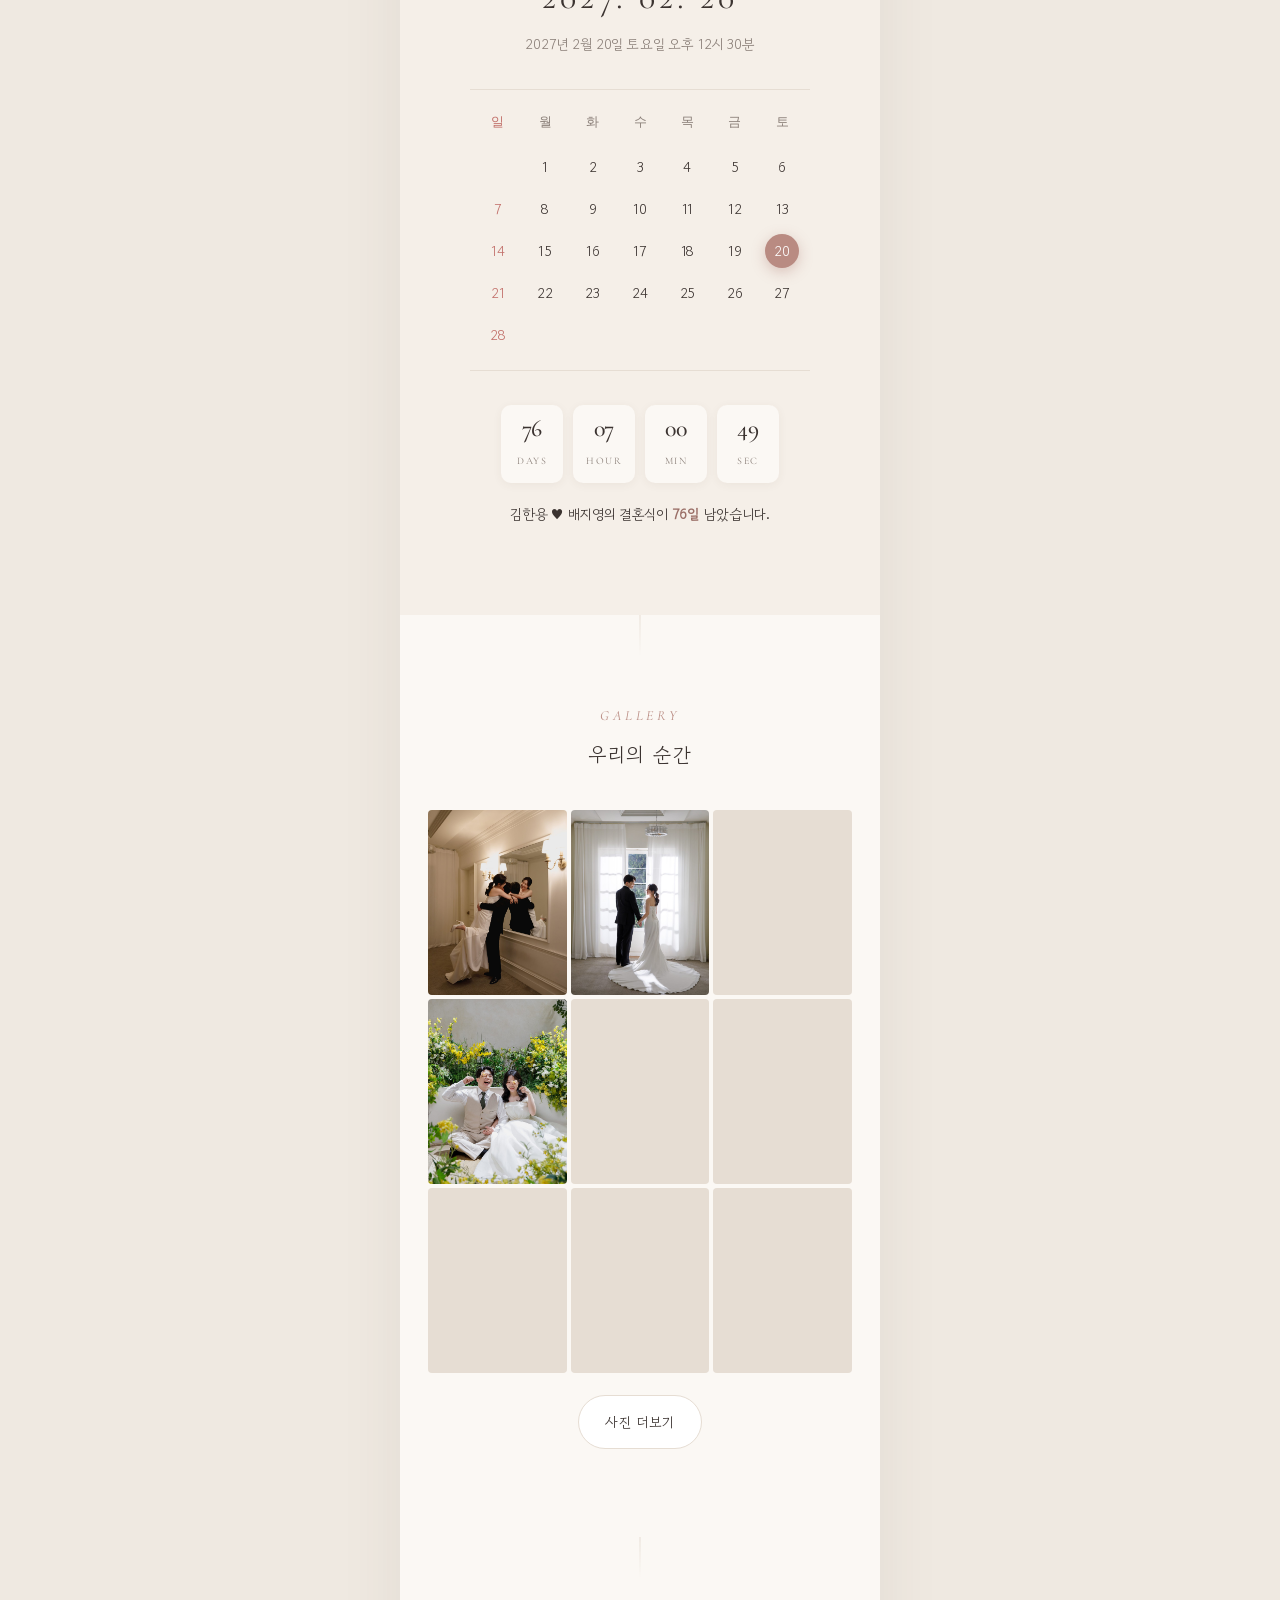
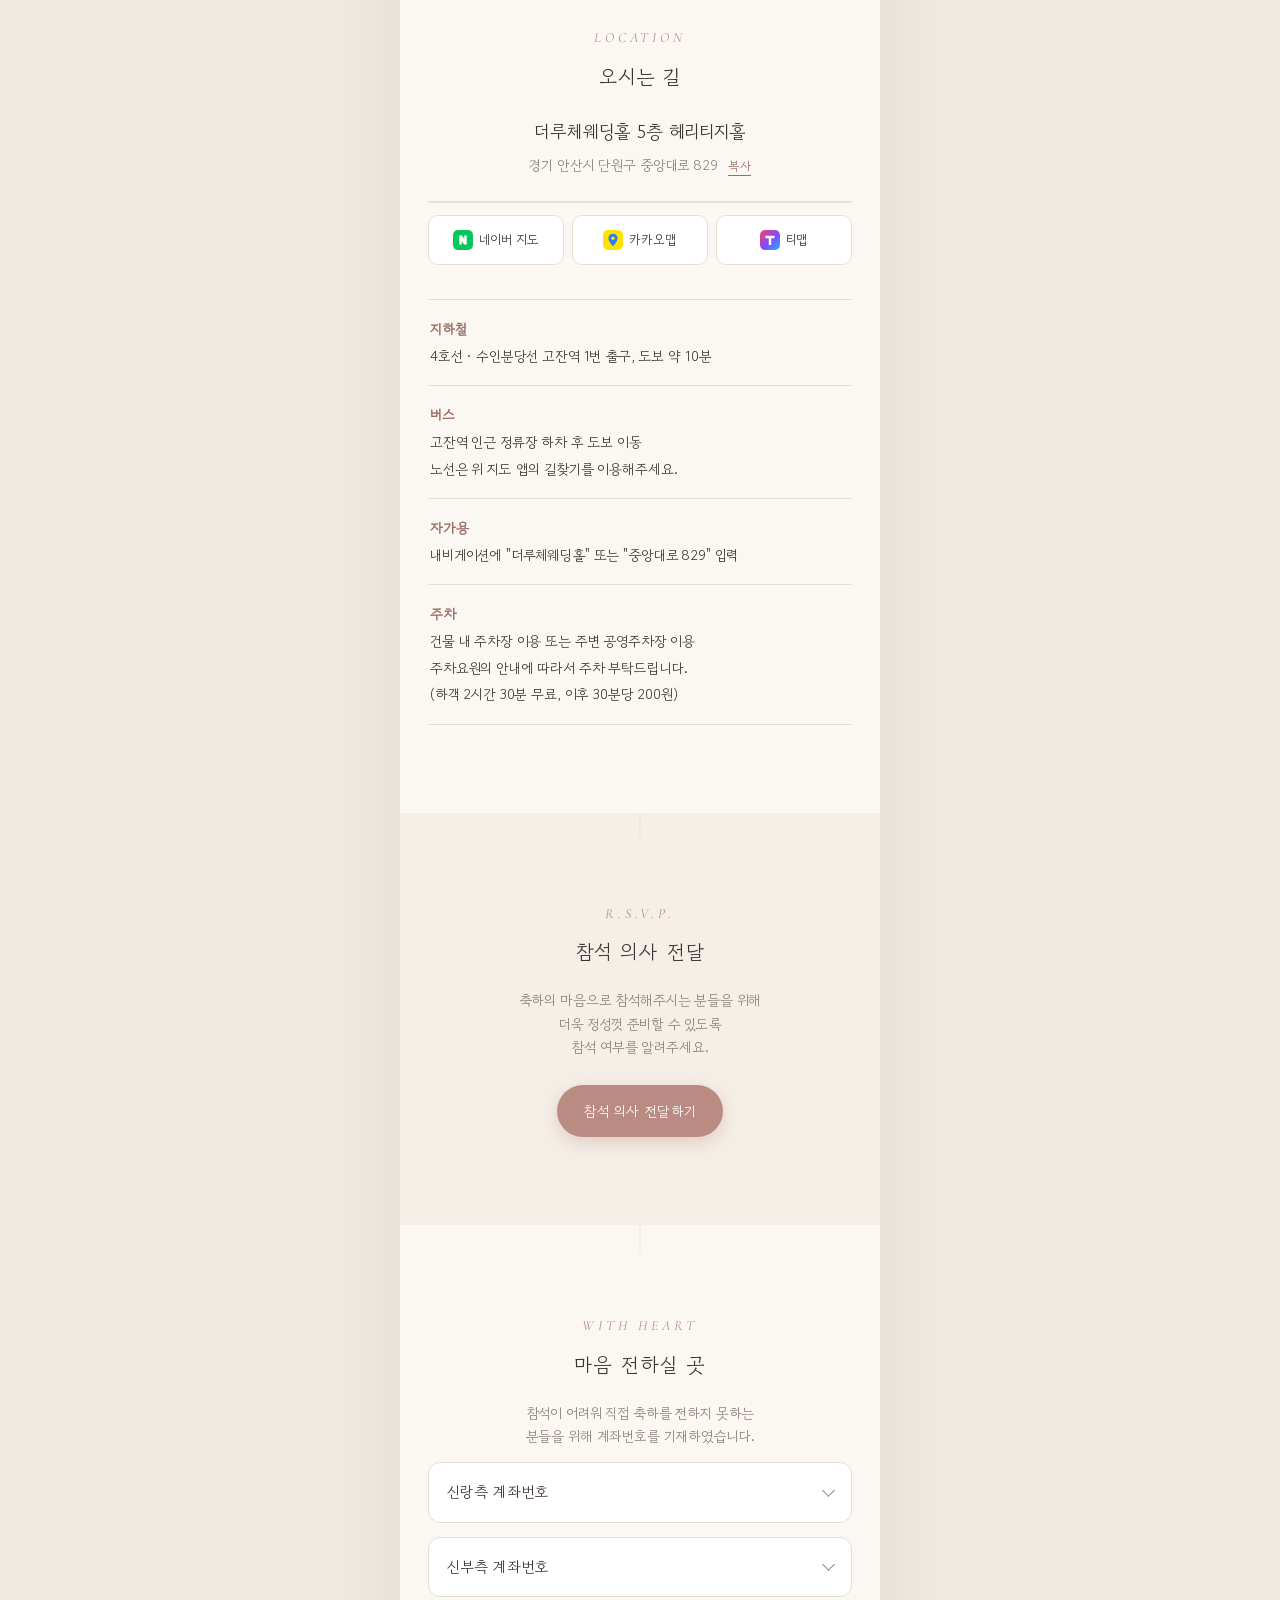
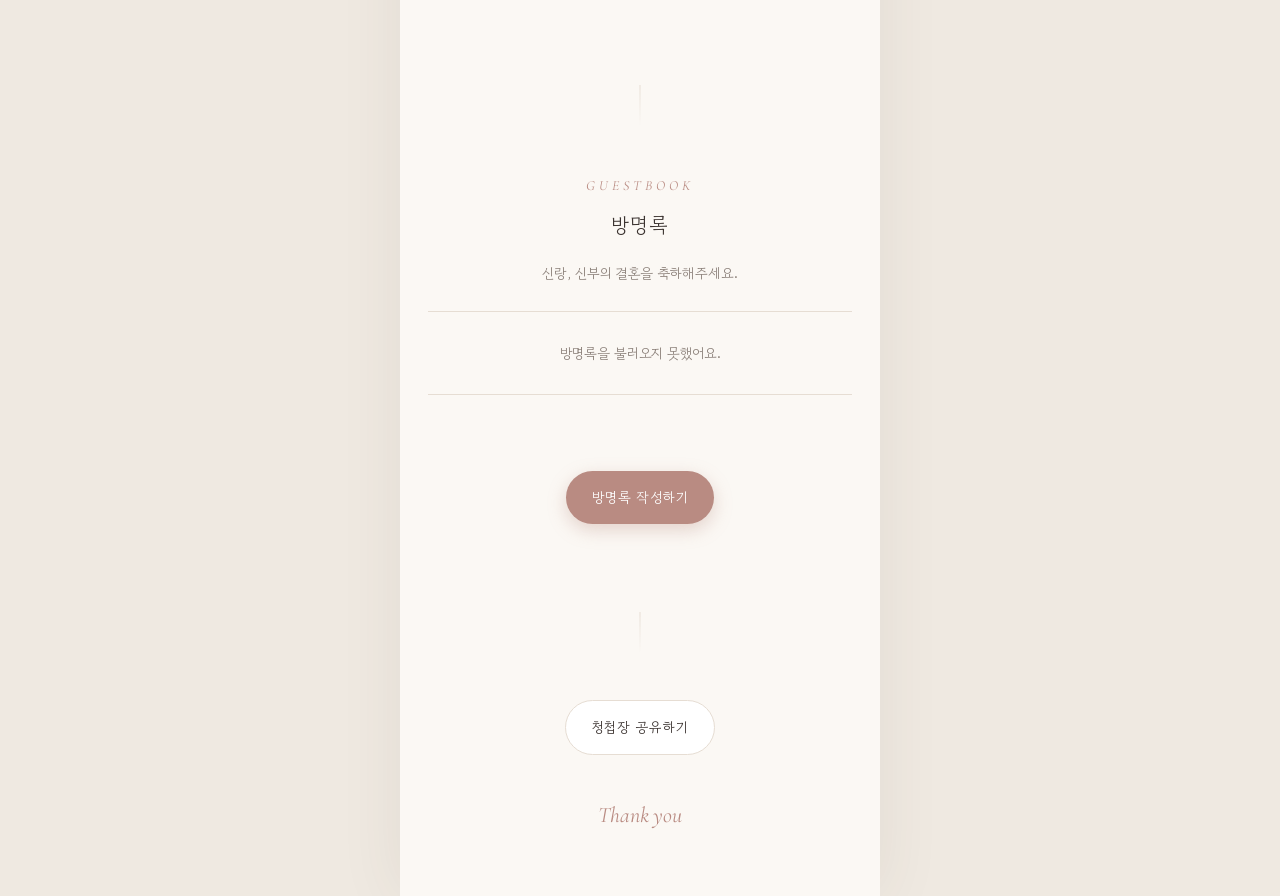
==== commit b1c3cd48: "feat: update og image from new preview Co-Authored-By: Claude Opus 5.5 <noreply@anthropic.com>" ====
--- a/index.html
+++ b/index.html
@@ -11,15 +11,15 @@
 <meta property="og:url" content="https://soboo.github.io/marry/">
 <meta property="og:title" content="김한용 ♥ 배지영 결혼합니다">
 <meta property="og:description" content="2027년 2월 20일 토요일 오후 12시 30분 · 더루체웨딩홀 5층 헤리티지홀">
-<meta property="og:image" content="https://soboo.github.io/marry/images/og.jpg?v=2666ea90">
-<meta property="og:image:secure_url" content="https://soboo.github.io/marry/images/og.jpg?v=2666ea90">
+<meta property="og:image" content="https://soboo.github.io/marry/images/og.jpg?v=74328ac2">
+<meta property="og:image:secure_url" content="https://soboo.github.io/marry/images/og.jpg?v=74328ac2">
 <meta property="og:image:type" content="image/jpeg">
 <meta property="og:image:width" content="1200">
 <meta property="og:image:height" content="630">
 <meta property="og:image:alt" content="김한용 배지영 웨딩 사진">
 <meta property="og:locale" content="ko_KR">
 <meta name="twitter:card" content="summary_large_image">
-<meta name="twitter:image" content="https://soboo.github.io/marry/images/og.jpg?v=2666ea90">
+<meta name="twitter:image" content="https://soboo.github.io/marry/images/og.jpg?v=74328ac2">
 <meta name="theme-color" content="#f7f3ee">
 <link rel="preconnect" href="https://fonts.googleapis.com">
 <link rel="preconnect" href="https://fonts.gstatic.com" crossorigin>
